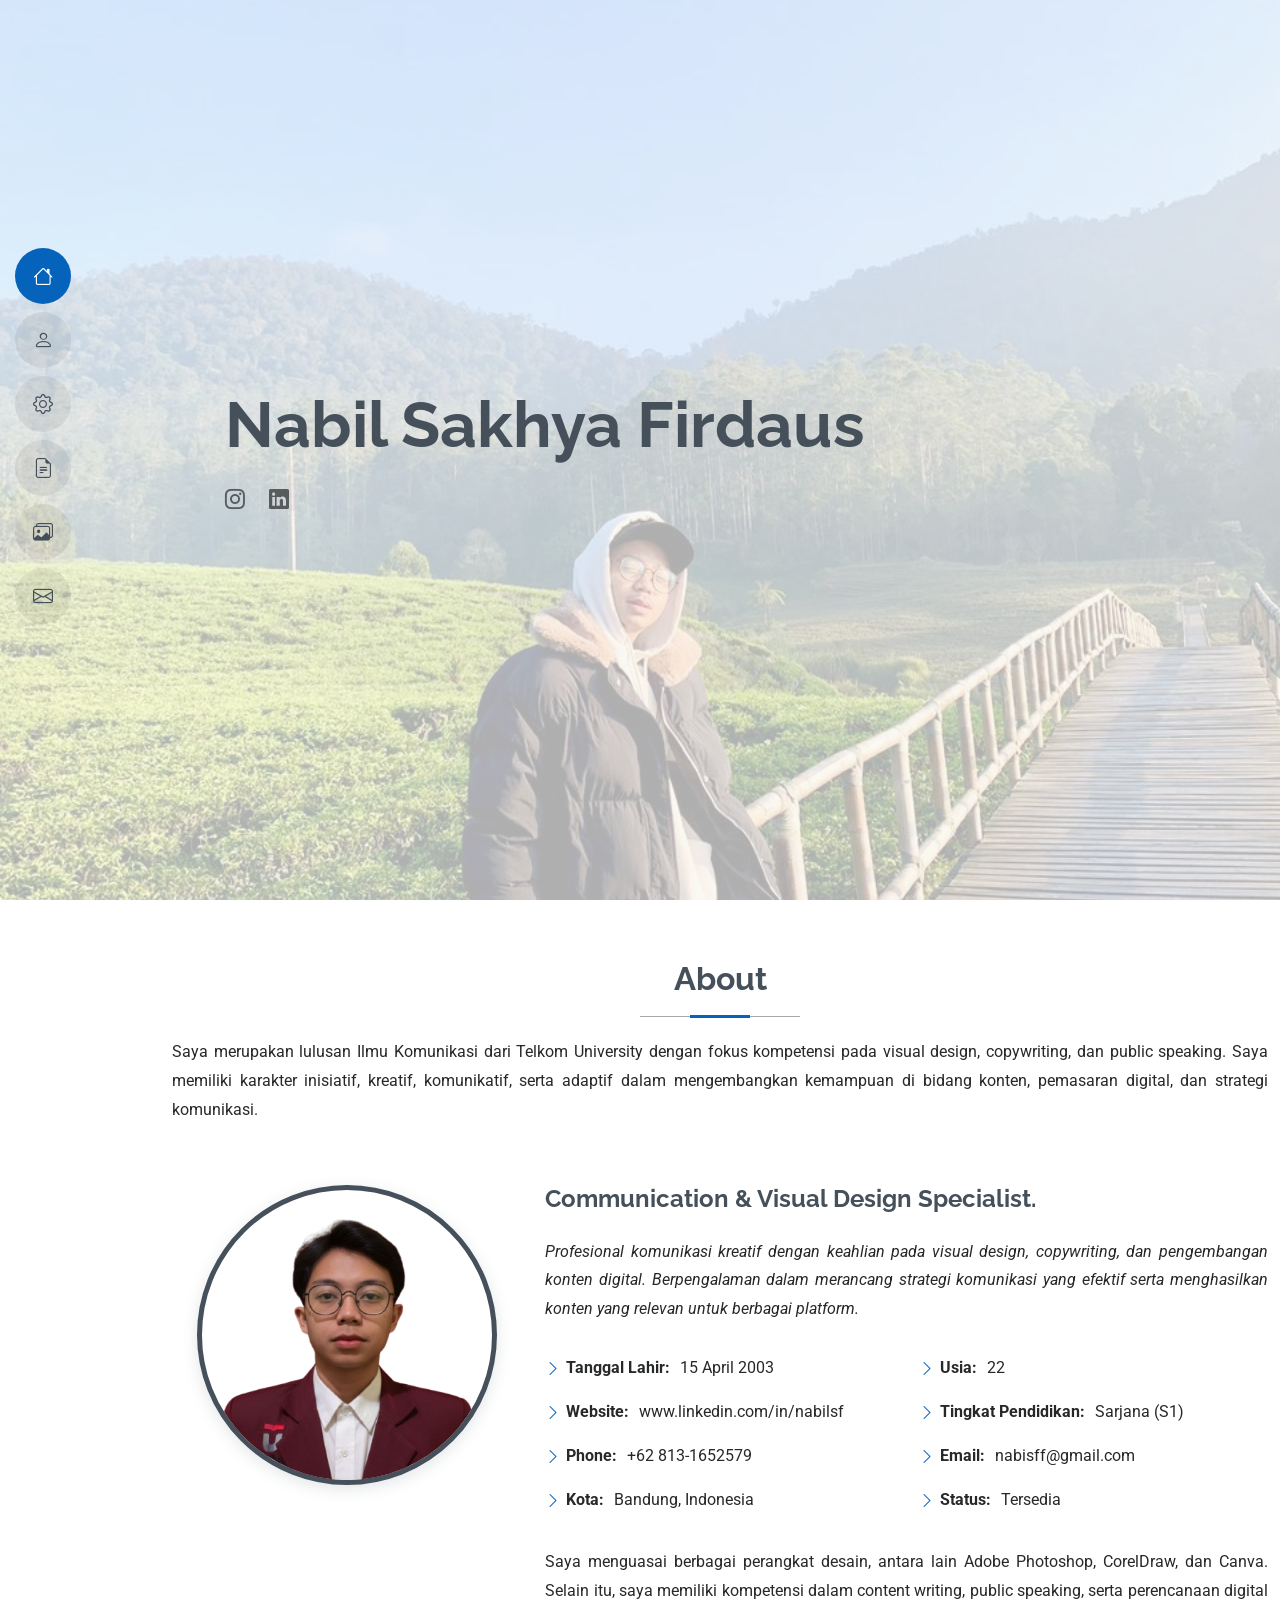
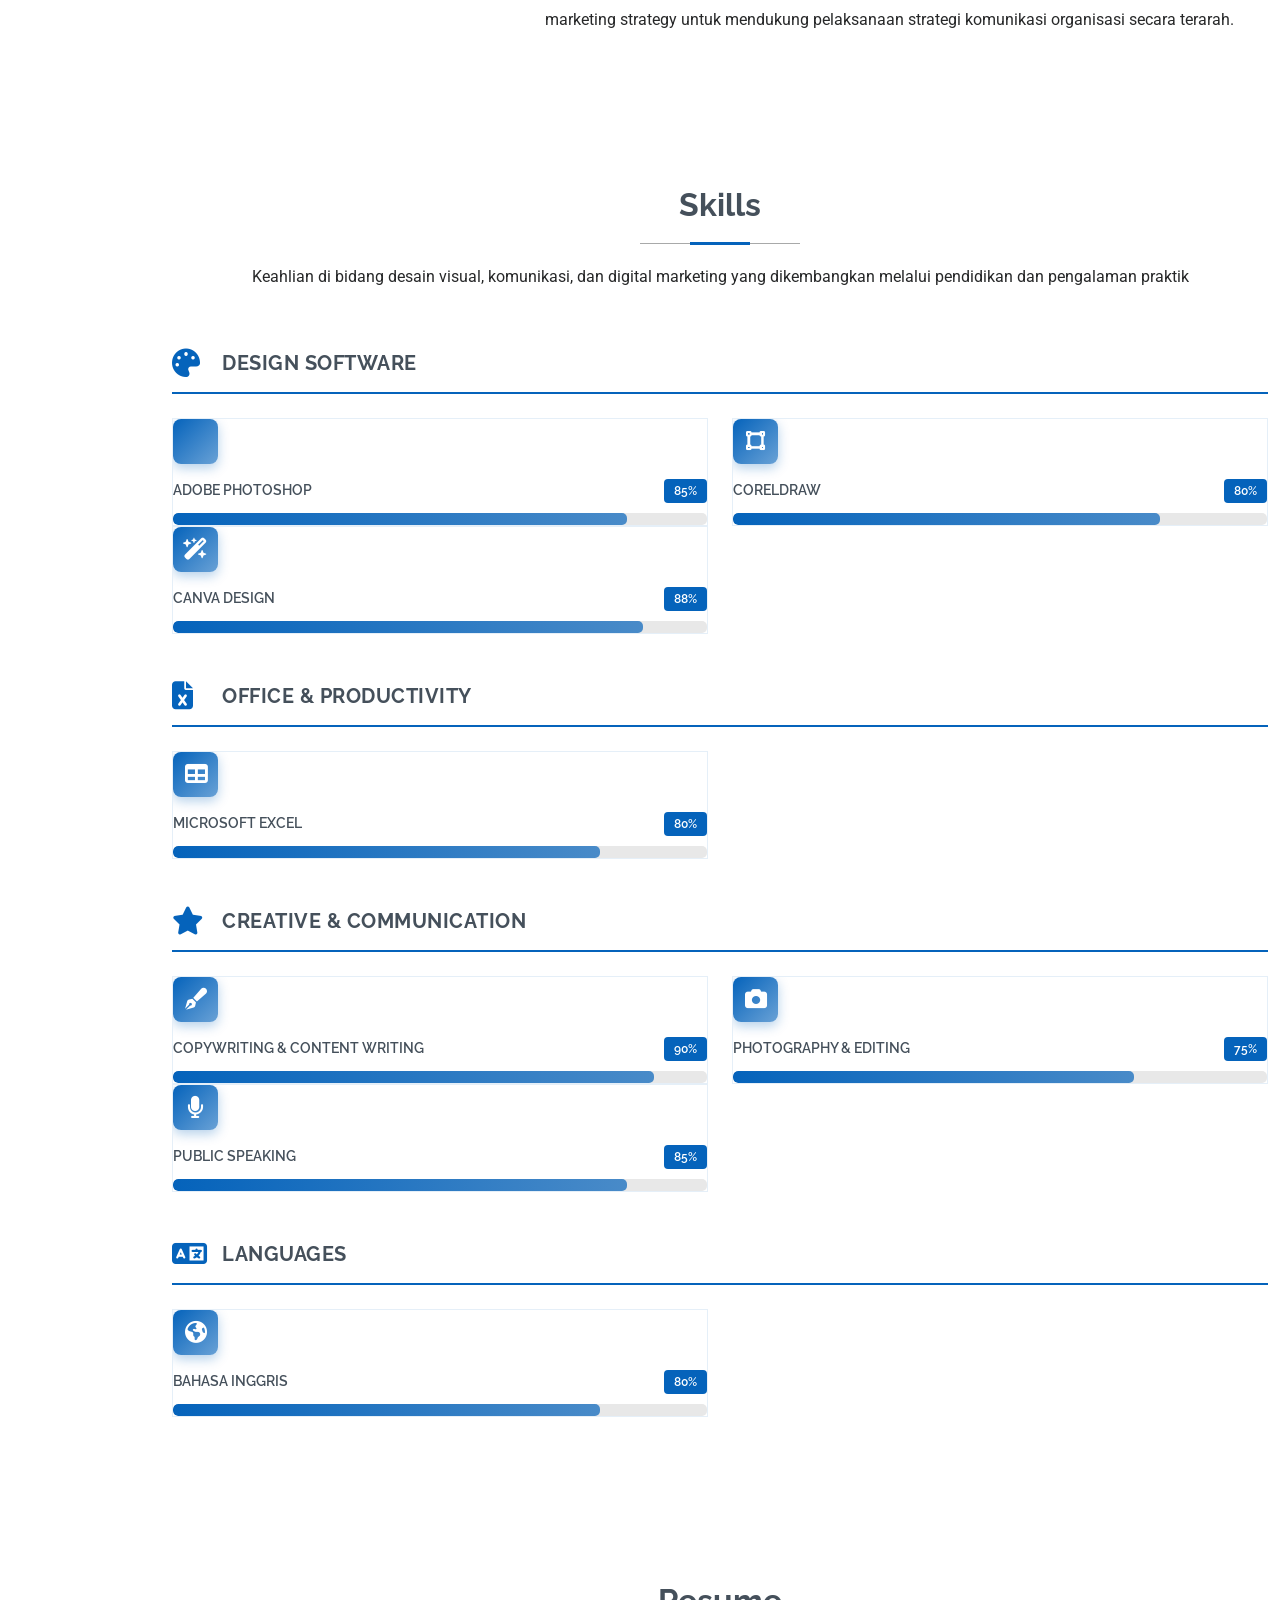
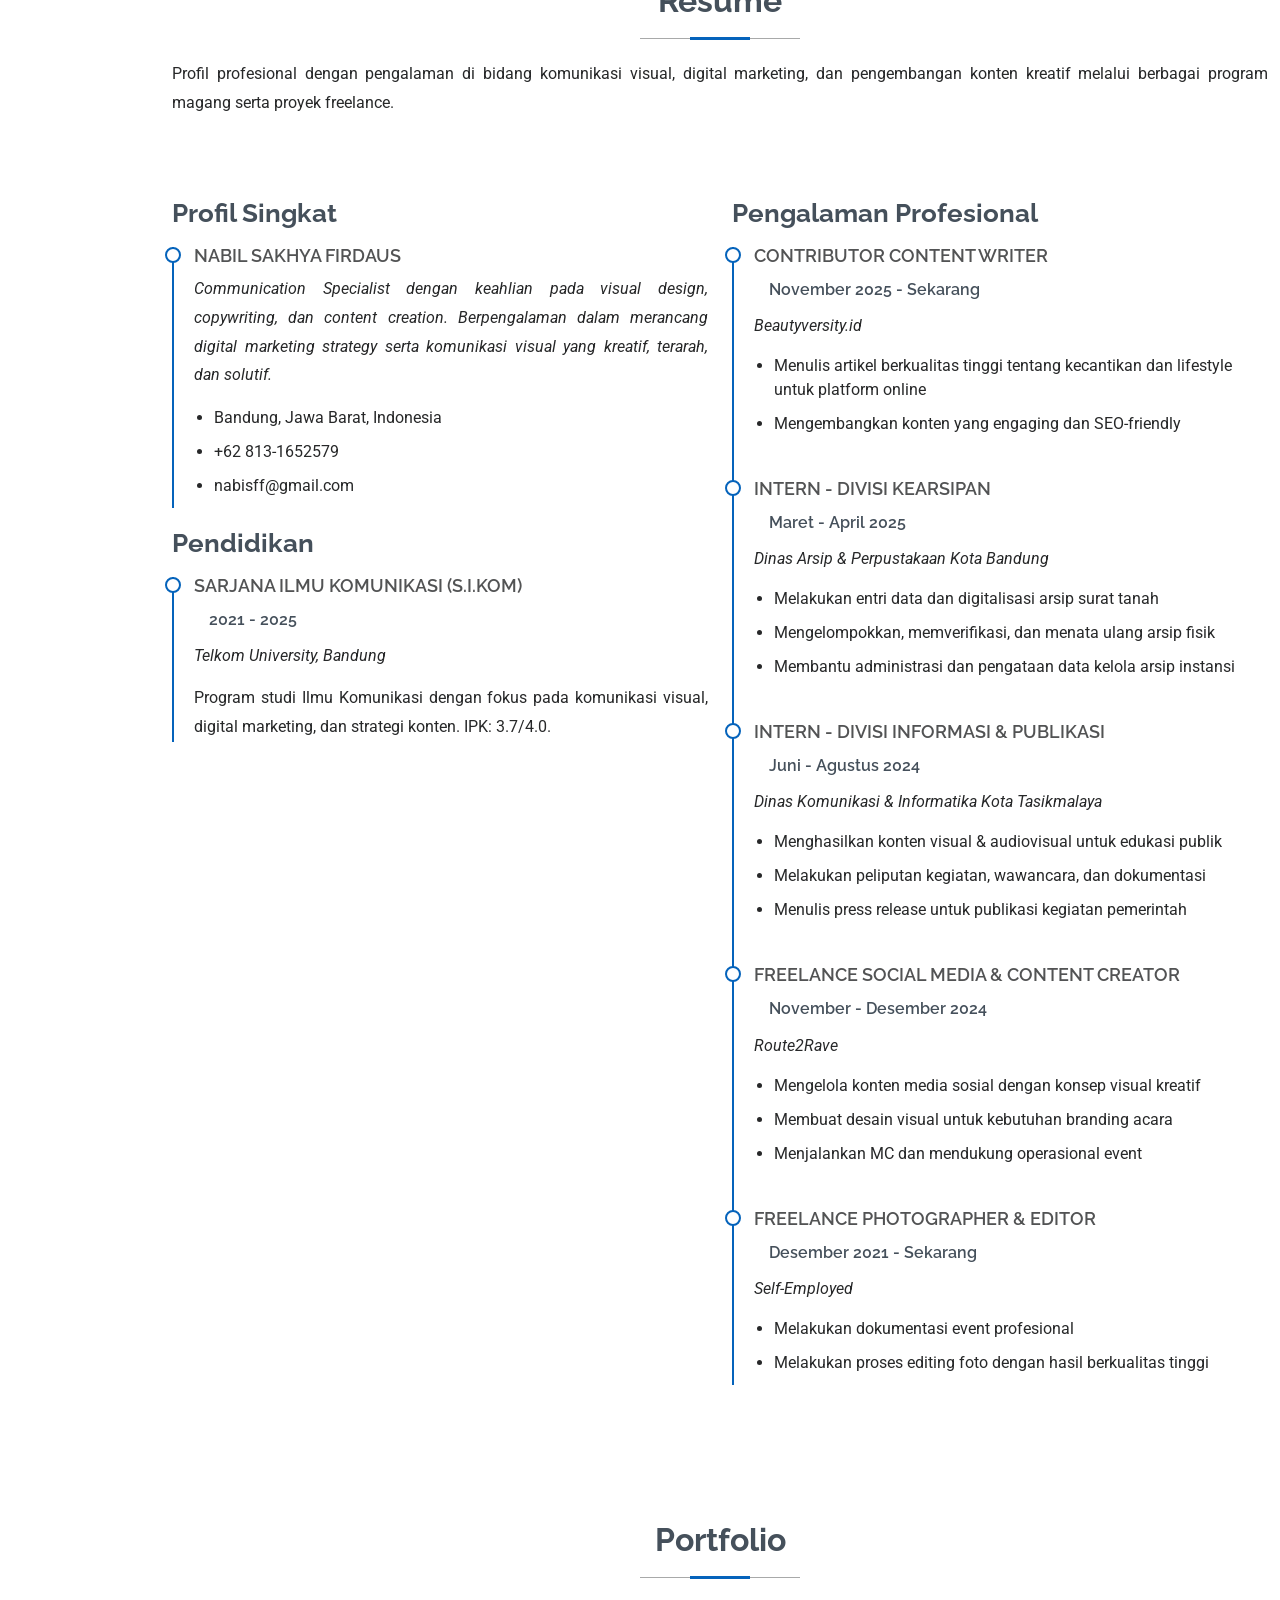
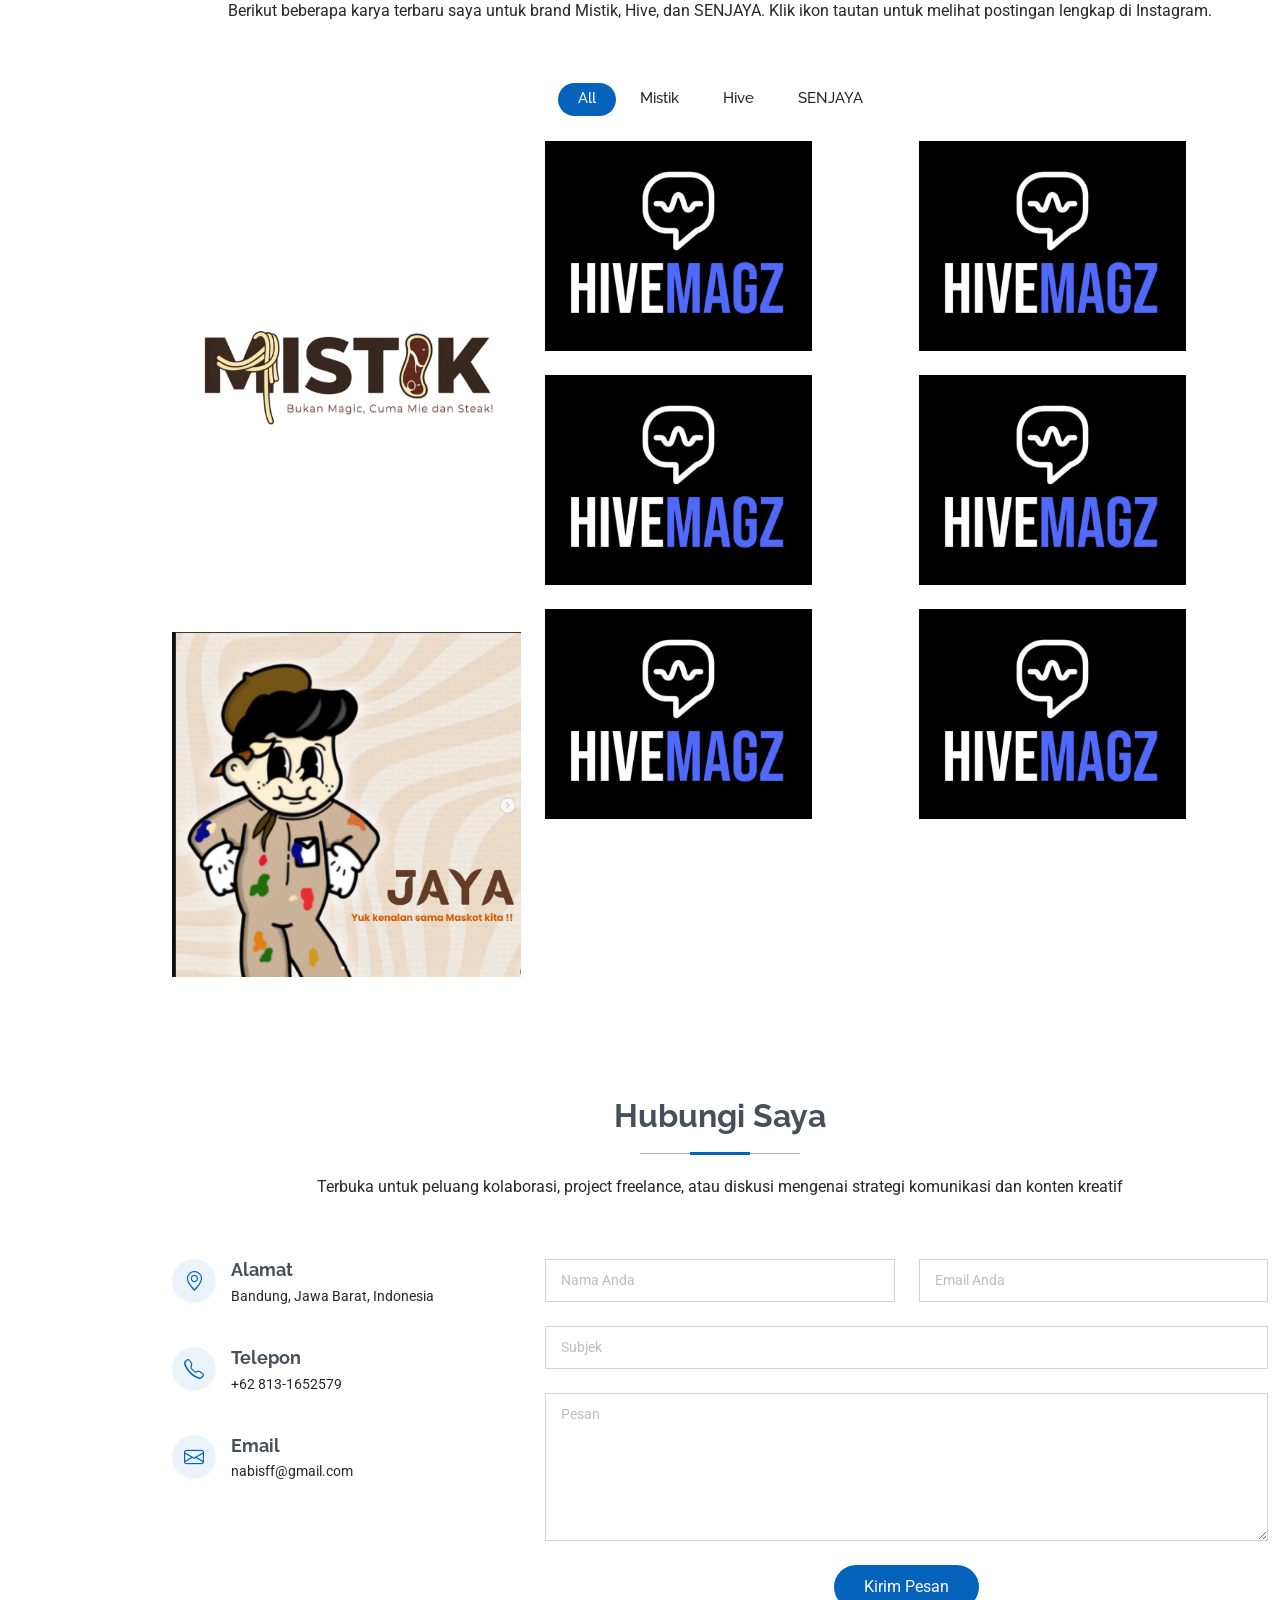
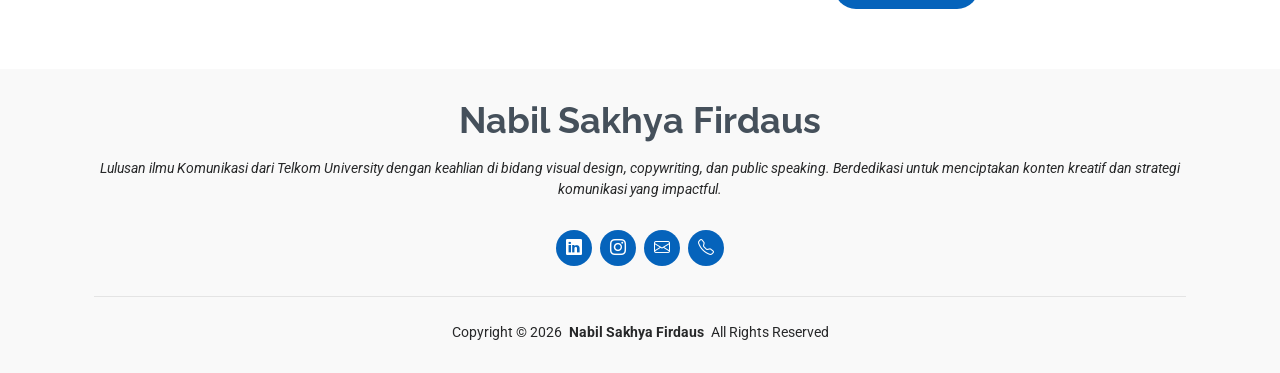
==== index.html @ a99b217e "upload pertama" ====
<!DOCTYPE html>
<html lang="en">

<head>
  <meta charset="utf-8">
  <meta content="width=device-width, initial-scale=1.0" name="viewport">
  <title>Portfolio</title>
  <meta content="" name="description">
  <meta content="" name="keywords">

  <!-- Favicons -->
  <link href="assets/img/favicon.png" rel="icon">
  <link href="assets/img/apple-touch-icon.png" rel="apple-touch-icon">

  <!-- Fonts -->
  <link href="https://fonts.googleapis.com" rel="preconnect">
  <link href="https://fonts.gstatic.com" rel="preconnect" crossorigin>
  <link href="https://fonts.googleapis.com/css2?family=Roboto:ital,wght@0,100;0,300;0,400;0,500;0,700;0,900;1,100;1,300;1,400;1,500;1,700;1,900&family=Poppins:ital,wght@0,100;0,200;0,300;0,400;0,500;0,600;0,700;0,800;0,900;1,100;1,200;1,300;1,400;1,500;1,600;1,700;1,800;1,900&family=Raleway:ital,wght@0,100;0,200;0,300;0,400;0,500;0,600;0,700;0,800;0,900;1,100;1,200;1,300;1,400;1,500;1,600;1,700;1,800;1,900&display=swap" rel="stylesheet">

  <!-- Vendor CSS Files -->
  <link href="assets/vendor/bootstrap/css/bootstrap.min.css" rel="stylesheet">
  <link href="assets/vendor/bootstrap-icons/bootstrap-icons.css" rel="stylesheet">
  <link href="https://cdnjs.cloudflare.com/ajax/libs/font-awesome/6.4.0/css/all.min.css" rel="stylesheet">
  <link href="assets/vendor/aos/aos.css" rel="stylesheet">
  <link href="assets/vendor/glightbox/css/glightbox.min.css" rel="stylesheet">
  <link href="assets/vendor/swiper/swiper-bundle.min.css" rel="stylesheet">

  <!-- Main CSS File -->
  <link href="assets/css/main.css" rel="stylesheet">

  <!-- =======================================================
  * Template Name: MyResume
  * Template URL: https://bootstrapmade.com/free-html-bootstrap-template-my-resume/
  * Updated: Jun 29 2024 with Bootstrap v5.3.3
  * Author: BootstrapMade.com
  * License: https://bootstrapmade.com/license/
  ======================================================== -->
</head>

<body class="index-page">

  <header id="header" class="header d-flex flex-column justify-content-center">

    <i class="header-toggle d-xl-none bi bi-list"></i>

    <nav id="navmenu" class="navmenu">
      <ul>
        <li><a href="#hero" class="active"><i class="bi bi-house navicon"></i><span>Home</span></a></li>
        <li><a href="#about"><i class="bi bi-person navicon"></i><span>About</span></a></li>
        <li><a href="#skills"><i class="bi bi-gear navicon"></i><span>Skills</span></a></li>
        <li><a href="#resume"><i class="bi bi-file-earmark-text navicon"></i><span>Resume</span></a></li>
        <li><a href="#portfolio"><i class="bi bi-images navicon"></i><span>Portfolio</span></a></li>
        <li><a href="#contact"><i class="bi bi-envelope navicon"></i><span>Contact</span></a></li>
      </ul>
    </nav>

  </header>

  <main class="main">

    <!-- Hero Section -->
    <section id="hero" class="hero section light-background">

       <img src="assets/img/nabil-hero.jpeg" alt="">

      <div class="container" data-aos="zoom-out">
        <div class="row justify-content-center">
          <div class="col-lg-9">
            <h2>Nabil Sakhya Firdaus</h2>
            <!-- <p>I'm <span class="typed" data-typed-items="Designer, Developer, Freelancer, Photographer">Designer</span><span class="typed-cursor typed-cursor--blink" aria-hidden="true"></span></p> -->
            <div class="social-links">
              <a href="https://www.instagram.com/nabilsfff/" target="_blank"><i class="bi bi-instagram"></i></a>
              <a href="https://www.linkedin.com/in/nabilsf-0b4213391/" target="_blank"><i class="bi bi-linkedin"></i></a>
            </div>
          </div>
        </div>
      </div>

    </section><!-- /Hero Section -->

    <!-- About Section -->
    <section id="about" class="about section">

      <!-- Section Title -->
      <div class="container section-title" data-aos="fade-up">
        <h2>About</h2>
        <p class="text-formal">Saya merupakan lulusan Ilmu Komunikasi dari Telkom University dengan fokus kompetensi pada visual design, copywriting, dan public speaking. Saya memiliki karakter inisiatif, kreatif, komunikatif, serta adaptif dalam mengembangkan kemampuan di bidang konten, pemasaran digital, dan strategi komunikasi.</p>
      </div><!-- End Section Title -->

      <div class="container" data-aos="fade-up" data-aos-delay="100">

        <div class="row gy-4 justify-content-center">
          <div class="col-lg-4">
            <img src="assets/img/foto-nabul-removebg-preview.png" class="img-fluid" alt="">
          </div>
          <div class="col-lg-8 content">
            <h2>Communication & Visual Design Specialist.</h2>
            <p class="fst-italic py-3 text-formal">
              Profesional komunikasi kreatif dengan keahlian pada visual design, copywriting, dan pengembangan konten digital. Berpengalaman dalam merancang strategi komunikasi yang efektif serta menghasilkan konten yang relevan untuk berbagai platform.
            </p>
            <div class="row">
              <div class="col-lg-6">
                <ul>
                  <li><i class="bi bi-chevron-right"></i> <strong>Tanggal Lahir:</strong> <span>15 April 2003</span></li>
                  <li><i class="bi bi-chevron-right"></i> <strong>Website:</strong> <span>www.linkedin.com/in/nabilsf</span></li>
                  <li><i class="bi bi-chevron-right"></i> <strong>Phone:</strong> <span>+62 813-1652579</span></li>
                  <li><i class="bi bi-chevron-right"></i> <strong>Kota:</strong> <span>Bandung, Indonesia</span></li>
                </ul>
              </div>
              <div class="col-lg-6">
                <ul>
                  <li><i class="bi bi-chevron-right"></i> <strong>Usia:</strong> <span>22</span></li>
                  <li><i class="bi bi-chevron-right"></i> <strong>Tingkat Pendidikan:</strong> <span>Sarjana (S1)</span></li>
                  <li><i class="bi bi-chevron-right"></i> <strong>Email:</strong> <span>nabisff@gmail.com</span></li>
                  <li><i class="bi bi-chevron-right"></i> <strong>Status:</strong> <span>Tersedia</span></li>
                </ul>
              </div>
            </div>
            <p class="py-3 text-formal">
              Saya menguasai berbagai perangkat desain, antara lain Adobe Photoshop, CorelDraw, dan Canva. Selain itu, saya memiliki kompetensi dalam content writing, public speaking, serta perencanaan digital marketing strategy untuk mendukung pelaksanaan strategi komunikasi organisasi secara terarah.
            </p>
          </div>
        </div>

      </div>

    </section><!-- /About Section -->

    <!-- Skills Section -->
    <section id="skills" class="skills section">

      <!-- Section Title -->
      <div class="container section-title" data-aos="fade-up">
        <h2>Skills</h2>
        <p>Keahlian di bidang desain visual, komunikasi, dan digital marketing yang dikembangkan melalui pendidikan dan pengalaman praktik</p>
      </div><!-- End Section Title -->

      <div class="container skills-animation" data-aos="fade-up" data-aos-delay="100">

        <!-- Design Software Category -->
        <div class="skill-category mb-5">
          <div class="category-header mb-4">
            <i class="fas fa-palette"></i>
            <h3>Design Software</h3>
          </div>
          <div class="row">
            <div class="col-lg-6">
              <div class="progress skill-item">
                <div class="skill-logo">
                  <i class="fab fa-adobe-alt"></i>
                </div>
                <span class="skill"><span>Adobe Photoshop</span> <i class="val">85%</i></span>
                <div class="progress-bar-wrap">
                  <div class="progress-bar" role="progressbar" style="width: 85%;" aria-valuenow="85" aria-valuemin="0" aria-valuemax="100"></div>
                </div>
              </div><!-- End Skills Item -->
            </div>
            <div class="col-lg-6">
              <div class="progress skill-item">
                <div class="skill-logo">
                  <i class="fas fa-vector-square"></i>
                </div>
                <span class="skill"><span>CorelDraw</span> <i class="val">80%</i></span>
                <div class="progress-bar-wrap">
                  <div class="progress-bar" role="progressbar" style="width: 80%;" aria-valuenow="80" aria-valuemin="0" aria-valuemax="100"></div>
                </div>
              </div><!-- End Skills Item -->
            </div>
          </div>
          <div class="row">
            <div class="col-lg-6">
              <div class="progress skill-item">
                <div class="skill-logo">
                  <i class="fas fa-wand-magic-sparkles"></i>
                </div>
                <span class="skill"><span>Canva Design</span> <i class="val">88%</i></span>
                <div class="progress-bar-wrap">
                  <div class="progress-bar" role="progressbar" style="width: 88%;" aria-valuenow="88" aria-valuemin="0" aria-valuemax="100"></div>
                </div>
              </div><!-- End Skills Item -->
            </div>
          </div>
        </div>

        <!-- Office & Productivity Category -->
        <div class="skill-category mb-5">
          <div class="category-header mb-4">
            <i class="fas fa-file-excel"></i>
            <h3>Office & Productivity</h3>
          </div>
          <div class="row">
            <div class="col-lg-6">
              <div class="progress skill-item">
                <div class="skill-logo">
                  <i class="fas fa-table"></i>
                </div>
                <span class="skill"><span>Microsoft Excel</span> <i class="val">80%</i></span>
                <div class="progress-bar-wrap">
                  <div class="progress-bar" role="progressbar" style="width: 80%;" aria-valuenow="80" aria-valuemin="0" aria-valuemax="100"></div>
                </div>
              </div><!-- End Skills Item -->
            </div>
          </div>
        </div>

        <!-- Creative & Communication Category -->
        <div class="skill-category mb-5">
          <div class="category-header mb-4">
            <i class="fas fa-star"></i>
            <h3>Creative & Communication</h3>
          </div>
          <div class="row">
            <div class="col-lg-6">
              <div class="progress skill-item">
                <div class="skill-logo">
                  <i class="fas fa-pen-fancy"></i>
                </div>
                <span class="skill"><span>Copywriting &amp; Content Writing</span> <i class="val">90%</i></span>
                <div class="progress-bar-wrap">
                  <div class="progress-bar" role="progressbar" style="width: 90%;" aria-valuenow="90" aria-valuemin="0" aria-valuemax="100"></div>
                </div>
              </div><!-- End Skills Item -->
            </div>
            <div class="col-lg-6">
              <div class="progress skill-item">
                <div class="skill-logo">
                  <i class="fas fa-camera"></i>
                </div>
                <span class="skill"><span>Photography &amp; Editing</span> <i class="val">75%</i></span>
                <div class="progress-bar-wrap">
                  <div class="progress-bar" role="progressbar" style="width: 75%;" aria-valuenow="75" aria-valuemin="0" aria-valuemax="100"></div>
                </div>
              </div><!-- End Skills Item -->
            </div>
          </div>
          <div class="row">
            <div class="col-lg-6">
              <div class="progress skill-item">
                <div class="skill-logo">
                  <i class="fas fa-microphone"></i>
                </div>
                <span class="skill"><span>Public Speaking</span> <i class="val">85%</i></span>
                <div class="progress-bar-wrap">
                  <div class="progress-bar" role="progressbar" style="width: 85%;" aria-valuenow="85" aria-valuemin="0" aria-valuemax="100"></div>
                </div>
              </div><!-- End Skills Item -->
            </div>
          </div>
        </div>

        <!-- Languages Category -->
        <div class="skill-category">
          <div class="category-header mb-4">
            <i class="fas fa-language"></i>
            <h3>Languages</h3>
          </div>
          <div class="row">
            <div class="col-lg-6">
              <div class="progress skill-item">
                <div class="skill-logo">
                  <i class="fas fa-earth-americas"></i>
                </div>
                <span class="skill"><span>Bahasa Inggris</span> <i class="val">80%</i></span>
                <div class="progress-bar-wrap">
                  <div class="progress-bar" role="progressbar" style="width: 80%;" aria-valuenow="80" aria-valuemin="0" aria-valuemax="100"></div>
                </div>
              </div><!-- End Skills Item -->
            </div>
          </div>
        </div>

      </div>

    </section><!-- /Skills Section -->

    <!-- Resume Section -->
    <section id="resume" class="resume section">

      <!-- Section Title -->
      <div class="container section-title" data-aos="fade-up">
        <h2>Resume</h2>
        <p class="text-formal">Profil profesional dengan pengalaman di bidang komunikasi visual, digital marketing, dan pengembangan konten kreatif melalui berbagai program magang serta proyek freelance.</p>
      </div><!-- End Section Title -->

      <div class="container">

        <div class="row">

          <div class="col-lg-6" data-aos="fade-up" data-aos-delay="100">
            <h3 class="resume-title">Profil Singkat</h3>

            <div class="resume-item pb-0">
              <h4>Nabil Sakhya Firdaus</h4>
              <p class="text-formal"><em>Communication Specialist dengan keahlian pada visual design, copywriting, dan content creation. Berpengalaman dalam merancang digital marketing strategy serta komunikasi visual yang kreatif, terarah, dan solutif.</em></p>
              <ul>
                <li>Bandung, Jawa Barat, Indonesia</li>
                <li>+62 813-1652579</li>
                <li>nabisff@gmail.com</li>
              </ul>
            </div><!-- Edn Resume Item -->

            <h3 class="resume-title">Pendidikan</h3>
            <div class="resume-item">
              <h4>Sarjana Ilmu Komunikasi (S.I.Kom)</h4>
              <h5>2021 - 2025</h5>
              <p><em>Telkom University, Bandung</em></p>
              <p class="text-formal">Program studi Ilmu Komunikasi dengan fokus pada komunikasi visual, digital marketing, dan strategi konten. IPK: 3.7/4.0.</p>
            </div><!-- Edn Resume Item -->

          </div>

          <div class="col-lg-6" data-aos="fade-up" data-aos-delay="200">
            <h3 class="resume-title">Pengalaman Profesional</h3>
            
            <div class="resume-item">
              <h4>Contributor Content Writer</h4>
              <h5>November 2025 - Sekarang</h5>
              <p><em>Beautyversity.id</em></p>
              <ul>
                <li>Menulis artikel berkualitas tinggi tentang kecantikan dan lifestyle untuk platform online</li>
                <li>Mengembangkan konten yang engaging dan SEO-friendly</li>
              </ul>
            </div><!-- Edn Resume Item -->

            <div class="resume-item">
              <h4>Intern - Divisi Kearsipan</h4>
              <h5>Maret - April 2025</h5>
              <p><em>Dinas Arsip &amp; Perpustakaan Kota Bandung</em></p>
              <ul>
                <li>Melakukan entri data dan digitalisasi arsip surat tanah</li>
                <li>Mengelompokkan, memverifikasi, dan menata ulang arsip fisik</li>
                <li>Membantu administrasi dan pengataan data kelola arsip instansi</li>
              </ul>
            </div><!-- Edn Resume Item -->

            <div class="resume-item">
              <h4>Intern - Divisi Informasi &amp; Publikasi</h4>
              <h5>Juni - Agustus 2024</h5>
              <p><em>Dinas Komunikasi &amp; Informatika Kota Tasikmalaya</em></p>
              <ul>
                <li>Menghasilkan konten visual &amp; audiovisual untuk edukasi publik</li>
                <li>Melakukan peliputan kegiatan, wawancara, dan dokumentasi</li>
                <li>Menulis press release untuk publikasi kegiatan pemerintah</li>
              </ul>
            </div><!-- Edn Resume Item -->

            <div class="resume-item">
              <h4>Freelance Social Media &amp; Content Creator</h4>
              <h5>November - Desember 2024</h5>
              <p><em>Route2Rave</em></p>
              <ul>
                <li>Mengelola konten media sosial dengan konsep visual kreatif</li>
                <li>Membuat desain visual untuk kebutuhan branding acara</li>
                <li>Menjalankan MC dan mendukung operasional event</li>
              </ul>
            </div><!-- Edn Resume Item -->

            <div class="resume-item">
              <h4>Freelance Photographer &amp; Editor</h4>
              <h5>Desember 2021 - Sekarang</h5>
              <p><em>Self-Employed</em></p>
              <ul>
                <li>Melakukan dokumentasi event profesional</li>
                <li>Melakukan proses editing foto dengan hasil berkualitas tinggi</li>
              </ul>
            </div><!-- Edn Resume Item -->

          </div>

        </div>

      </div>

    </section><!-- /Resume Section -->

    <!-- Portfolio Section -->
    <section id="portfolio" class="portfolio section">

      <!-- Section Title -->
      <div class="container section-title" data-aos="fade-up">
        <h2>Portfolio</h2>
        <p>Berikut beberapa karya terbaru saya untuk brand Mistik, Hive, dan SENJAYA. Klik ikon tautan untuk melihat postingan lengkap di Instagram.</p>
      </div><!-- End Section Title -->

      <div class="container">

        <div class="isotope-layout" data-default-filter="*" data-layout="masonry" data-sort="original-order">

          <ul class="portfolio-filters isotope-filters" data-aos="fade-up" data-aos-delay="100">
            <li data-filter="*" class="filter-active">All</li>
            <li data-filter=".filter-mistik">Mistik</li>
            <li data-filter=".filter-hive">Hive</li>
            <li data-filter=".filter-senjaya">SENJAYA</li>
          </ul><!-- End Portfolio Filters -->

          <div class="row gy-4 isotope-container" data-aos="fade-up" data-aos-delay="200">

            <div class="col-lg-4 col-md-6 portfolio-item isotope-item filter-mistik">
              <img src="assets/img/portfolio/MISTIK LOGO.jpg" class="img-fluid" alt="">
              <div class="portfolio-info">
                <h4>Mistik</h4>
                <p>Instagram profile content showcase</p>
                <a href="assets/img/portfolio/MISTIK LOGO.jpg" title="Mistik" data-gallery="portfolio-gallery-mistik" class="glightbox preview-link"><i class="bi bi-zoom-in"></i></a>
                <a href="https://www.instagram.com/mistikkk77?igsh=MTIwdTJzbHJ0enFqcw==" title="View on Instagram" class="details-link" target="_blank" rel="noopener noreferrer"><i class="bi bi-link-45deg"></i></a>
              </div>
            </div><!-- End Portfolio Item -->

            <div class="col-lg-4 col-md-6 portfolio-item isotope-item filter-hive">
              <img src="assets/img/portfolio/logo hive.png" class="img-fluid" alt="">
              <div class="portfolio-info">
                <h4>Hive - Project 1</h4>
                <p>Social media design content</p>
                <a href="assets/img/portfolio/logo hive.png" title="Hive - Project 1" data-gallery="portfolio-gallery-hive" class="glightbox preview-link"><i class="bi bi-zoom-in"></i></a>
                <a href="https://www.instagram.com/p/DTK62rJE0Wa/?igsh=MWhsYThhZXhyZGp1cw==" title="View on Instagram" class="details-link" target="_blank" rel="noopener noreferrer"><i class="bi bi-link-45deg"></i></a>
              </div>
            </div><!-- End Portfolio Item -->

            <div class="col-lg-4 col-md-6 portfolio-item isotope-item filter-hive">
              <img src="assets/img/portfolio/logo hive.png" class="img-fluid" alt="">
              <div class="portfolio-info">

                <h4>Hive - Project 2</h4>
                <p>Social media design content</p>
                <a href="assets/img/portfolio/logo hive.png" title="Hive - Project 2" data-gallery="portfolio-gallery-hive" class="glightbox preview-link"><i class="bi bi-zoom-in"></i></a>
                <a href="https://www.instagram.com/p/DTIVzBykzZm/?igsh=dG13ajBnaGh2ZDE1" title="View on Instagram" class="details-link" target="_blank" rel="noopener noreferrer"><i class="bi bi-link-45deg"></i></a>
              </div>
            </div><!-- End Portfolio Item -->

            <div class="col-lg-4 col-md-6 portfolio-item isotope-item filter-hive">
              <img src="assets/img/portfolio/logo hive.png" class="img-fluid" alt="">
              <div class="portfolio-info">
                <h4>Hive - Project 3</h4>
                <p>Social media design content</p>
                <a href="assets/img/portfolio/logo hive.png" title="Hive - Project 3" data-gallery="portfolio-gallery-hive" class="glightbox preview-link"><i class="bi bi-zoom-in"></i></a>
                <a href="https://www.instagram.com/p/DTImOFVkwti/?igsh=MTJycnczdDU5OWFsaw==" title="View on Instagram" class="details-link" target="_blank" rel="noopener noreferrer"><i class="bi bi-link-45deg"></i></a>
              </div>
            </div><!-- End Portfolio Item -->

            <div class="col-lg-4 col-md-6 portfolio-item isotope-item filter-hive">
              <img src="assets/img/portfolio/logo hive.png" class="img-fluid" alt="">
              <div class="portfolio-info">
                <h4>Hive - Project 4</h4>
                <p>Social media design content</p>
                <a href="assets/img/portfolio/logo hive.png" title="Hive - Project 4" data-gallery="portfolio-gallery-hive" class="glightbox preview-link"><i class="bi bi-zoom-in"></i></a>
                <a href="https://www.instagram.com/p/DTCqS-gk-ZA/?igsh=MTd2dHN5dHBveWltaA==" title="View on Instagram" class="details-link" target="_blank" rel="noopener noreferrer"><i class="bi bi-link-45deg"></i></a>
              </div>
            </div><!-- End Portfolio Item -->

            <div class="col-lg-4 col-md-6 portfolio-item isotope-item filter-hive">
              <img src="assets/img/portfolio/logo hive.png" class="img-fluid" alt="">
              <div class="portfolio-info">
                <h4>Hive - Project 5</h4>
                <p>Social media design content</p>
                <a href="assets/img/portfolio/logo hive.png" title="Hive - Project 5" data-gallery="portfolio-gallery-hive" class="glightbox preview-link"><i class="bi bi-zoom-in"></i></a>
                <a href="https://www.instagram.com/p/DS4K4BlkxQs/?igsh=MXVpbGZjcGd5bnQxdQ==" title="View on Instagram" class="details-link" target="_blank" rel="noopener noreferrer"><i class="bi bi-link-45deg"></i></a>
              </div>
            </div><!-- End Portfolio Item -->

            <div class="col-lg-4 col-md-6 portfolio-item isotope-item filter-hive">
              <img src="assets/img/portfolio/logo hive.png" class="img-fluid" alt="">
              <div class="portfolio-info">
                <h4>Hive - Project 6</h4>
                <p>Social media design content</p>
                <a href="assets/img/portfolio/logo hive.png" title="Hive - Project 6" data-gallery="portfolio-gallery-hive" class="glightbox preview-link"><i class="bi bi-zoom-in"></i></a>
                <a href="https://www.instagram.com/p/DSwj6HnE27t/?igsh=MTc0ejF0ZmttMzloeQ==" title="View on Instagram" class="details-link" target="_blank" rel="noopener noreferrer"><i class="bi bi-link-45deg"></i></a>
              </div>
            </div><!-- End Portfolio Item -->

            <div class="col-lg-4 col-md-6 portfolio-item isotope-item filter-senjaya">
              <img src="assets/img/portfolio/JAYA.png" class="img-fluid" alt="SENJAYA - Mascot Creation">
              <div class="portfolio-info">
                <h4>SENJAYA - Mascot Creation</h4>
                <p>Pembuatan maskot untuk kebutuhan branding</p>
                <a href="assets/img/portfolio/JAYA.png" title="SENJAYA - Mascot Creation" data-gallery="portfolio-gallery-senjaya" class="glightbox preview-link"><i class="bi bi-zoom-in"></i></a>
                <a href="https://www.instagram.com/p/C7a0LbvpX0a/?igsh=MWJoYzZsZHhhbjBqNQ==" title="View on Instagram" class="details-link" target="_blank" rel="noopener noreferrer"><i class="bi bi-link-45deg"></i></a>
              </div>
            </div><!-- End Portfolio Item -->

          </div><!-- End Portfolio Container -->

        </div>

      </div>

    </section><!-- /Portfolio Section -->

    <!-- Contact Section -->
    <section id="contact" class="contact section">

      <!-- Section Title -->
      <div class="container section-title" data-aos="fade-up">
        <h2>Hubungi Saya</h2>
        <p>Terbuka untuk peluang kolaborasi, project freelance, atau diskusi mengenai strategi komunikasi dan konten kreatif</p>
      </div><!-- End Section Title -->

      <div class="container" data-aos="fade" data-aos-delay="100">

        <div class="row gy-4">

          <div class="col-lg-4">
            <div class="info-item d-flex" data-aos="fade-up" data-aos-delay="200">
              <i class="bi bi-geo-alt flex-shrink-0"></i>
              <div>
                <h3>Alamat</h3>
                <p>Bandung, Jawa Barat, Indonesia</p>
              </div>
            </div><!-- End Info Item -->

            <div class="info-item d-flex" data-aos="fade-up" data-aos-delay="300">
              <i class="bi bi-telephone flex-shrink-0"></i>
              <div>
                <h3>Telepon</h3>
                <p>+62 813-1652579</p>
              </div>
            </div><!-- End Info Item -->

            <div class="info-item d-flex" data-aos="fade-up" data-aos-delay="400">
              <i class="bi bi-envelope flex-shrink-0"></i>
              <div>
                <h3>Email</h3>
                <p>nabisff@gmail.com</p>
              </div>
            </div><!-- End Info Item -->

          </div>

          <div class="col-lg-8">
            <form action="forms/contact.php" method="post" class="php-email-form" data-aos="fade-up" data-aos-delay="200">
              <div class="row gy-4">

                <div class="col-md-6">
                  <input type="text" name="name" class="form-control" placeholder="Nama Anda" required="">
                </div>

                <div class="col-md-6 ">
                  <input type="email" class="form-control" name="email" placeholder="Email Anda" required="">
                </div>

                <div class="col-md-12">
                  <input type="text" class="form-control" name="subject" placeholder="Subjek" required="">
                </div>

                <div class="col-md-12">
                  <textarea class="form-control" name="message" rows="6" placeholder="Pesan" required=""></textarea>
                </div>

                <div class="col-md-12 text-center">
                  <div class="loading">Loading</div>
                  <div class="error-message"></div>
                  <div class="sent-message">Pesan Anda telah dikirim. Terima kasih!</div>

                  <button type="submit">Kirim Pesan</button>
                </div>

              </div>
            </form>
          </div><!-- End Contact Form -->

        </div>

      </div>

    </section><!-- /Contact Section -->

  </main>

  <footer id="footer" class="footer position-relative light-background">
    <div class="container">
      <h3 class="sitename">Nabil Sakhya Firdaus</h3>
      <p>Lulusan ilmu Komunikasi dari Telkom University dengan keahlian di bidang visual design, copywriting, dan public speaking. Berdedikasi untuk menciptakan konten kreatif dan strategi komunikasi yang impactful.</p>
      <div class="social-links d-flex justify-content-center">
        <a href="https://www.linkedin.com/in/nabilsf-0b4213391" target="_blank" title="LinkedIn"><i class="bi bi-linkedin"></i></a>
        <a href="https://www.instagram.com/Nabilsfff" target="_blank" title="Instagram"><i class="bi bi-instagram"></i></a>
        <a href="mailto:nabisff@gmail.com" title="Email"><i class="bi bi-envelope"></i></a>
        <a href="tel:+6281316525279" title="Phone"><i class="bi bi-telephone"></i></a>
      </div>
      <div class="container">
        <div class="copyright">
          <span>Copyright © 2026</span> <strong class="px-1 sitename">Nabil Sakhya Firdaus</strong> <span>All Rights Reserved</span>
        </div>
        
      </div>
    </div>
  </footer>

  <!-- Scroll Top -->
  <a href="#" id="scroll-top" class="scroll-top d-flex align-items-center justify-content-center"><i class="bi bi-arrow-up-short"></i></a>

  <!-- Preloader -->
  <div id="preloader"></div>

  <!-- Vendor JS Files -->
  <script src="assets/vendor/bootstrap/js/bootstrap.bundle.min.js"></script>
  <script src="assets/vendor/php-email-form/validate.js"></script>
  <script src="assets/vendor/aos/aos.js"></script>
  <script src="assets/vendor/typed.js/typed.umd.js"></script>
  <script src="assets/vendor/purecounter/purecounter_vanilla.js"></script>
  <script src="assets/vendor/waypoints/noframework.waypoints.js"></script>
  <script src="assets/vendor/glightbox/js/glightbox.min.js"></script>
  <script src="assets/vendor/imagesloaded/imagesloaded.pkgd.min.js"></script>
  <script src="assets/vendor/isotope-layout/isotope.pkgd.min.js"></script>
  <script src="assets/vendor/swiper/swiper-bundle.min.js"></script>

  <!-- Main JS File -->
  <script src="assets/js/main.js"></script>

</body>

</html>
---- assets/css/main.css ----
/**
* Template Name: MyResume
* Template URL: https://bootstrapmade.com/free-html-bootstrap-template-my-resume/
* Updated: Jun 29 2024 with Bootstrap v5.3.3
* Author: BootstrapMade.com
* License: https://bootstrapmade.com/license/
*/

/*--------------------------------------------------------------
# Font & Color Variables
# Help: https://bootstrapmade.com/color-system/
--------------------------------------------------------------*/
/* Fonts */
:root {
  --default-font: "Roboto",  system-ui, -apple-system, "Segoe UI", Roboto, "Helvetica Neue", Arial, "Noto Sans", "Liberation Sans", sans-serif, "Apple Color Emoji", "Segoe UI Emoji", "Segoe UI Symbol", "Noto Color Emoji";
  --heading-font: "Raleway",  sans-serif;
  --nav-font: "Poppins",  sans-serif;
}

/* Global Colors - The following color variables are used throughout the website. Updating them here will change the color scheme of the entire website */
:root { 
  --background-color: #ffffff; /* Background color for the entire website, including individual sections */
  --default-color: #272829; /* Default color used for the majority of the text content across the entire website */
  --heading-color: #45505b; /* Color for headings, subheadings and title throughout the website */
  --accent-color: #0563bb; /* Accent color that represents your brand on the website. It's used for buttons, links, and other elements that need to stand out */
  --accent-color-rgb: 5, 99, 187; /* RGB form of accent color for rgba(...) usage */
  --surface-color: #ffffff; /* The surface color is used as a background of boxed elements within sections, such as cards, icon boxes, or other elements that require a visual separation from the global background. */
  --contrast-color: #ffffff; /* Contrast color for text, ensuring readability against backgrounds of accent, heading, or default colors. */
}

/* Nav Menu Colors - The following color variables are used specifically for the navigation menu. They are separate from the global colors to allow for more customization options */
:root {
  --nav-color: #45505b;  /* The default color of the main navmenu links */
  --nav-hover-color: #0563bb; /* Applied to main navmenu links when they are hovered over or active */
  --nav-mobile-background-color: #ffffff; /* Used as the background color for mobile navigation menu */
  --nav-dropdown-background-color: #ffffff; /* Used as the background color for dropdown items that appear when hovering over primary navigation items */
  --nav-dropdown-color: #212529; /* Used for navigation links of the dropdown items in the navigation menu. */
  --nav-dropdown-hover-color: #0563bb; /* Similar to --nav-hover-color, this color is applied to dropdown navigation links when they are hovered over. */
}

/* Color Presets - These classes override global colors when applied to any section or element, providing reuse of the sam color scheme. */

.light-background {
  --background-color: #f9f9f9;
  --surface-color: #ffffff;
}

.dark-background {
  --background-color: #060606;
  --default-color: #ffffff;
  --heading-color: #ffffff;
  --surface-color: #252525;
  --contrast-color: #ffffff;
}

/* Smooth scroll */
:root {
  scroll-behavior: smooth;
}

/*--------------------------------------------------------------
# General Styling & Shared Classes
--------------------------------------------------------------*/
body {
  color: var(--default-color);
  background-color: var(--background-color);
  font-family: var(--default-font);
}

a {
  color: var(--accent-color);
  text-decoration: none;
  transition: 0.3s;
}

a:hover {
  color: color-mix(in srgb, var(--accent-color), transparent 25%);
  text-decoration: none;
}

h1,
h2,
h3,
h4,
h5,
h6 {
  color: var(--heading-color);
  font-family: var(--heading-font);
}

/* PHP Email Form Messages
------------------------------*/
.php-email-form .error-message {
  display: none;
  background: #df1529;
  color: #ffffff;
  text-align: left;
  padding: 15px;
  margin-bottom: 24px;
  font-weight: 600;
}

.php-email-form .sent-message {
  display: none;
  color: #ffffff;
  background: #059652;
  text-align: center;
  padding: 15px;
  margin-bottom: 24px;
  font-weight: 600;
}

.php-email-form .loading {
  display: none;
  background: var(--surface-color);
  text-align: center;
  padding: 15px;
  margin-bottom: 24px;
}

.php-email-form .loading:before {
  content: "";
  display: inline-block;
  border-radius: 50%;
  width: 24px;
  height: 24px;
  margin: 0 10px -6px 0;
  border: 3px solid var(--accent-color);
  border-top-color: var(--surface-color);
  animation: php-email-form-loading 1s linear infinite;
}

@keyframes php-email-form-loading {
  0% {
    transform: rotate(0deg);
  }

  100% {
    transform: rotate(360deg);
  }
}

/*--------------------------------------------------------------
# Global Header
--------------------------------------------------------------*/
.header {
  color: var(--default-color);
  position: fixed;
  top: 0;
  left: 0;
  bottom: 0;
  padding: 0 15px;
  transition: all ease-in-out 0.3s;
  overflow-y: auto;
  z-index: 997;
  min-width: 200px;
}

@media (max-width: 1199px) {
  .header {
    background-color: var(--background-color);
    border-right: 1px solid color-mix(in srgb, var(--default-color), transparent 90%);
    width: 300px;
    left: -100%;
  }
}

@media (min-width: 1200px) and (max-width: 1600px) {
  .header~main {
    margin-left: 160px;
  }

  .header~main .hero {
    margin-left: -160px;
    width: 100vw;
  }
}

.header.header-show {
  left: 0;
}

.header .header-toggle {
  color: var(--contrast-color);
  background-color: var(--accent-color);
  font-size: 22px;
  display: flex;
  align-items: center;
  justify-content: center;
  width: 40px;
  height: 40px;
  border-radius: 50%;
  cursor: pointer;
  position: fixed;
  top: 15px;
  right: 15px;
  z-index: 9999;
  transition: background-color 0.3s;
}

.header .header-toggle:hover {
  color: var(--contrast-color);
  background-color: color-mix(in srgb, var(--accent-color) 90%, white 15%);
}

/*--------------------------------------------------------------
# Navigation Menu
--------------------------------------------------------------*/
.navmenu {
  padding: 0;
  z-index: 9997;
}

.navmenu ul {
  list-style: none;
  padding: 0 0 20px 0;
  margin: 0;
  width: 140px;
}

.navmenu a,
.navmenu a:focus {
  color: var(--nav-color);
  font-family: var(--nav-font);
  display: flex;
  align-items: center;
  padding: 10px 18px;
  margin-bottom: 8px;
  font-size: 15px;
  border-radius: 50px;
  background: color-mix(in srgb, var(--default-color), transparent 92%);
  height: 56px;
  width: 100%;
  overflow: hidden;
  transition: 0.3s;
}

.navmenu a i,
.navmenu a:focus i {
  font-size: 20px;
}

.navmenu a span,
.navmenu a:focus span {
  padding: 0 5px 0 7px;
}

@media (min-width: 992px) {

  .navmenu a,
  .navmenu a:focus {
    max-width: 56px;
  }

  .navmenu a span,
  .navmenu a:focus span {
    display: none;
  }
}

.navmenu a:hover,
.navmenu .active,
.navmenu .active:focus,
.navmenu li:hover>a {
  color: var(--contrast-color);
  background: var(--nav-hover-color);
}

.navmenu a:hover,
.navmenu li:hover>a {
  max-width: 100%;
  color: var(--contrast-color);
}

.navmenu a:hover span,
.navmenu li:hover>a span {
  display: block;
}

/*--------------------------------------------------------------
# Global Footer
--------------------------------------------------------------*/
.footer {
  color: var(--default-color);
  background-color: var(--background-color);
  font-size: 14px;
  text-align: center;
  padding: 30px 0;
  position: relative;
}

.footer h3 {
  font-size: 36px;
  font-weight: 700;
  position: relative;
  padding: 0;
  margin: 0 0 15px 0;
}

.footer p {
  font-size: 15;
  font-style: italic;
  padding: 0;
  margin: 0 0 30px 0;
}

.footer .social-links {
  margin: 0 0 30px 0;
}

.footer .social-links a {
  font-size: 16px;
  display: flex;
  align-items: center;
  justify-content: center;
  background: var(--accent-color);
  color: var(--contrast-color);
  line-height: 1;
  margin: 0 4px;
  border-radius: 50%;
  text-align: center;
  width: 36px;
  height: 36px;
  transition: 0.3s;
}

.footer .social-links a:hover {
  background: color-mix(in srgb, var(--accent-color), transparent 20%);
  text-decoration: none;
}

.footer .copyright {
  padding-top: 25px;
  border-top: 1px solid color-mix(in srgb, var(--default-color), transparent 90%);
}

.footer .credits {
  font-size: 13px;
  padding-top: 5px;
}

/*--------------------------------------------------------------
# Preloader
--------------------------------------------------------------*/
#preloader {
  position: fixed;
  inset: 0;
  z-index: 999999;
  overflow: hidden;
  background: var(--background-color);
  transition: all 0.6s ease-out;
}

#preloader:before {
  content: "";
  position: fixed;
  top: calc(50% - 30px);
  left: calc(50% - 30px);
  border: 6px solid #ffffff;
  border-color: var(--accent-color) transparent var(--accent-color) transparent;
  border-radius: 50%;
  width: 60px;
  height: 60px;
  animation: animate-preloader 1.5s linear infinite;
}

@keyframes animate-preloader {
  0% {
    transform: rotate(0deg);
  }

  100% {
    transform: rotate(360deg);
  }
}

/*--------------------------------------------------------------
# Scroll Top Button
--------------------------------------------------------------*/
.scroll-top {
  position: fixed;
  visibility: hidden;
  opacity: 0;
  right: 15px;
  bottom: -15px;
  z-index: 99999;
  background-color: var(--accent-color);
  width: 44px;
  height: 44px;
  border-radius: 50px;
  transition: all 0.4s;
}

.scroll-top i {
  font-size: 24px;
  color: var(--contrast-color);
  line-height: 0;
}

.scroll-top:hover {
  background-color: color-mix(in srgb, var(--accent-color), transparent 20%);
  color: var(--contrast-color);
}

.scroll-top.active {
  visibility: visible;
  opacity: 1;
  bottom: 15px;
}

/*--------------------------------------------------------------
# Disable aos animation delay on mobile devices
--------------------------------------------------------------*/
@media screen and (max-width: 768px) {
  [data-aos-delay] {
    transition-delay: 0 !important;
  }
}

/*--------------------------------------------------------------
# Global Page Titles & Breadcrumbs
--------------------------------------------------------------*/
.page-title {
  --background-color: color-mix(in srgb, var(--default-color), transparent 96%);
  color: var(--default-color);
  background-color: var(--background-color);
  padding: 20px 0;
  position: relative;
}

.page-title h1 {
  font-size: 28px;
  font-weight: 700;
  margin: 0;
}

.page-title .breadcrumbs ol {
  display: flex;
  flex-wrap: wrap;
  list-style: none;
  padding: 0 0 10px 0;
  margin: 0;
  font-size: 14px;
  font-weight: 400;
}

.page-title .breadcrumbs ol li+li {
  padding-left: 10px;
}

.page-title .breadcrumbs ol li+li::before {
  content: "/";
  display: inline-block;
  padding-right: 10px;
  color: color-mix(in srgb, var(--default-color), transparent 70%);
}

/*--------------------------------------------------------------
# Global Sections
--------------------------------------------------------------*/
section,
.section {
  color: var(--default-color);
  background-color: var(--background-color);
  padding: 60px 0;
  overflow: clip;
}

/*--------------------------------------------------------------
# Global Section Titles
--------------------------------------------------------------*/
.section-title {
  text-align: center;
  padding-bottom: 60px;
  position: relative;
}

.section-title h2 {
  font-size: 32px;
  font-weight: 700;
  margin-bottom: 20px;
  padding-bottom: 20px;
  position: relative;
}

.section-title h2:before {
  content: "";
  position: absolute;
  display: block;
  width: 160px;
  height: 1px;
  background: color-mix(in srgb, var(--default-color), transparent 60%);
  left: 0;
  right: 0;
  bottom: 1px;
  margin: auto;
}

.section-title h2::after {
  content: "";
  position: absolute;
  display: block;
  width: 60px;
  height: 3px;
  background: var(--accent-color);
  left: 0;
  right: 0;
  bottom: 0;
  margin: auto;
}

.section-title p {
  margin-bottom: 0;
}

/*--------------------------------------------------------------
# Hero Section
--------------------------------------------------------------*/
.hero {
  width: 100%;
  min-height: 100vh;
  position: relative;
  padding: 80px 0;
  display: flex;
  align-items: center;
  justify-content: center;
}

.hero img {
  position: absolute;
  inset: 0;
  display: block;
  width: 100%;
  height: 100%;
  object-fit: cover;
  z-index: 1;
}

.hero:before {
  content: "";
  background: color-mix(in srgb, var(--background-color), transparent 30%);
  position: absolute;
  inset: 0;
  z-index: 2;
}

.hero .container {
  position: relative;
  z-index: 3;
}

.hero h2 {
  margin: 0;
  font-size: 64px;
  font-weight: 700;
}

.hero p {
  margin: 5px 0 0 0;
  font-size: 26px;
}

.hero p span {
  letter-spacing: 1px;
  border-bottom: 2px solid var(--accent-color);
}

.hero .social-links {
  margin-top: 25px;
}

.hero .social-links a {
  font-size: 20px;
  display: inline-block;
  color: color-mix(in srgb, var(--default-color), transparent 30%);
  line-height: 1;
  margin-right: 20px;
  transition: 0.3s;
}

.hero .social-links a:hover {
  color: var(--accent-color);
}

@media (max-width: 768px) {
  .hero h2 {
    font-size: 32px;
  }

  .hero p {
    font-size: 20px;
  }
}

/*--------------------------------------------------------------
# About Section
--------------------------------------------------------------*/
.about .content h2 {
  font-weight: 700;
  font-size: 24px;
}

.about .content ul {
  list-style: none;
  padding: 0;
}

.about .content ul li {
  margin-bottom: 20px;
  display: flex;
  align-items: center;
}

.about .content ul strong {
  margin-right: 10px;
}

.about .content ul i {
  font-size: 16px;
  margin-right: 5px;
  color: var(--accent-color);
  line-height: 0;
}

.about .text-formal {
  text-align: justify;
  text-justify: inter-word;
  line-height: 1.8;
}

@media (max-width: 768px) {
  .about .text-formal {
    text-align: left;
  }
}

.about img {
  width: 300px;
  height: 300px;
  border-radius: 50%;
  border: 5px solid #45505b;
  object-fit: cover;
  object-position: center 20%;
  display: block;
  margin: 0 auto;
  transition: transform 0.3s ease, box-shadow 0.3s ease;
  box-shadow: 0 4px 15px rgba(69, 80, 91, 0.15);
}

.about img:hover {
  transform: scale(1.05);
  box-shadow: 0 8px 25px rgba(69, 80, 91, 0.25);
}

/*--------------------------------------------------------------
# Stats Section
--------------------------------------------------------------*/
.stats i {
  background-color: var(--accent-color);
  color: var(--contrast-color);
  width: 54px;
  height: 54px;
  font-size: 24px;
  border-radius: 50px;
  display: inline-flex;
  align-items: center;
  justify-content: center;
  position: relative;
  z-index: 1;
}

.stats .stats-item {
  margin-top: 10px;
  width: 100%;
  position: relative;
  text-align: center;
  z-index: 0;
}

.stats .stats-item span {
  font-size: 36px;
  display: block;
  font-weight: 700;
  color: color-mix(in srgb, var(--default-color), transparent 20%);
}

.stats .stats-item p {
  padding: 0;
  margin: 0;
  color: color-mix(in srgb, var(--default-color), transparent 50%);
  font-size: 16px;
}

/*--------------------------------------------------------------
# Skills Section
--------------------------------------------------------------*/

/* Skill Category Styling */
.skill-category {
  margin-bottom: 45px;
  animation: fadeInUp 0.6s ease-out;
}

.category-header {
  display: flex;
  align-items: center;
  gap: 15px;
  margin-bottom: 30px;
  padding-bottom: 15px;
  border-bottom: 2px solid var(--accent-color);
}

.category-header i {
  font-size: 28px;
  color: var(--accent-color);
  min-width: 35px;
}

.category-header h3 {
  color: var(--heading-color);
  font-size: 20px;
  font-weight: 700;
  margin: 0;
  text-transform: uppercase;
  letter-spacing: 0.5px;
}

/* Skill Item Styling */
.skill-item {
  display: flex;
  flex-direction: column;
  padding: 20px;
  background: rgba(255, 255, 255, 0.5);
  border-radius: 8px;
  transition: all 0.3s ease;
  margin-bottom: 25px;
  border: 1px solid rgba(var(--accent-color-rgb), 0.1);
}

.skill-item:hover {
  background: rgba(255, 255, 255, 0.8);
  border-color: var(--accent-color);
  box-shadow: 0 5px 20px rgba(var(--accent-color-rgb), 0.15);
  transform: translateY(-3px);
}

.skill-logo {
  display: inline-flex;
  align-items: center;
  justify-content: center;
  width: 45px;
  height: 45px;
  background: linear-gradient(135deg, var(--accent-color), rgba(var(--accent-color-rgb), 0.6));
  border-radius: 8px;
  margin-bottom: 15px;
  color: white;
  font-size: 22px;
  box-shadow: 0 4px 12px rgba(var(--accent-color-rgb), 0.3);
}

.skills .progress {
  height: auto;
  display: block;
  background: none;
  border-radius: 0;
  padding: 0;
  margin-bottom: 0;
}

.skills .progress .skill {
  color: var(--heading-color);
  padding: 0;
  margin: 0 0 10px 0;
  text-transform: uppercase;
  display: flex;
  justify-content: space-between;
  align-items: center;
  font-weight: 600;
  font-family: var(--heading-font);
  font-size: 14px;
}

.skills .progress .skill span {
  flex-grow: 1;
}

.skills .progress .skill .val {
  float: none;
  font-style: normal;
  background: var(--accent-color);
  color: white;
  padding: 3px 10px;
  border-radius: 4px;
  font-size: 12px;
  margin-left: 10px;
}

.skills .progress-bar-wrap {
  background: #e8e8e8;
  height: 12px;
  border-radius: 5px;
  overflow: hidden;
  margin-top: 8px;
  display: block;
  width: 100%;
  position: relative;
}

.skills .progress-bar {
  height: 12px;
  transition: width 0.9s ease-out;
  background-color: var(--accent-color);
  background: linear-gradient(90deg, var(--accent-color), rgba(var(--accent-color-rgb), 0.7));
  border-radius: 5px;
  display: block;
  position: relative;
  z-index: 1;
}

/* Animations */
@keyframes fadeInUp {
  from {
    opacity: 0;
    transform: translateY(20px);
  }
  to {
    opacity: 1;
    transform: translateY(0);
  }
}

/*--------------------------------------------------------------
# Resume Section
--------------------------------------------------------------*/
.resume .resume-title {
  color: var(--heading-color);
  font-size: 26px;
  font-weight: 700;
  margin-top: 20px;
  margin-bottom: 20px;
}

.resume .text-formal {
  text-align: justify;
  text-justify: inter-word;
  line-height: 1.8;
}

.resume .resume-item {
  padding: 0 0 20px 20px;
  margin-top: -2px;
  border-left: 2px solid var(--accent-color);
  position: relative;
}

.resume .resume-item h4 {
  line-height: 18px;
  font-size: 18px;
  font-weight: 600;
  text-transform: uppercase;
  color: color-mix(in srgb, var(--default-color), transparent 20%);
  margin-bottom: 10px;
}

.resume .resume-item h5 {
  font-size: 16px;
  padding: 5px 15px;
  display: inline-block;
  font-weight: 600;
  margin-bottom: 10px;
}

.resume .resume-item ul {
  padding-left: 20px;
}

.resume .resume-item ul li {
  padding-bottom: 10px;
}

.resume .resume-item:last-child {
  padding-bottom: 0;
}

.resume .resume-item::before {
  content: "";
  position: absolute;
  width: 16px;
  height: 16px;
  border-radius: 50px;
  left: -9px;
  top: 0;
  background: var(--background-color);
  border: 2px solid var(--accent-color);
}

@media (max-width: 768px) {
  .resume .text-formal {
    text-align: left;
  }
}

/*--------------------------------------------------------------
# Portfolio Section
--------------------------------------------------------------*/
.portfolio .portfolio-filters {
  padding: 0;
  margin: 0 auto 20px auto;
  list-style: none;
  text-align: center;
}

.portfolio .portfolio-filters li {
  cursor: pointer;
  display: inline-block;
  padding: 8px 20px 10px 20px;
  margin: 0;
  font-size: 15px;
  font-weight: 500;
  line-height: 1;
  margin-bottom: 5px;
  border-radius: 50px;
  transition: all 0.3s ease-in-out;
  font-family: var(--heading-font);
}

.portfolio .portfolio-filters li:hover,
.portfolio .portfolio-filters li.filter-active {
  color: var(--contrast-color);
  background-color: var(--accent-color);
}

.portfolio .portfolio-filters li:first-child {
  margin-left: 0;
}

.portfolio .portfolio-filters li:last-child {
  margin-right: 0;
}

@media (max-width: 575px) {
  .portfolio .portfolio-filters li {
    font-size: 14px;
    margin: 0 0 10px 0;
  }
}

.portfolio .portfolio-item {
  position: relative;
  overflow: hidden;
}

.portfolio .portfolio-item .portfolio-info {
  opacity: 0;
  position: absolute;
  left: 12px;
  right: 12px;
  bottom: -100%;
  z-index: 3;
  transition: all ease-in-out 0.5s;
  background: color-mix(in srgb, var(--background-color), transparent 10%);
  padding: 15px;
}

.portfolio .portfolio-item .portfolio-info h4 {
  font-size: 18px;
  font-weight: 600;
  padding-right: 50px;
}

.portfolio .portfolio-item .portfolio-info p {
  color: color-mix(in srgb, var(--default-color), transparent 30%);
  font-size: 14px;
  margin-bottom: 0;
  padding-right: 50px;
}

.portfolio .portfolio-item .portfolio-info .preview-link,
.portfolio .portfolio-item .portfolio-info .details-link {
  position: absolute;
  right: 50px;
  font-size: 24px;
  top: calc(50% - 14px);
  color: color-mix(in srgb, var(--default-color), transparent 30%);
  transition: 0.3s;
  line-height: 0;
}

.portfolio .portfolio-item .portfolio-info .preview-link:hover,
.portfolio .portfolio-item .portfolio-info .details-link:hover {
  color: var(--accent-color);
}

.portfolio .portfolio-item .portfolio-info .details-link {
  right: 14px;
  font-size: 28px;
}

.portfolio .portfolio-item:hover .portfolio-info {
  opacity: 1;
  bottom: 0;
}

/*--------------------------------------------------------------
# Services Section
--------------------------------------------------------------*/
.services .service-item {
  background-color: var(--surface-color);
  box-shadow: 0px 5px 90px 0px rgba(0, 0, 0, 0.1);
  height: 100%;
  padding: 60px 30px;
  text-align: center;
  transition: 0.3s;
  border-radius: 5px;
}

.services .service-item .icon {
  margin: 0 auto;
  width: 100px;
  height: 100px;
  display: flex;
  align-items: center;
  justify-content: center;
  transition: ease-in-out 0.3s;
  position: relative;
}

.services .service-item .icon i {
  font-size: 36px;
  transition: 0.5s;
  position: relative;
}

.services .service-item .icon svg {
  position: absolute;
  top: 0;
  left: 0;
}

.services .service-item .icon svg path {
  transition: 0.5s;
  fill: color-mix(in srgb, var(--default-color), transparent 95%);
}

.services .service-item h3 {
  font-weight: 700;
  margin: 10px 0 15px 0;
  font-size: 22px;
}

.services .service-item p {
  line-height: 24px;
  font-size: 14px;
  margin-bottom: 0;
}

.services .service-item:hover {
  box-shadow: 0px 5px 35px 0px rgba(0, 0, 0, 0.1);
}

.services .service-item.item-cyan i {
  color: #0dcaf0;
}

.services .service-item.item-cyan:hover .icon i {
  color: #fff;
}

.services .service-item.item-cyan:hover .icon path {
  fill: #0dcaf0;
}

.services .service-item.item-orange i {
  color: #fd7e14;
}

.services .service-item.item-orange:hover .icon i {
  color: #fff;
}

.services .service-item.item-orange:hover .icon path {
  fill: #fd7e14;
}

.services .service-item.item-teal i {
  color: #20c997;
}

.services .service-item.item-teal:hover .icon i {
  color: #fff;
}

.services .service-item.item-teal:hover .icon path {
  fill: #20c997;
}

.services .service-item.item-red i {
  color: #df1529;
}

.services .service-item.item-red:hover .icon i {
  color: #fff;
}

.services .service-item.item-red:hover .icon path {
  fill: #df1529;
}

.services .service-item.item-indigo i {
  color: #6610f2;
}

.services .service-item.item-indigo:hover .icon i {
  color: #fff;
}

.services .service-item.item-indigo:hover .icon path {
  fill: #6610f2;
}

.services .service-item.item-pink i {
  color: #f3268c;
}

.services .service-item.item-pink:hover .icon i {
  color: #fff;
}

.services .service-item.item-pink:hover .icon path {
  fill: #f3268c;
}

/*--------------------------------------------------------------
# Testimonials Section
--------------------------------------------------------------*/
.testimonials .testimonials-carousel,
.testimonials .testimonials-slider {
  overflow: hidden;
}

.testimonials .testimonial-item .testimonial-content {
  border-left: 3px solid var(--accent-color);
  padding-left: 30px;
}

.testimonials .testimonial-item .testimonial-img {
  border-radius: 50%;
  border: 4px solid var(--background-color);
  margin: 0 auto;
}

.testimonials .testimonial-item h3 {
  font-size: 20px;
  font-weight: bold;
  margin: 10px 0 5px 0;
}

.testimonials .testimonial-item h4 {
  font-size: 14px;
  color: color-mix(in srgb, var(--default-color), transparent 40%);
  margin: 0 0 10px 0;
}

.testimonials .testimonial-item .stars i {
  color: #ffc107;
  margin: 0 1px;
}

.testimonials .testimonial-item .quote-icon-left,
.testimonials .testimonial-item .quote-icon-right {
  color: color-mix(in srgb, var(--accent-color), transparent 50%);
  font-size: 26px;
  line-height: 0;
}

.testimonials .testimonial-item .quote-icon-left {
  display: inline-block;
  left: -5px;
  position: relative;
}

.testimonials .testimonial-item .quote-icon-right {
  display: inline-block;
  right: -5px;
  position: relative;
  top: 10px;
  transform: scale(-1, -1);
}

.testimonials .testimonial-item p {
  font-style: italic;
}

.testimonials .swiper-wrapper {
  height: auto;
}

.testimonials .swiper-pagination {
  margin-top: 30px;
  position: relative;
}

.testimonials .swiper-pagination .swiper-pagination-bullet {
  width: 12px;
  height: 12px;
  background-color: color-mix(in srgb, var(--default-color), transparent 85%);
  opacity: 1;
}

.testimonials .swiper-pagination .swiper-pagination-bullet-active {
  background-color: var(--accent-color);
}

/*--------------------------------------------------------------
# Contact Section
--------------------------------------------------------------*/
.contact .info-item+.info-item {
  margin-top: 40px;
}

.contact .info-item i {
  color: var(--accent-color);
  background: color-mix(in srgb, var(--accent-color), transparent 92%);
  font-size: 20px;
  width: 44px;
  height: 44px;
  display: flex;
  justify-content: center;
  align-items: center;
  border-radius: 50px;
  transition: all 0.3s ease-in-out;
  margin-right: 15px;
}

.contact .info-item h3 {
  padding: 0;
  font-size: 18px;
  font-weight: 700;
  margin-bottom: 5px;
}

.contact .info-item p {
  padding: 0;
  margin-bottom: 0;
  font-size: 14px;
}

.contact .info-item:hover i {
  background: var(--accent-color);
  color: var(--contrast-color);
}

.contact .php-email-form {
  height: 100%;
}

.contact .php-email-form input[type=text],
.contact .php-email-form input[type=email],
.contact .php-email-form textarea {
  font-size: 14px;
  padding: 10px 15px;
  box-shadow: none;
  border-radius: 0;
  color: var(--default-color);
  background-color: color-mix(in srgb, var(--background-color), transparent 50%);
  border-color: color-mix(in srgb, var(--default-color), transparent 80%);
}

.contact .php-email-form input[type=text]:focus,
.contact .php-email-form input[type=email]:focus,
.contact .php-email-form textarea:focus {
  border-color: var(--accent-color);
}

.contact .php-email-form input[type=text]::placeholder,
.contact .php-email-form input[type=email]::placeholder,
.contact .php-email-form textarea::placeholder {
  color: color-mix(in srgb, var(--default-color), transparent 70%);
}

.contact .php-email-form button[type=submit] {
  color: var(--contrast-color);
  background: var(--accent-color);
  border: 0;
  padding: 10px 30px;
  transition: 0.4s;
  border-radius: 50px;
}

.contact .php-email-form button[type=submit]:hover {
  background: color-mix(in srgb, var(--accent-color), transparent 25%);
}

/*--------------------------------------------------------------
# Portfolio Details Section
--------------------------------------------------------------*/
.portfolio-details .portfolio-details-slider img {
  width: 100%;
}

.portfolio-details .swiper-wrapper {
  height: auto;
}

.portfolio-details .swiper-button-prev,
.portfolio-details .swiper-button-next {
  width: 48px;
  height: 48px;
}

.portfolio-details .swiper-button-prev:after,
.portfolio-details .swiper-button-next:after {
  color: rgba(255, 255, 255, 0.8);
  background-color: rgba(0, 0, 0, 0.15);
  font-size: 24px;
  border-radius: 50%;
  width: 48px;
  height: 48px;
  display: flex;
  align-items: center;
  justify-content: center;
  transition: 0.3s;
}

.portfolio-details .swiper-button-prev:hover:after,
.portfolio-details .swiper-button-next:hover:after {
  background-color: rgba(0, 0, 0, 0.3);
}

@media (max-width: 575px) {

  .portfolio-details .swiper-button-prev,
  .portfolio-details .swiper-button-next {
    display: none;
  }
}

.portfolio-details .swiper-pagination {
  margin-top: 20px;
  position: relative;
}

.portfolio-details .swiper-pagination .swiper-pagination-bullet {
  width: 10px;
  height: 10px;
  background-color: color-mix(in srgb, var(--default-color), transparent 85%);
  opacity: 1;
}

.portfolio-details .swiper-pagination .swiper-pagination-bullet-active {
  background-color: var(--accent-color);
}

.portfolio-details .portfolio-info h3 {
  font-size: 22px;
  font-weight: 700;
  margin-bottom: 20px;
  padding-bottom: 20px;
  position: relative;
}

.portfolio-details .portfolio-info h3:after {
  content: "";
  position: absolute;
  display: block;
  width: 50px;
  height: 3px;
  background: var(--accent-color);
  left: 0;
  bottom: 0;
}

.portfolio-details .portfolio-info ul {
  list-style: none;
  padding: 0;
  font-size: 15px;
}

.portfolio-details .portfolio-info ul li {
  display: flex;
  flex-direction: column;
  padding-bottom: 15px;
}

.portfolio-details .portfolio-info ul strong {
  text-transform: uppercase;
  font-weight: 400;
  color: color-mix(in srgb, var(--default-color), transparent 50%);
  font-size: 14px;
}

.portfolio-details .portfolio-info .btn-visit {
  padding: 8px 40px;
  background: var(--accent-color);
  color: var(--contrast-color);
  border-radius: 50px;
  transition: 0.3s;
}

.portfolio-details .portfolio-info .btn-visit:hover {
  background: color-mix(in srgb, var(--accent-color), transparent 20%);
}

.portfolio-details .portfolio-description h2 {
  font-size: 26px;
  font-weight: 700;
  margin-bottom: 20px;
}

.portfolio-details .portfolio-description p {
  padding: 0;
}

.portfolio-details .portfolio-description .testimonial-item {
  padding: 30px 30px 0 30px;
  position: relative;
  background: color-mix(in srgb, var(--default-color), transparent 97%);
  margin-bottom: 50px;
}

.portfolio-details .portfolio-description .testimonial-item .testimonial-img {
  width: 90px;
  border-radius: 50px;
  border: 6px solid var(--background-color);
  float: left;
  margin: 0 10px 0 0;
}

.portfolio-details .portfolio-description .testimonial-item h3 {
  font-size: 18px;
  font-weight: bold;
  margin: 15px 0 5px 0;
  padding-top: 20px;
}

.portfolio-details .portfolio-description .testimonial-item h4 {
  font-size: 14px;
  color: #6c757d;
  margin: 0;
}

.portfolio-details .portfolio-description .testimonial-item .quote-icon-left,
.portfolio-details .portfolio-description .testimonial-item .quote-icon-right {
  color: color-mix(in srgb, var(--accent-color), transparent 50%);
  font-size: 26px;
  line-height: 0;
}

.portfolio-details .portfolio-description .testimonial-item .quote-icon-left {
  display: inline-block;
  left: -5px;
  position: relative;
}

.portfolio-details .portfolio-description .testimonial-item .quote-icon-right {
  display: inline-block;
  right: -5px;
  position: relative;
  top: 10px;
  transform: scale(-1, -1);
}

.portfolio-details .portfolio-description .testimonial-item p {
  font-style: italic;
  margin: 0 0 15px 0 0 0;
  padding: 0;
}

/*--------------------------------------------------------------
# Service Details Section
--------------------------------------------------------------*/
.service-details .service-box {
  padding: 20px;
  box-shadow: 0px 2px 20px rgba(0, 0, 0, 0.1);
}

.service-details .service-box+.service-box {
  margin-top: 30px;
}

.service-details .service-box h4 {
  font-size: 20px;
  font-weight: 700;
  border-bottom: 2px solid color-mix(in srgb, var(--default-color), transparent 92%);
  padding-bottom: 15px;
  margin-bottom: 15px;
}

.service-details .services-list a {
  color: color-mix(in srgb, var(--default-color), transparent 20%);
  background-color: color-mix(in srgb, var(--default-color), transparent 96%);
  display: flex;
  align-items: center;
  padding: 12px 15px;
  margin-top: 15px;
  transition: 0.3s;
}

.service-details .services-list a:first-child {
  margin-top: 0;
}

.service-details .services-list a i {
  font-size: 16px;
  margin-right: 8px;
  color: var(--accent-color);
}

.service-details .services-list a.active {
  color: var(--contrast-color);
  background-color: var(--accent-color);
}

.service-details .services-list a.active i {
  color: var(--contrast-color);
}

.service-details .services-list a:hover {
  background-color: color-mix(in srgb, var(--accent-color), transparent 95%);
  color: var(--accent-color);
}

.service-details .download-catalog a {
  color: var(--default-color);
  display: flex;
  align-items: center;
  padding: 10px 0;
  transition: 0.3s;
  border-top: 1px solid color-mix(in srgb, var(--default-color), transparent 90%);
}

.service-details .download-catalog a:first-child {
  border-top: 0;
  padding-top: 0;
}

.service-details .download-catalog a:last-child {
  padding-bottom: 0;
}

.service-details .download-catalog a i {
  font-size: 24px;
  margin-right: 8px;
  color: var(--accent-color);
}

.service-details .download-catalog a:hover {
  color: var(--accent-color);
}

.service-details .help-box {
  background-color: var(--accent-color);
  color: var(--contrast-color);
  margin-top: 30px;
  padding: 30px 15px;
}

.service-details .help-box .help-icon {
  font-size: 48px;
}

.service-details .help-box h4,
.service-details .help-box a {
  color: var(--contrast-color);
}

.service-details .services-img {
  margin-bottom: 20px;
}

.service-details h3 {
  font-size: 26px;
  font-weight: 700;
}

.service-details p {
  font-size: 15px;
}

.service-details ul {
  list-style: none;
  padding: 0;
  font-size: 15px;
}

.service-details ul li {
  padding: 5px 0;
  display: flex;
  align-items: center;
}

.service-details ul i {
  font-size: 20px;
  margin-right: 8px;
  color: var(--accent-color);
}

/*--------------------------------------------------------------
# Starter Section Section
--------------------------------------------------------------*/
.starter-section {
  /* Add your styles here */
}
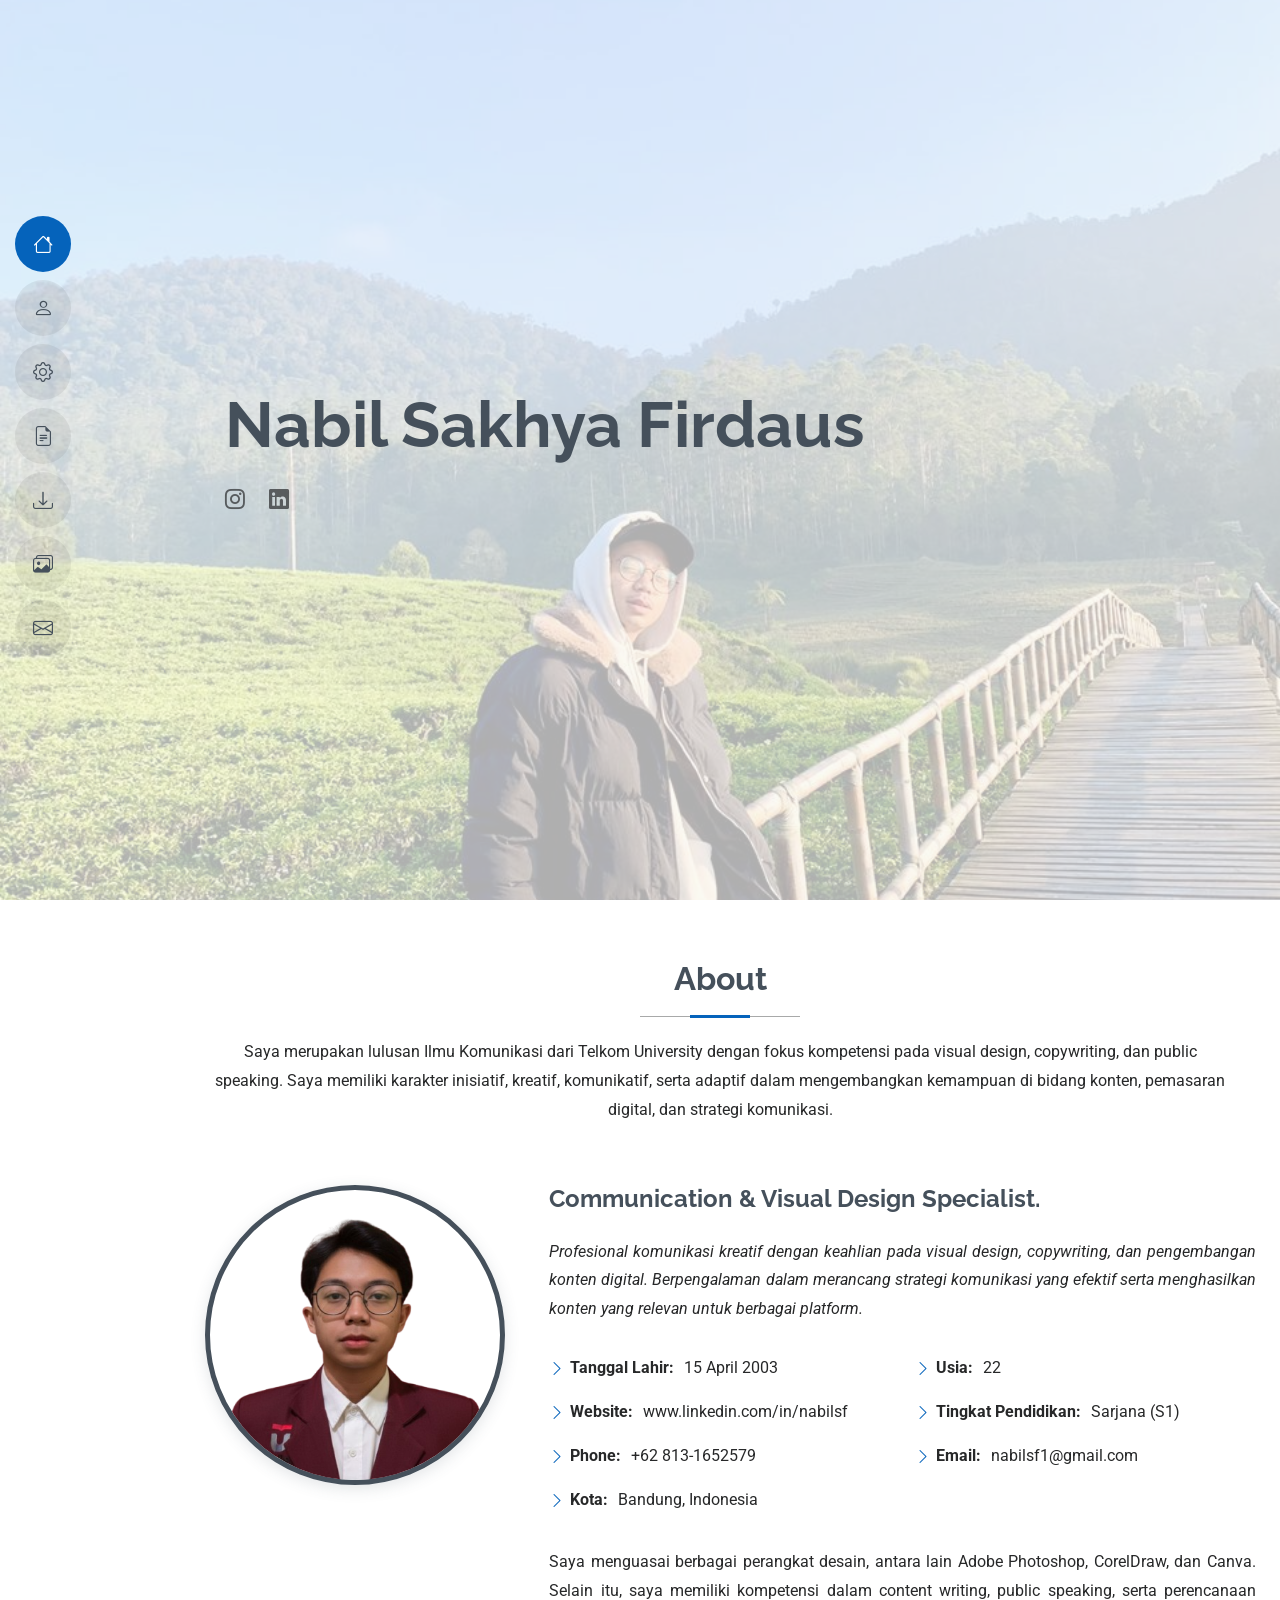
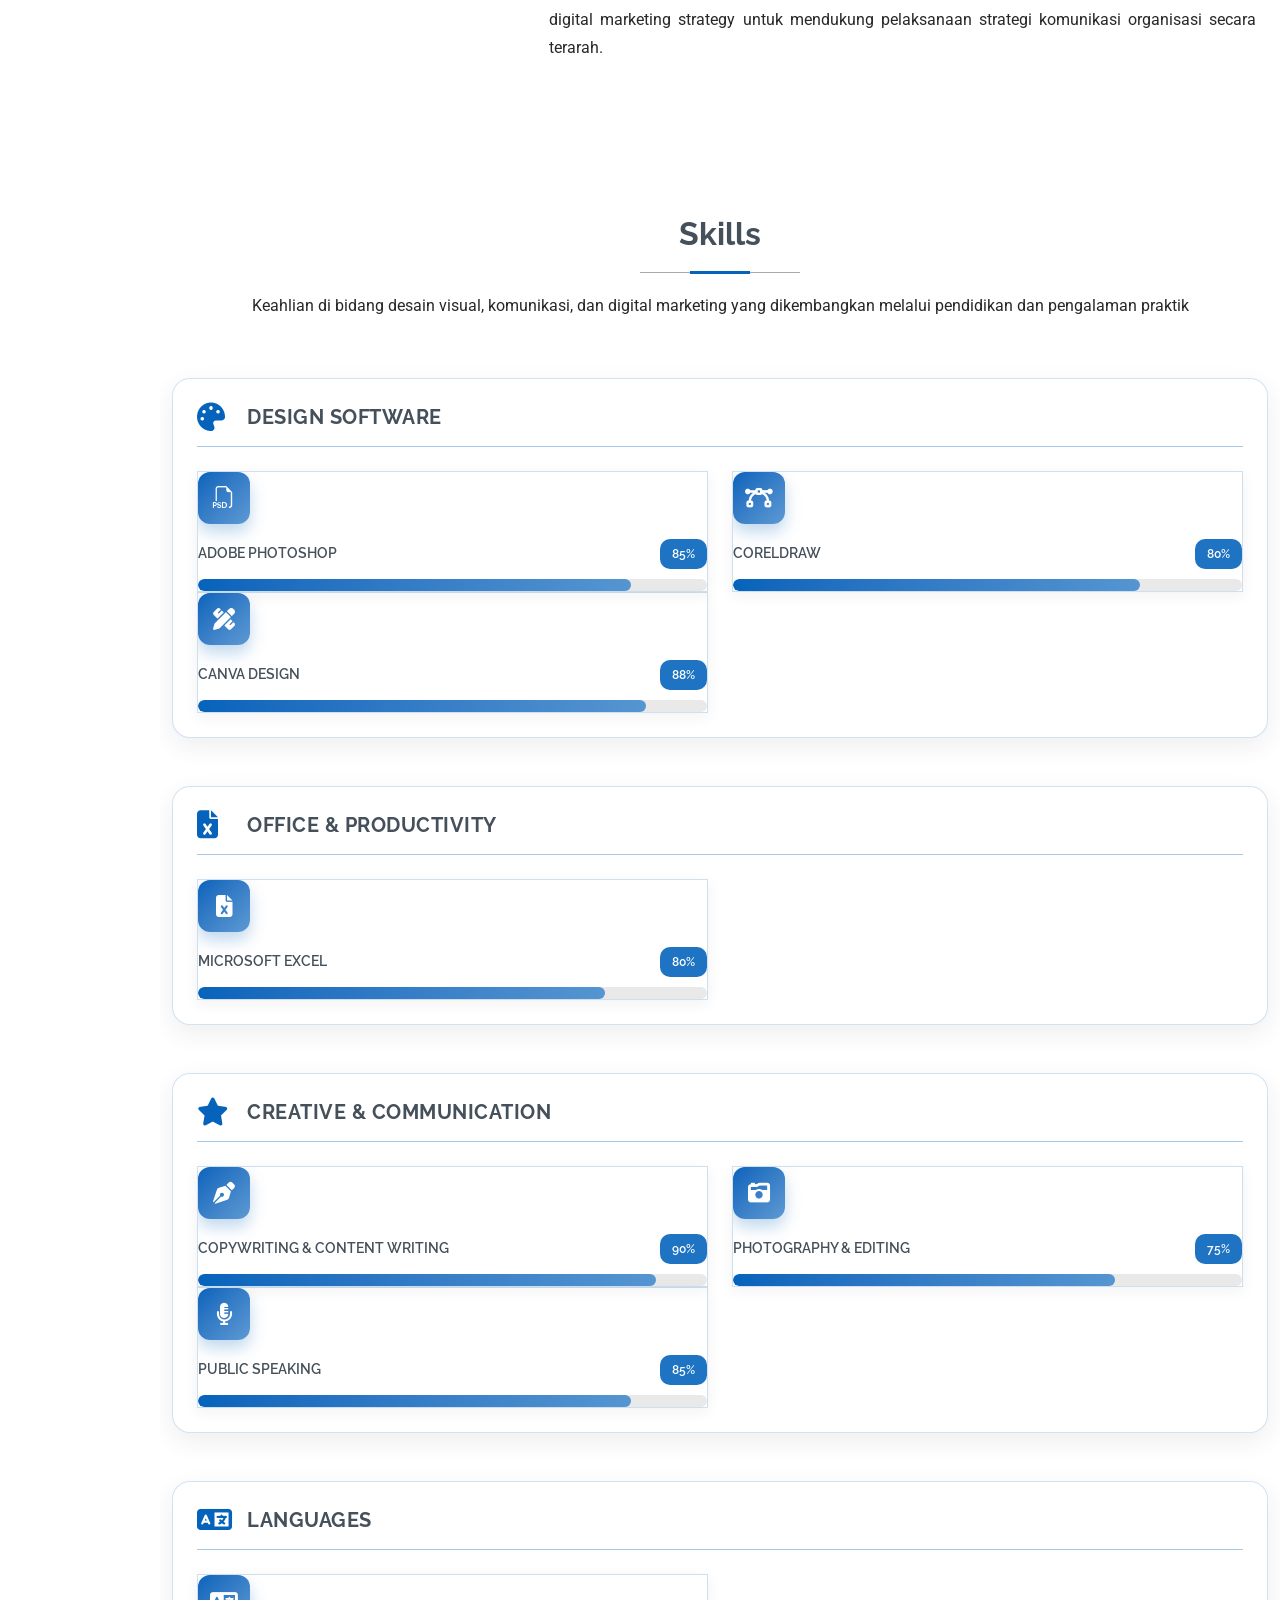
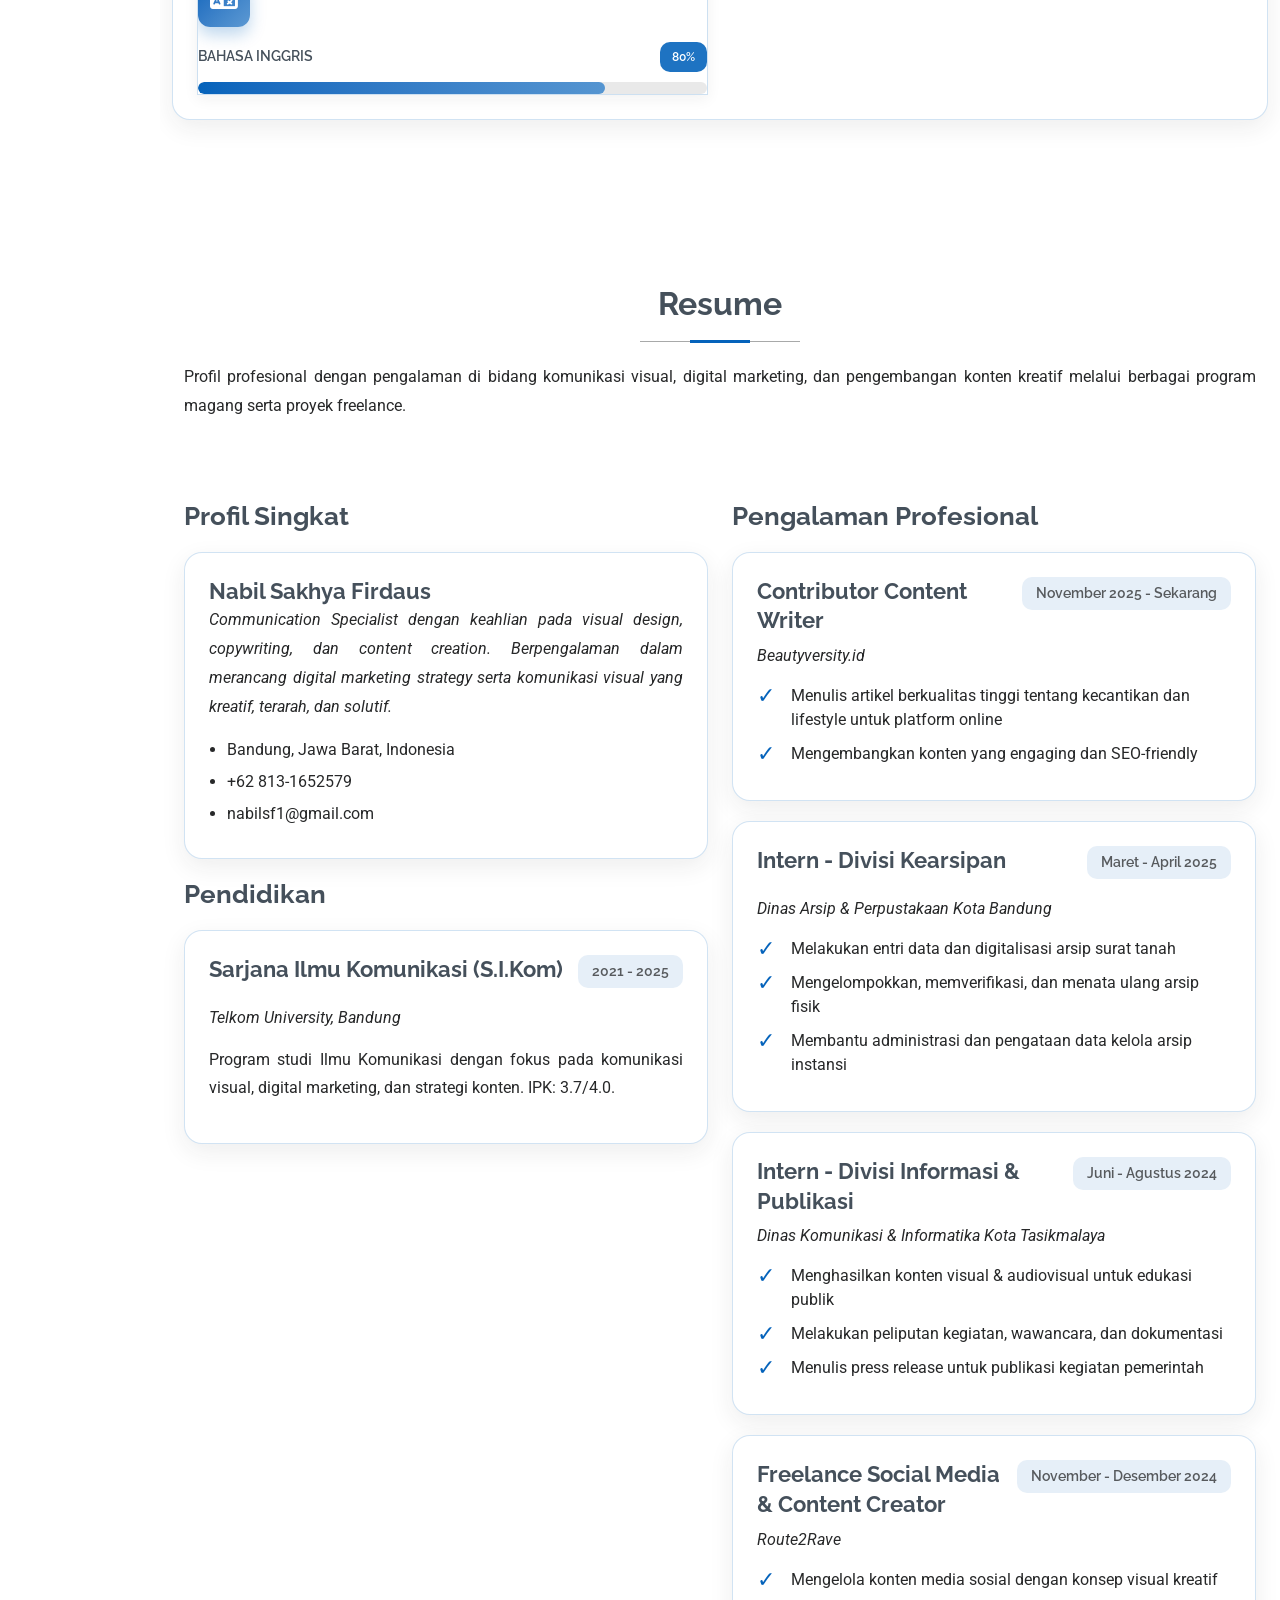
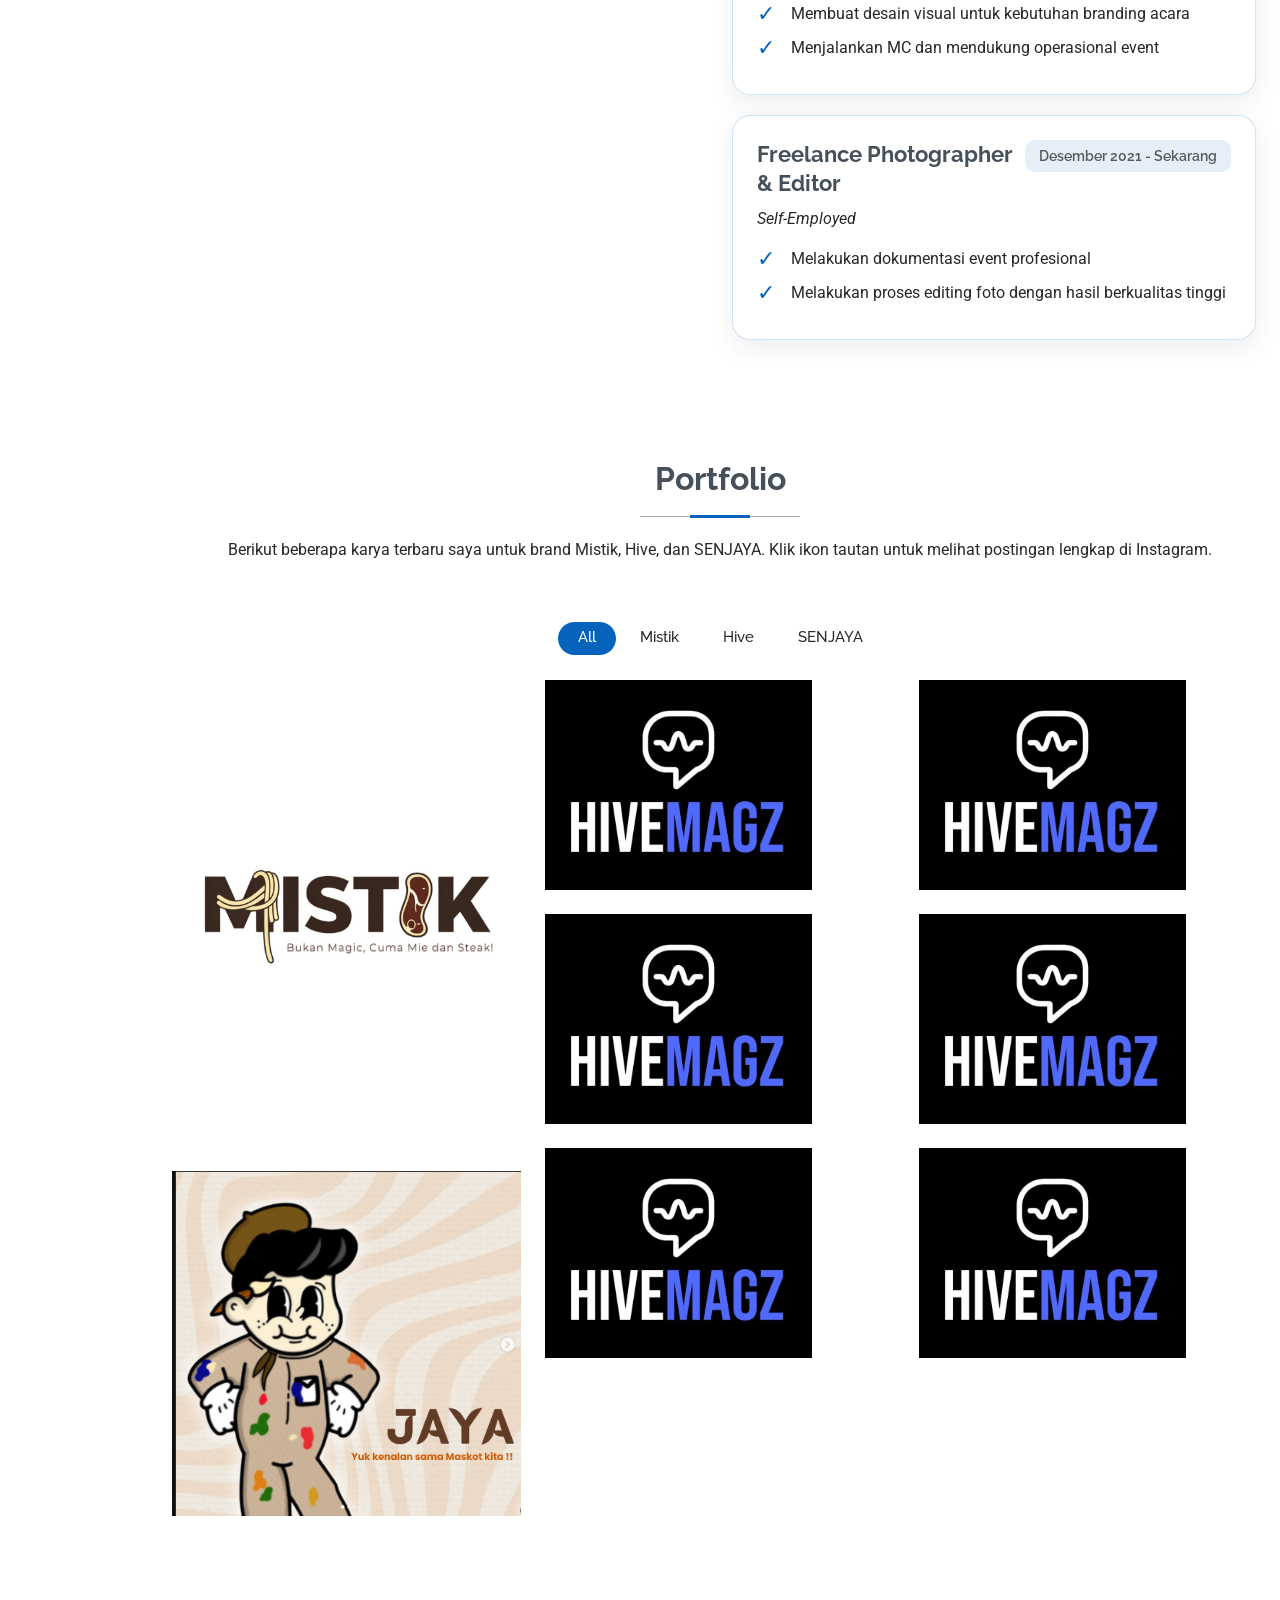
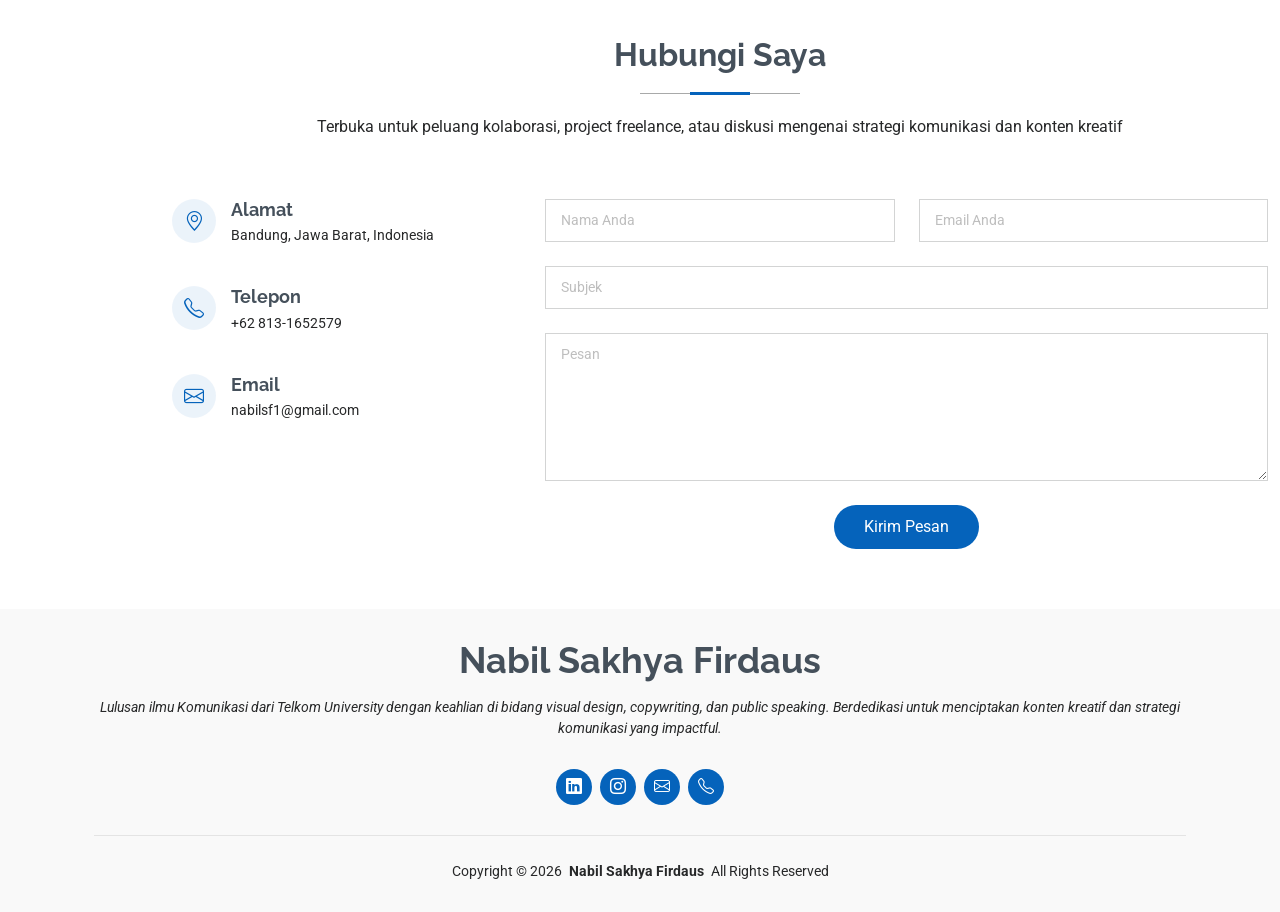
==== commit dac0fd0e: "revisi terbarukan" ====
--- a/index.html
+++ b/index.html
@@ -49,6 +49,7 @@
         <li><a href="#about"><i class="bi bi-person navicon"></i><span>About</span></a></li>
         <li><a href="#skills"><i class="bi bi-gear navicon"></i><span>Skills</span></a></li>
         <li><a href="#resume"><i class="bi bi-file-earmark-text navicon"></i><span>Resume</span></a></li>
+        <li><a href="assets/img/cv-nabil.jpg" download="CV-Nabil-Sakhya-Firdaus.jpg"><i class="bi bi-download navicon"></i><span>Unduh CV</span></a></li>
         <li><a href="#portfolio"><i class="bi bi-images navicon"></i><span>Portfolio</span></a></li>
         <li><a href="#contact"><i class="bi bi-envelope navicon"></i><span>Contact</span></a></li>
       </ul>
@@ -111,9 +112,8 @@
                 <ul>
                   <li><i class="bi bi-chevron-right"></i> <strong>Usia:</strong> <span>22</span></li>
                   <li><i class="bi bi-chevron-right"></i> <strong>Tingkat Pendidikan:</strong> <span>Sarjana (S1)</span></li>
-                  <li><i class="bi bi-chevron-right"></i> <strong>Email:</strong> <span>nabisff@gmail.com</span></li>
-                  <li><i class="bi bi-chevron-right"></i> <strong>Status:</strong> <span>Tersedia</span></li>
-                </ul>
+                  <li><i class="bi bi-chevron-right"></i> <strong>Email:</strong> <span>nabilsf1@gmail.com</span></li>
+                                  </ul>
               </div>
             </div>
             <p class="py-3 text-formal">
@@ -147,7 +147,7 @@
             <div class="col-lg-6">
               <div class="progress skill-item">
                 <div class="skill-logo">
-                  <i class="fab fa-adobe-alt"></i>
+                  <i class="bi bi-filetype-psd"></i>
                 </div>
                 <span class="skill"><span>Adobe Photoshop</span> <i class="val">85%</i></span>
                 <div class="progress-bar-wrap">
@@ -158,7 +158,7 @@
             <div class="col-lg-6">
               <div class="progress skill-item">
                 <div class="skill-logo">
-                  <i class="fas fa-vector-square"></i>
+                  <i class="fa-solid fa-bezier-curve"></i>
                 </div>
                 <span class="skill"><span>CorelDraw</span> <i class="val">80%</i></span>
                 <div class="progress-bar-wrap">
@@ -171,7 +171,7 @@
             <div class="col-lg-6">
               <div class="progress skill-item">
                 <div class="skill-logo">
-                  <i class="fas fa-wand-magic-sparkles"></i>
+                  <i class="fa-solid fa-pen-ruler"></i>
                 </div>
                 <span class="skill"><span>Canva Design</span> <i class="val">88%</i></span>
                 <div class="progress-bar-wrap">
@@ -192,7 +192,7 @@
             <div class="col-lg-6">
               <div class="progress skill-item">
                 <div class="skill-logo">
-                  <i class="fas fa-table"></i>
+                  <i class="fa-solid fa-file-excel"></i>
                 </div>
                 <span class="skill"><span>Microsoft Excel</span> <i class="val">80%</i></span>
                 <div class="progress-bar-wrap">
@@ -213,7 +213,7 @@
             <div class="col-lg-6">
               <div class="progress skill-item">
                 <div class="skill-logo">
-                  <i class="fas fa-pen-fancy"></i>
+                  <i class="fa-solid fa-pen-nib"></i>
                 </div>
                 <span class="skill"><span>Copywriting &amp; Content Writing</span> <i class="val">90%</i></span>
                 <div class="progress-bar-wrap">
@@ -224,7 +224,7 @@
             <div class="col-lg-6">
               <div class="progress skill-item">
                 <div class="skill-logo">
-                  <i class="fas fa-camera"></i>
+                  <i class="fa-solid fa-camera-retro"></i>
                 </div>
                 <span class="skill"><span>Photography &amp; Editing</span> <i class="val">75%</i></span>
                 <div class="progress-bar-wrap">
@@ -237,7 +237,7 @@
             <div class="col-lg-6">
               <div class="progress skill-item">
                 <div class="skill-logo">
-                  <i class="fas fa-microphone"></i>
+                  <i class="fa-solid fa-microphone-lines"></i>
                 </div>
                 <span class="skill"><span>Public Speaking</span> <i class="val">85%</i></span>
                 <div class="progress-bar-wrap">
@@ -258,7 +258,7 @@
             <div class="col-lg-6">
               <div class="progress skill-item">
                 <div class="skill-logo">
-                  <i class="fas fa-earth-americas"></i>
+                  <i class="fa-solid fa-language"></i>
                 </div>
                 <span class="skill"><span>Bahasa Inggris</span> <i class="val">80%</i></span>
                 <div class="progress-bar-wrap">
@@ -289,32 +289,36 @@
           <div class="col-lg-6" data-aos="fade-up" data-aos-delay="100">
             <h3 class="resume-title">Profil Singkat</h3>
 
-            <div class="resume-item pb-0">
+            <div class="resume-item">
               <h4>Nabil Sakhya Firdaus</h4>
               <p class="text-formal"><em>Communication Specialist dengan keahlian pada visual design, copywriting, dan content creation. Berpengalaman dalam merancang digital marketing strategy serta komunikasi visual yang kreatif, terarah, dan solutif.</em></p>
               <ul>
                 <li>Bandung, Jawa Barat, Indonesia</li>
                 <li>+62 813-1652579</li>
-                <li>nabisff@gmail.com</li>
+                <li>nabilsf1@gmail.com</li>
               </ul>
             </div><!-- Edn Resume Item -->
 
             <h3 class="resume-title">Pendidikan</h3>
             <div class="resume-item">
-              <h4>Sarjana Ilmu Komunikasi (S.I.Kom)</h4>
-              <h5>2021 - 2025</h5>
+              <div class="resume-card-head">
+                <h4>Sarjana Ilmu Komunikasi (S.I.Kom)</h4>
+                <h5>2021 - 2025</h5>
+              </div>
               <p><em>Telkom University, Bandung</em></p>
               <p class="text-formal">Program studi Ilmu Komunikasi dengan fokus pada komunikasi visual, digital marketing, dan strategi konten. IPK: 3.7/4.0.</p>
             </div><!-- Edn Resume Item -->
 
           </div>
 
-          <div class="col-lg-6" data-aos="fade-up" data-aos-delay="200">
+          <div class="col-lg-6 experience-list" data-aos="fade-up" data-aos-delay="200">
             <h3 class="resume-title">Pengalaman Profesional</h3>
             
             <div class="resume-item">
-              <h4>Contributor Content Writer</h4>
-              <h5>November 2025 - Sekarang</h5>
+              <div class="resume-card-head">
+                <h4>Contributor Content Writer</h4>
+                <h5>November 2025 - Sekarang</h5>
+              </div>
               <p><em>Beautyversity.id</em></p>
               <ul>
                 <li>Menulis artikel berkualitas tinggi tentang kecantikan dan lifestyle untuk platform online</li>
@@ -323,8 +327,10 @@
             </div><!-- Edn Resume Item -->
 
             <div class="resume-item">
-              <h4>Intern - Divisi Kearsipan</h4>
-              <h5>Maret - April 2025</h5>
+              <div class="resume-card-head">
+                <h4>Intern - Divisi Kearsipan</h4>
+                <h5>Maret - April 2025</h5>
+              </div>
               <p><em>Dinas Arsip &amp; Perpustakaan Kota Bandung</em></p>
               <ul>
                 <li>Melakukan entri data dan digitalisasi arsip surat tanah</li>
@@ -334,8 +340,10 @@
             </div><!-- Edn Resume Item -->
 
             <div class="resume-item">
-              <h4>Intern - Divisi Informasi &amp; Publikasi</h4>
-              <h5>Juni - Agustus 2024</h5>
+              <div class="resume-card-head">
+                <h4>Intern - Divisi Informasi &amp; Publikasi</h4>
+                <h5>Juni - Agustus 2024</h5>
+              </div>
               <p><em>Dinas Komunikasi &amp; Informatika Kota Tasikmalaya</em></p>
               <ul>
                 <li>Menghasilkan konten visual &amp; audiovisual untuk edukasi publik</li>
@@ -345,8 +353,10 @@
             </div><!-- Edn Resume Item -->
 
             <div class="resume-item">
-              <h4>Freelance Social Media &amp; Content Creator</h4>
-              <h5>November - Desember 2024</h5>
+              <div class="resume-card-head">
+                <h4>Freelance Social Media &amp; Content Creator</h4>
+                <h5>November - Desember 2024</h5>
+              </div>
               <p><em>Route2Rave</em></p>
               <ul>
                 <li>Mengelola konten media sosial dengan konsep visual kreatif</li>
@@ -356,8 +366,10 @@
             </div><!-- Edn Resume Item -->
 
             <div class="resume-item">
-              <h4>Freelance Photographer &amp; Editor</h4>
-              <h5>Desember 2021 - Sekarang</h5>
+              <div class="resume-card-head">
+                <h4>Freelance Photographer &amp; Editor</h4>
+                <h5>Desember 2021 - Sekarang</h5>
+              </div>
               <p><em>Self-Employed</em></p>
               <ul>
                 <li>Melakukan dokumentasi event profesional</li>
@@ -518,7 +530,7 @@
               <i class="bi bi-envelope flex-shrink-0"></i>
               <div>
                 <h3>Email</h3>
-                <p>nabisff@gmail.com</p>
+                <p>nabilsf1@gmail.com</p>
               </div>
             </div><!-- End Info Item -->
 
@@ -571,7 +583,7 @@
       <div class="social-links d-flex justify-content-center">
         <a href="https://www.linkedin.com/in/nabilsf-0b4213391" target="_blank" title="LinkedIn"><i class="bi bi-linkedin"></i></a>
         <a href="https://www.instagram.com/Nabilsfff" target="_blank" title="Instagram"><i class="bi bi-instagram"></i></a>
-        <a href="mailto:nabisff@gmail.com" title="Email"><i class="bi bi-envelope"></i></a>
+        <a href="mailto:nabilsf1@gmail.com" title="Email"><i class="bi bi-envelope"></i></a>
         <a href="tel:+6281316525279" title="Phone"><i class="bi bi-telephone"></i></a>
       </div>
       <div class="container">
--- a/assets/css/main.css
+++ b/assets/css/main.css
@@ -600,6 +600,22 @@
   font-size: 24px;
 }
 
+.about .section-title,
+.about .container[data-aos-delay="100"] {
+  max-width: 1140px;
+  margin-left: auto;
+  margin-right: auto;
+  padding-left: 24px;
+  padding-right: 24px;
+}
+
+.about .section-title p {
+  max-width: 1020px;
+  margin-left: auto;
+  margin-right: auto;
+  text-align: center;
+}
+
 .about .content ul {
   list-style: none;
   padding: 0;
@@ -699,15 +715,20 @@
 .skill-category {
   margin-bottom: 45px;
   animation: fadeInUp 0.6s ease-out;
+  background: #ffffff;
+  border: 1px solid color-mix(in srgb, var(--accent-color), transparent 82%);
+  border-radius: 18px;
+  padding: 24px;
+  box-shadow: 0 8px 24px color-mix(in srgb, var(--default-color), transparent 92%);
 }
 
 .category-header {
   display: flex;
   align-items: center;
   gap: 15px;
-  margin-bottom: 30px;
+  margin-bottom: 22px;
   padding-bottom: 15px;
-  border-bottom: 2px solid var(--accent-color);
+  border-bottom: 1px solid color-mix(in srgb, var(--accent-color), transparent 65%);
 }
 
 .category-header i {
@@ -729,33 +750,38 @@
 .skill-item {
   display: flex;
   flex-direction: column;
-  padding: 20px;
-  background: rgba(255, 255, 255, 0.5);
-  border-radius: 8px;
+  padding: 18px;
+  background: color-mix(in srgb, var(--accent-color), white 97%);
+  border-radius: 14px;
   transition: all 0.3s ease;
-  margin-bottom: 25px;
-  border: 1px solid rgba(var(--accent-color-rgb), 0.1);
+  margin-bottom: 0;
+  border: 1px solid color-mix(in srgb, var(--accent-color), transparent 80%);
+  box-shadow: 0 4px 14px color-mix(in srgb, var(--default-color), transparent 94%);
+  height: 100%;
 }
 
 .skill-item:hover {
-  background: rgba(255, 255, 255, 0.8);
-  border-color: var(--accent-color);
-  box-shadow: 0 5px 20px rgba(var(--accent-color-rgb), 0.15);
-  transform: translateY(-3px);
+  border-color: color-mix(in srgb, var(--accent-color), transparent 50%);
+  box-shadow: 0 10px 22px color-mix(in srgb, var(--default-color), transparent 88%);
+  transform: translateY(-4px);
 }
 
 .skill-logo {
   display: inline-flex;
   align-items: center;
   justify-content: center;
-  width: 45px;
-  height: 45px;
-  background: linear-gradient(135deg, var(--accent-color), rgba(var(--accent-color-rgb), 0.6));
-  border-radius: 8px;
+  width: 52px;
+  height: 52px;
+  background: linear-gradient(135deg, var(--accent-color), color-mix(in srgb, var(--accent-color), white 35%));
+  border-radius: 12px;
   margin-bottom: 15px;
   color: white;
   font-size: 22px;
-  box-shadow: 0 4px 12px rgba(var(--accent-color-rgb), 0.3);
+  box-shadow: 0 8px 16px color-mix(in srgb, var(--accent-color), transparent 75%);
+}
+
+.skills .row {
+  row-gap: 20px;
 }
 
 .skills .progress {
@@ -787,18 +813,18 @@
 .skills .progress .skill .val {
   float: none;
   font-style: normal;
-  background: var(--accent-color);
-  color: white;
-  padding: 3px 10px;
-  border-radius: 4px;
+  background: color-mix(in srgb, var(--accent-color), white 10%);
+  color: #ffffff;
+  padding: 6px 12px;
+  border-radius: 10px;
   font-size: 12px;
   margin-left: 10px;
 }
 
 .skills .progress-bar-wrap {
-  background: #e8e8e8;
+  background: color-mix(in srgb, var(--default-color), transparent 90%);
   height: 12px;
-  border-radius: 5px;
+  border-radius: 999px;
   overflow: hidden;
   margin-top: 8px;
   display: block;
@@ -810,11 +836,17 @@
   height: 12px;
   transition: width 0.9s ease-out;
   background-color: var(--accent-color);
-  background: linear-gradient(90deg, var(--accent-color), rgba(var(--accent-color-rgb), 0.7));
-  border-radius: 5px;
+  background: linear-gradient(90deg, var(--accent-color), color-mix(in srgb, var(--accent-color), white 32%));
+  border-radius: 999px;
   display: block;
   position: relative;
   z-index: 1;
+}
+
+@media (max-width: 768px) {
+  .skill-category {
+    padding: 18px;
+  }
 }
 
 /* Animations */
@@ -846,55 +878,116 @@
   line-height: 1.8;
 }
 
+.resume .container {
+  max-width: 1200px;
+  padding-left: 24px;
+  padding-right: 24px;
+}
+
+.resume .section-title p {
+  max-width: 1120px;
+  margin-left: auto;
+  margin-right: auto;
+}
+
 .resume .resume-item {
-  padding: 0 0 20px 20px;
-  margin-top: -2px;
-  border-left: 2px solid var(--accent-color);
-  position: relative;
+  background: #ffffff;
+  border: 1px solid color-mix(in srgb, var(--accent-color), transparent 82%);
+  border-radius: 18px;
+  padding: 24px;
+  margin-bottom: 20px;
+  position: relative;
+  box-shadow: 0 8px 24px color-mix(in srgb, var(--default-color), transparent 92%);
+  transition: transform 0.25s ease, box-shadow 0.25s ease;
+}
+
+.resume .resume-item:hover {
+  transform: translateY(-4px);
+  box-shadow: 0 14px 28px color-mix(in srgb, var(--default-color), transparent 86%);
+}
+
+.resume .resume-card-head {
+  display: flex;
+  align-items: flex-start;
+  justify-content: space-between;
+  gap: 12px;
+  margin-bottom: 8px;
 }
 
 .resume .resume-item h4 {
-  line-height: 18px;
-  font-size: 18px;
-  font-weight: 600;
-  text-transform: uppercase;
-  color: color-mix(in srgb, var(--default-color), transparent 20%);
-  margin-bottom: 10px;
+  line-height: 1.35;
+  font-size: 22px;
+  font-weight: 700;
+  color: var(--heading-color);
+  margin-bottom: 0;
 }
 
 .resume .resume-item h5 {
-  font-size: 16px;
-  padding: 5px 15px;
+  font-size: 14px;
+  padding: 8px 14px;
   display: inline-block;
   font-weight: 600;
   margin-bottom: 10px;
+  border-radius: 10px;
+  color: color-mix(in srgb, var(--default-color), transparent 25%);
+  background: color-mix(in srgb, var(--accent-color), white 90%);
+  white-space: nowrap;
 }
 
 .resume .resume-item ul {
-  padding-left: 20px;
+  padding-left: 18px;
+  margin-bottom: 0;
 }
 
 .resume .resume-item ul li {
+  padding-bottom: 8px;
+}
+
+.resume .resume-item:last-child {
+  margin-bottom: 0;
+}
+
+.resume .experience-list .resume-item ul {
+  list-style: none;
+  padding-left: 0;
+}
+
+.resume .experience-list .resume-item ul li {
+  position: relative;
+  padding-left: 34px;
   padding-bottom: 10px;
 }
 
-.resume .resume-item:last-child {
-  padding-bottom: 0;
-}
-
-.resume .resume-item::before {
-  content: "";
+.resume .experience-list .resume-item ul li::before {
+  content: "\2713";
   position: absolute;
-  width: 16px;
-  height: 16px;
-  border-radius: 50px;
-  left: -9px;
-  top: 0;
-  background: var(--background-color);
-  border: 2px solid var(--accent-color);
+  left: 0;
+  top: 1px;
+  font-size: 22px;
+  line-height: 1;
+  color: var(--accent-color);
 }
 
 @media (max-width: 768px) {
+  .resume .container {
+    padding-left: 16px;
+    padding-right: 16px;
+  }
+
+  .resume .resume-card-head {
+    flex-direction: column;
+    align-items: flex-start;
+    gap: 6px;
+  }
+
+  .resume .resume-item {
+    padding: 18px;
+  }
+
+  .resume .resume-item h4 {
+    font-size: 20px;
+  }
+
   .resume .text-formal {
     text-align: left;
   }
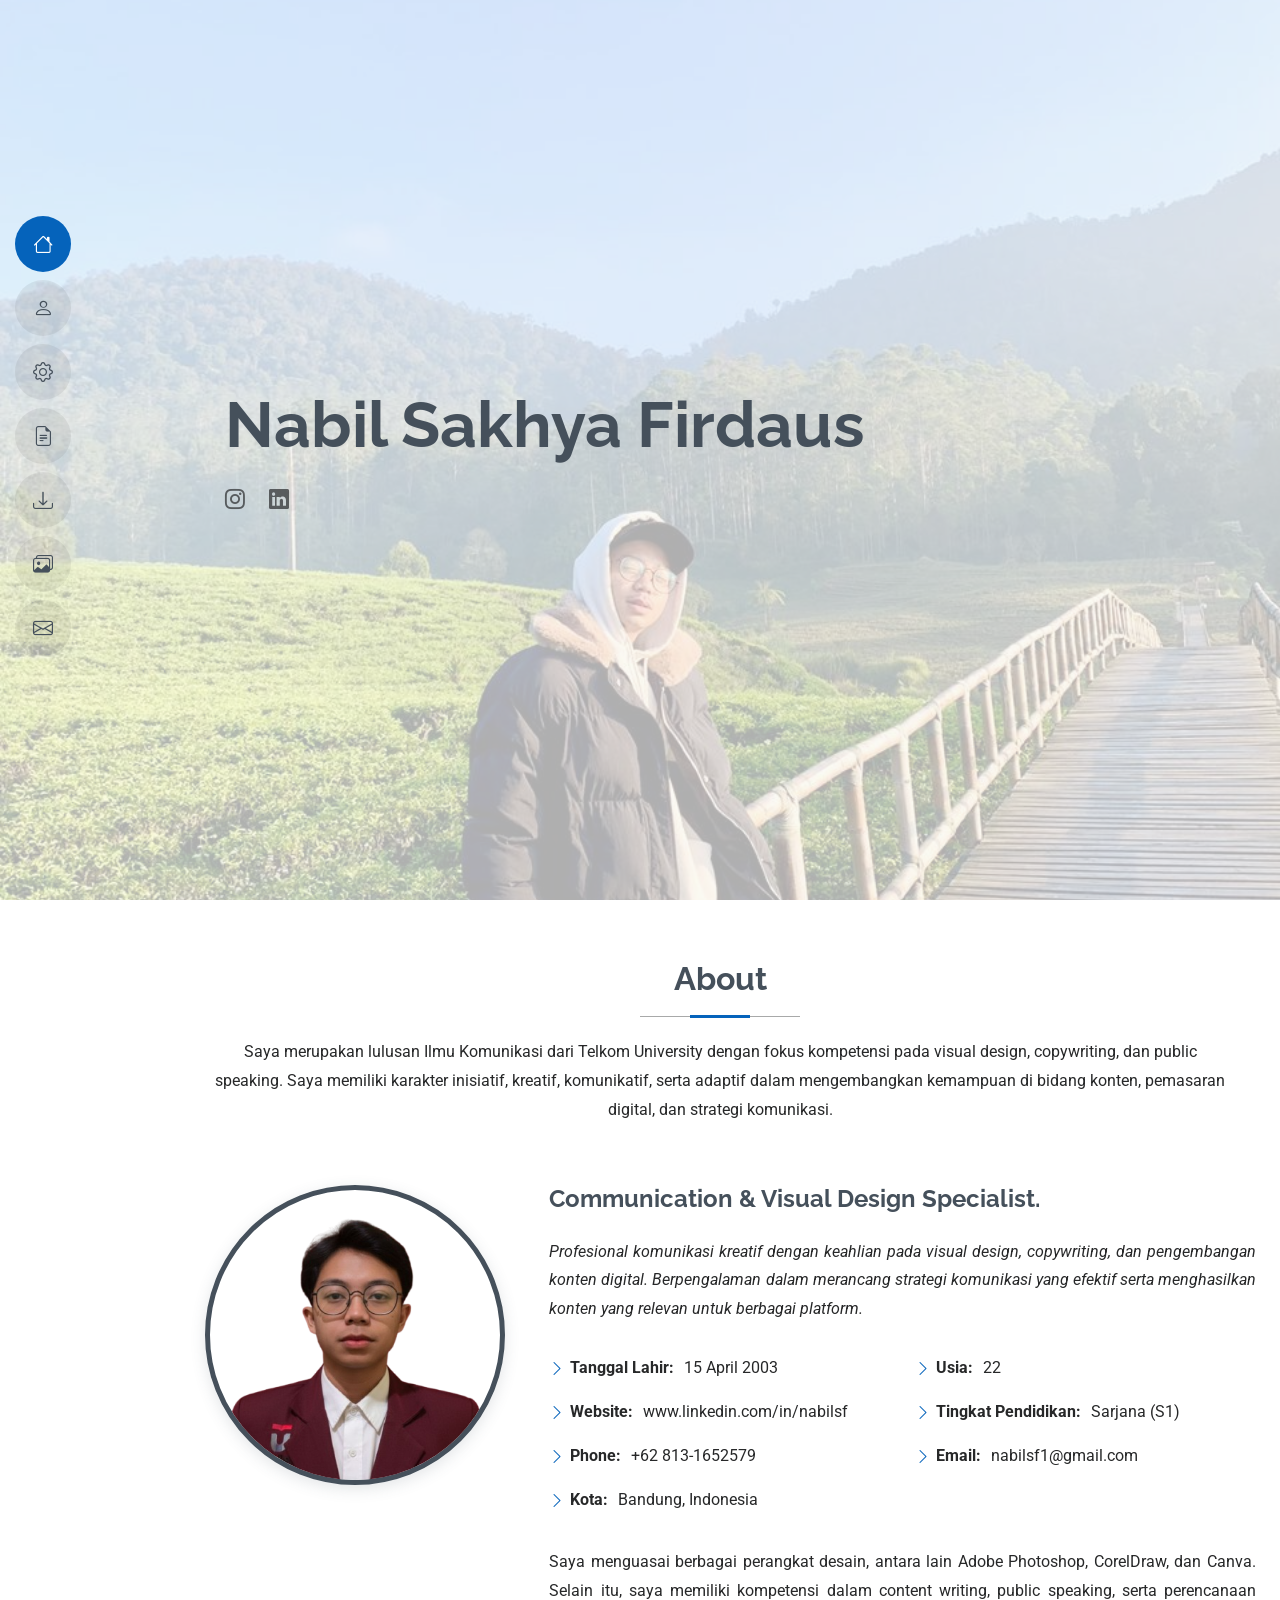
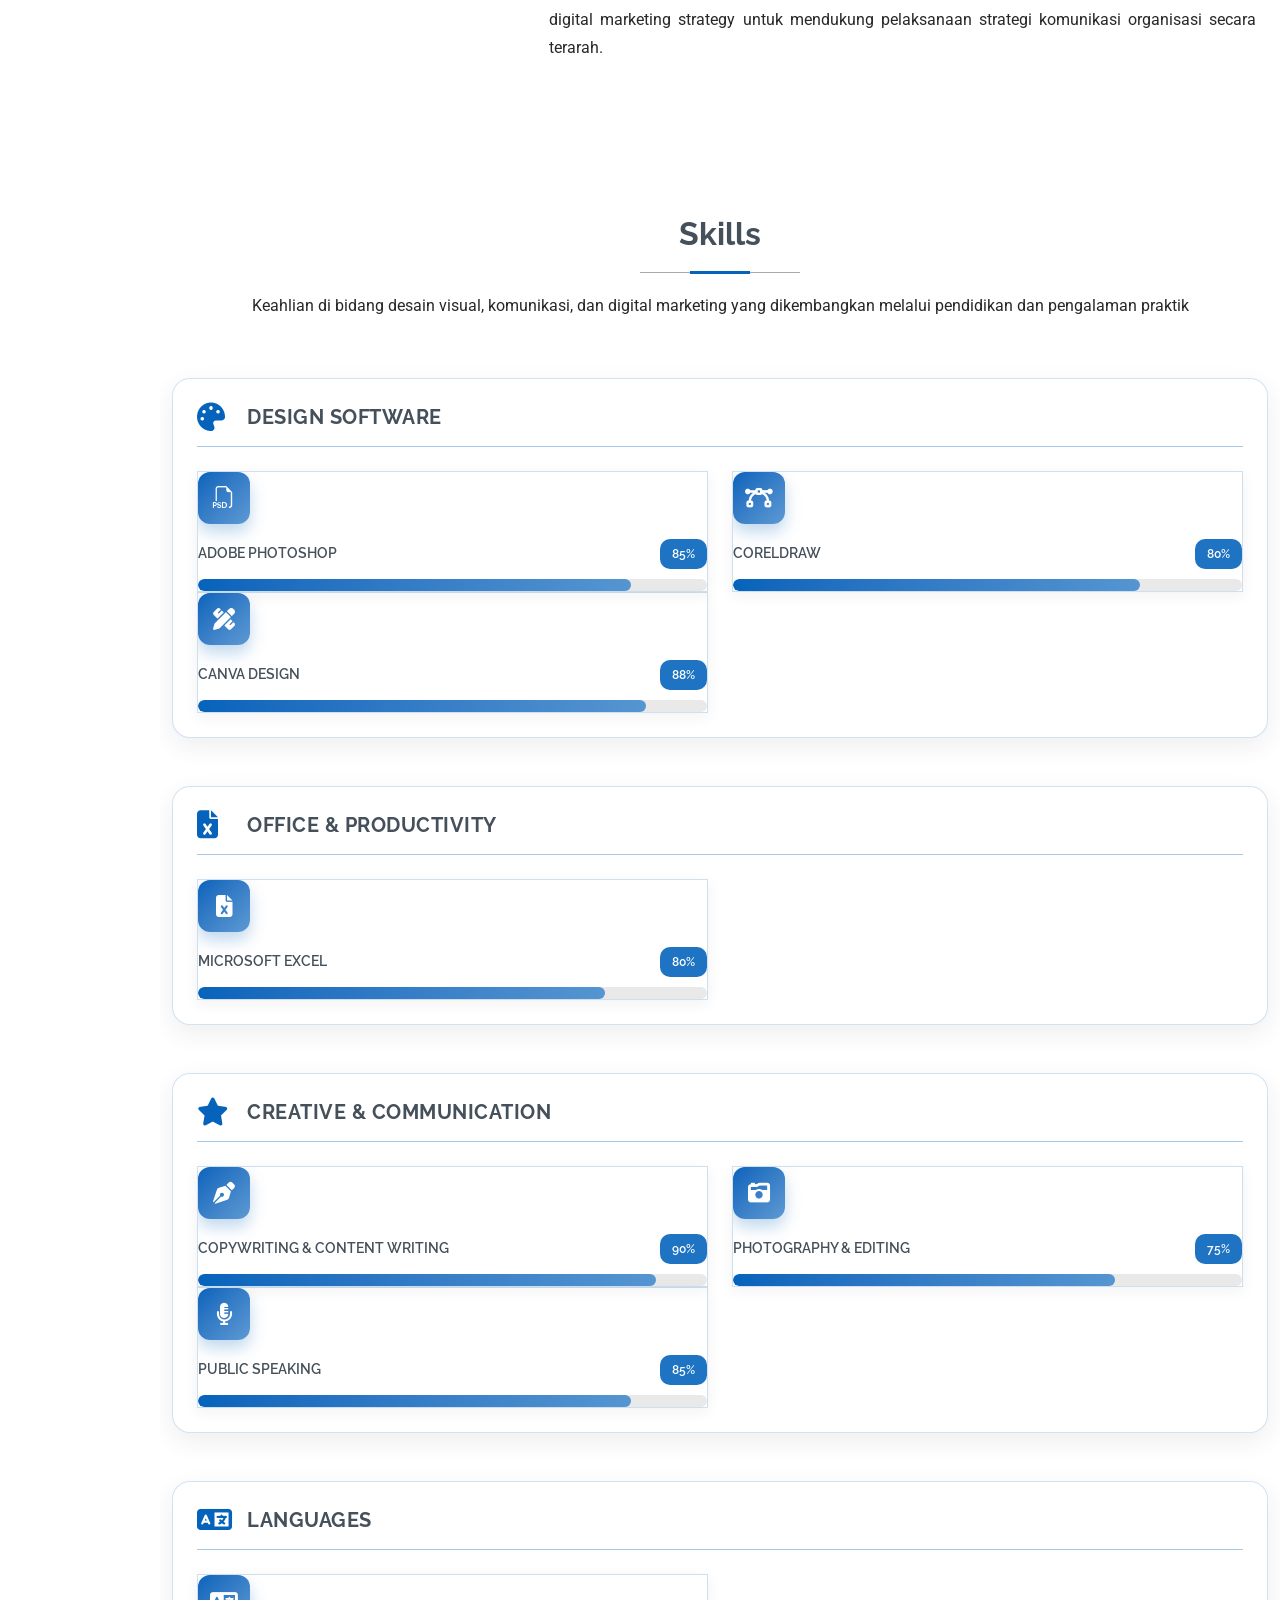
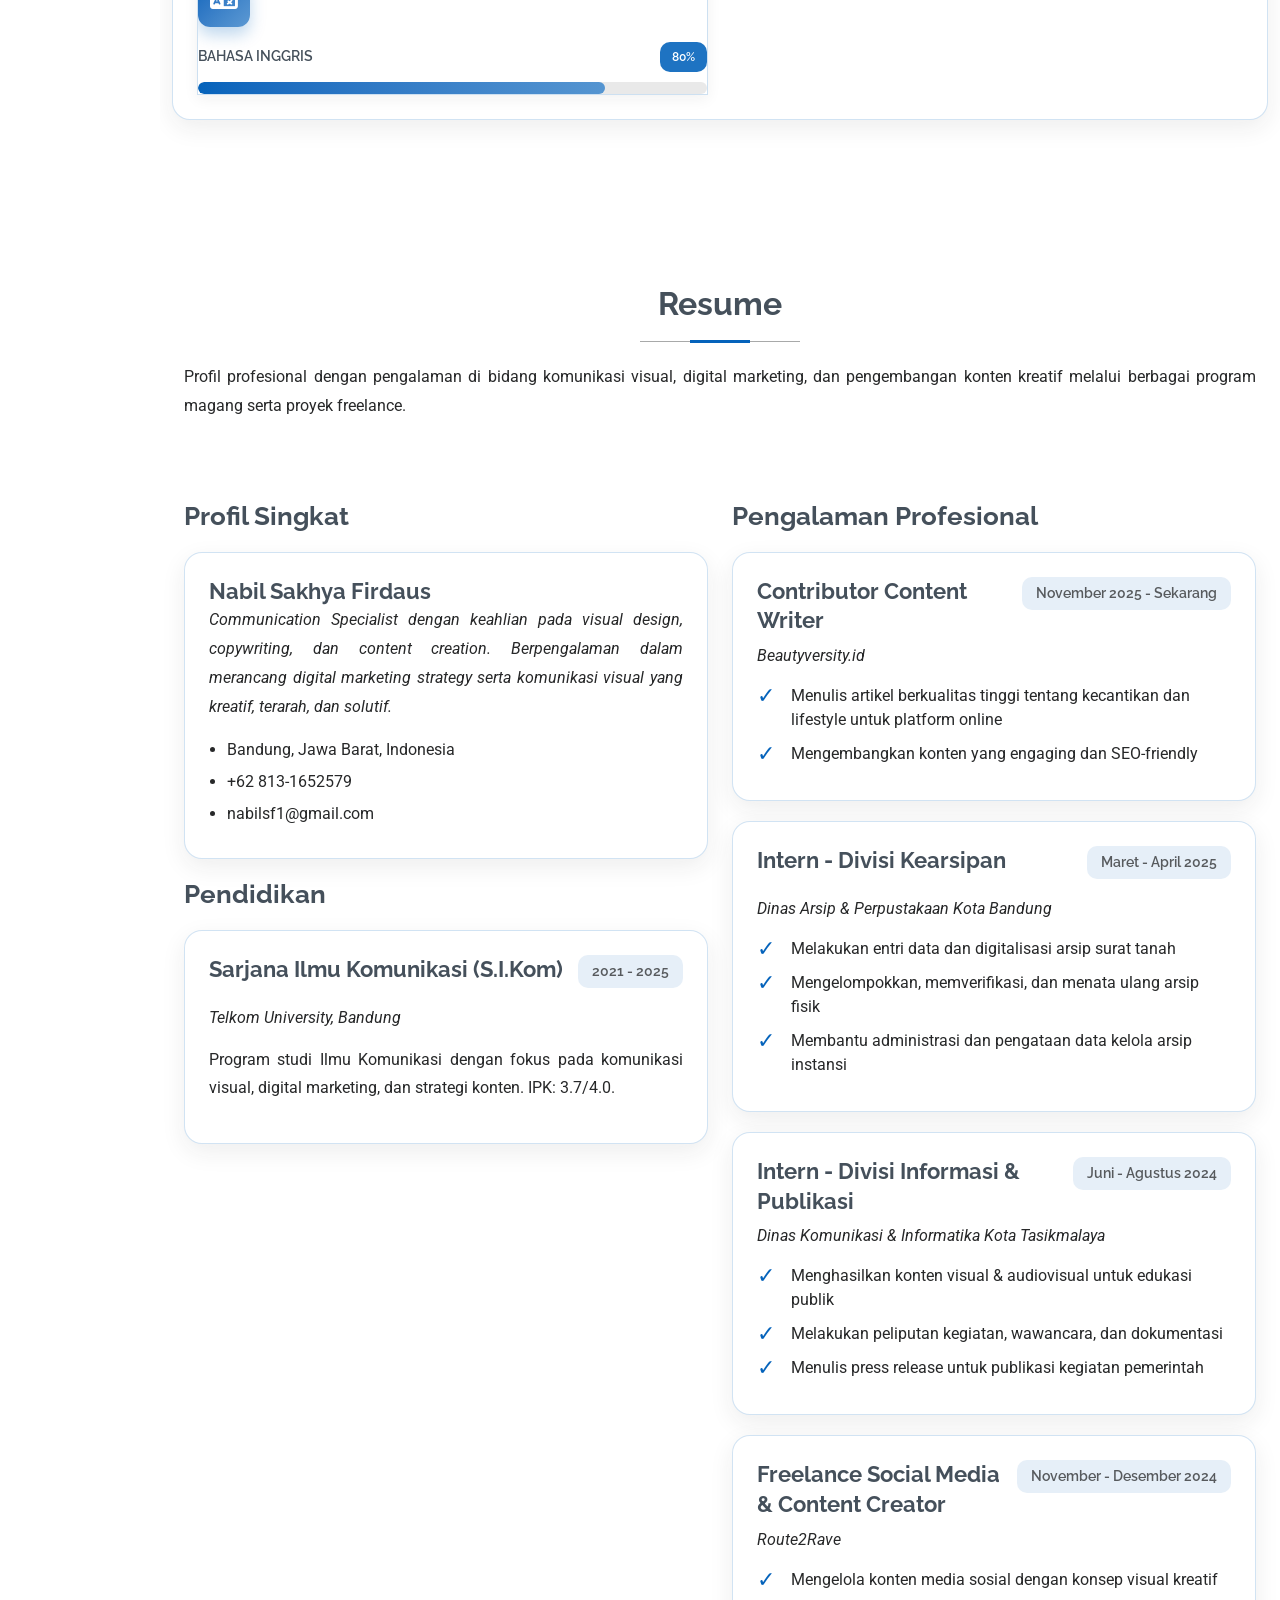
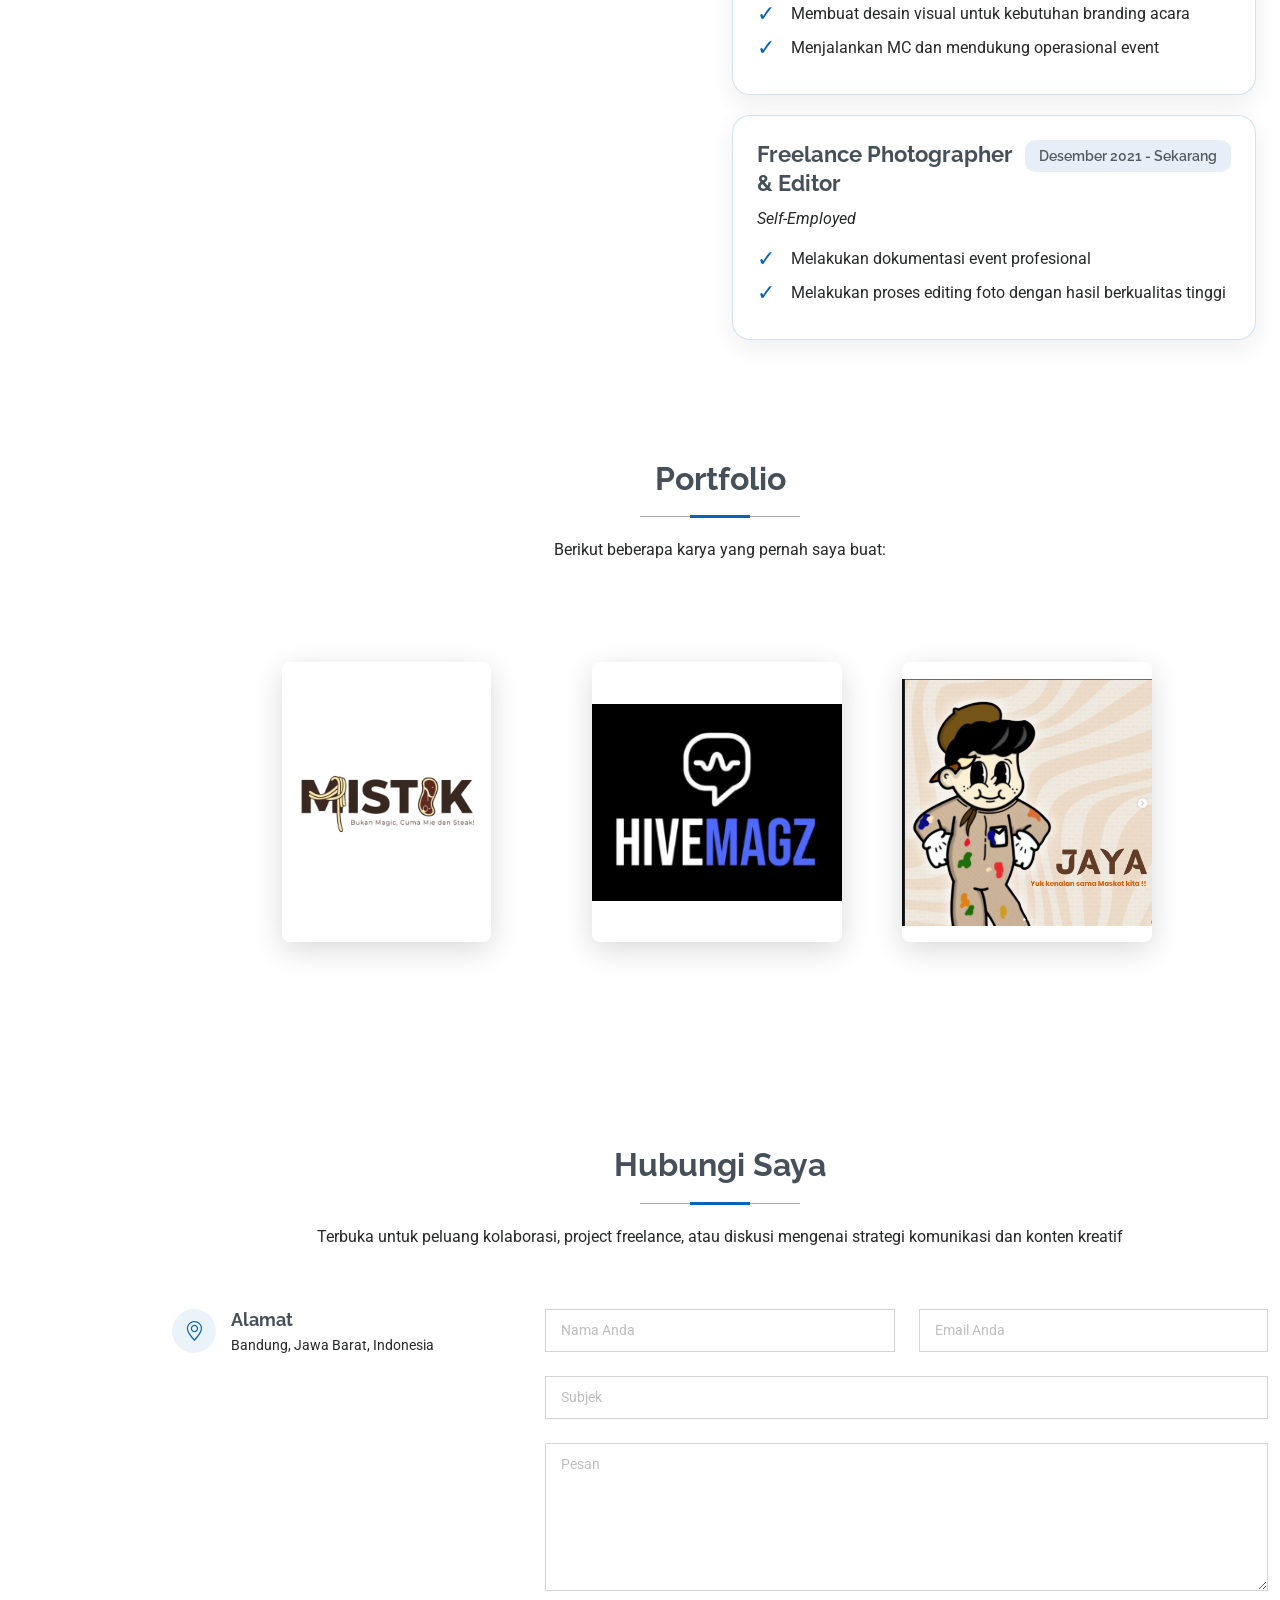
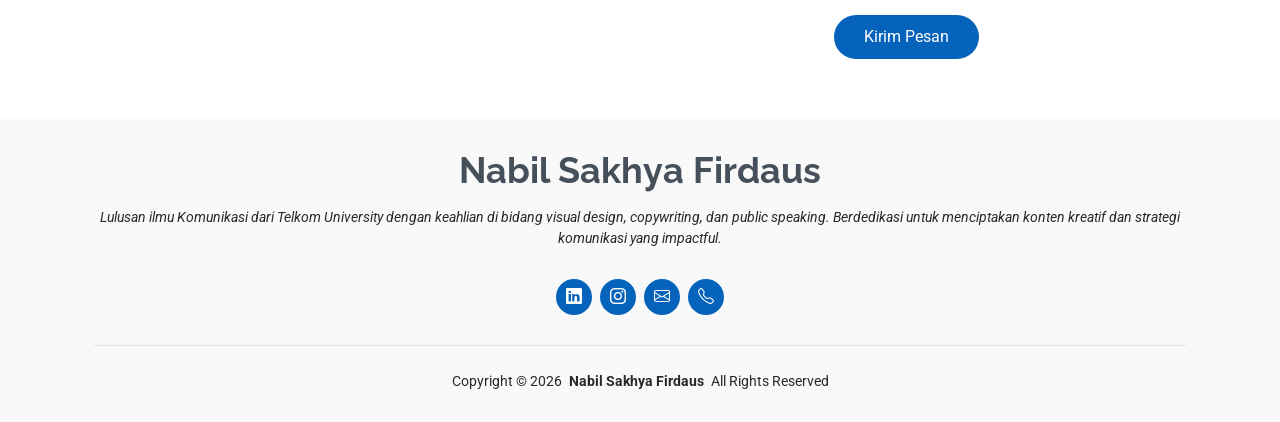
==== commit f4542104: "revisi portofolio" ====
--- a/index.html
+++ b/index.html
@@ -391,104 +391,183 @@
       <!-- Section Title -->
       <div class="container section-title" data-aos="fade-up">
         <h2>Portfolio</h2>
-        <p>Berikut beberapa karya terbaru saya untuk brand Mistik, Hive, dan SENJAYA. Klik ikon tautan untuk melihat postingan lengkap di Instagram.</p>
+        <p>Berikut beberapa karya yang pernah saya buat:</p>
       </div><!-- End Section Title -->
 
-      <div class="container">
-
-        <div class="isotope-layout" data-default-filter="*" data-layout="masonry" data-sort="original-order">
-
-          <ul class="portfolio-filters isotope-filters" data-aos="fade-up" data-aos-delay="100">
-            <li data-filter="*" class="filter-active">All</li>
-            <li data-filter=".filter-mistik">Mistik</li>
-            <li data-filter=".filter-hive">Hive</li>
-            <li data-filter=".filter-senjaya">SENJAYA</li>
-          </ul><!-- End Portfolio Filters -->
-
-          <div class="row gy-4 isotope-container" data-aos="fade-up" data-aos-delay="200">
-
-            <div class="col-lg-4 col-md-6 portfolio-item isotope-item filter-mistik">
-              <img src="assets/img/portfolio/MISTIK LOGO.jpg" class="img-fluid" alt="">
-              <div class="portfolio-info">
-                <h4>Mistik</h4>
-                <p>Instagram profile content showcase</p>
-                <a href="assets/img/portfolio/MISTIK LOGO.jpg" title="Mistik" data-gallery="portfolio-gallery-mistik" class="glightbox preview-link"><i class="bi bi-zoom-in"></i></a>
-                <a href="https://www.instagram.com/mistikkk77?igsh=MTIwdTJzbHJ0enFqcw==" title="View on Instagram" class="details-link" target="_blank" rel="noopener noreferrer"><i class="bi bi-link-45deg"></i></a>
-              </div>
-            </div><!-- End Portfolio Item -->
-
-            <div class="col-lg-4 col-md-6 portfolio-item isotope-item filter-hive">
-              <img src="assets/img/portfolio/logo hive.png" class="img-fluid" alt="">
-              <div class="portfolio-info">
-                <h4>Hive - Project 1</h4>
-                <p>Social media design content</p>
-                <a href="assets/img/portfolio/logo hive.png" title="Hive - Project 1" data-gallery="portfolio-gallery-hive" class="glightbox preview-link"><i class="bi bi-zoom-in"></i></a>
-                <a href="https://www.instagram.com/p/DTK62rJE0Wa/?igsh=MWhsYThhZXhyZGp1cw==" title="View on Instagram" class="details-link" target="_blank" rel="noopener noreferrer"><i class="bi bi-link-45deg"></i></a>
-              </div>
-            </div><!-- End Portfolio Item -->
-
-            <div class="col-lg-4 col-md-6 portfolio-item isotope-item filter-hive">
-              <img src="assets/img/portfolio/logo hive.png" class="img-fluid" alt="">
-              <div class="portfolio-info">
-
-                <h4>Hive - Project 2</h4>
-                <p>Social media design content</p>
-                <a href="assets/img/portfolio/logo hive.png" title="Hive - Project 2" data-gallery="portfolio-gallery-hive" class="glightbox preview-link"><i class="bi bi-zoom-in"></i></a>
-                <a href="https://www.instagram.com/p/DTIVzBykzZm/?igsh=dG13ajBnaGh2ZDE1" title="View on Instagram" class="details-link" target="_blank" rel="noopener noreferrer"><i class="bi bi-link-45deg"></i></a>
-              </div>
-            </div><!-- End Portfolio Item -->
-
-            <div class="col-lg-4 col-md-6 portfolio-item isotope-item filter-hive">
-              <img src="assets/img/portfolio/logo hive.png" class="img-fluid" alt="">
-              <div class="portfolio-info">
-                <h4>Hive - Project 3</h4>
-                <p>Social media design content</p>
-                <a href="assets/img/portfolio/logo hive.png" title="Hive - Project 3" data-gallery="portfolio-gallery-hive" class="glightbox preview-link"><i class="bi bi-zoom-in"></i></a>
-                <a href="https://www.instagram.com/p/DTImOFVkwti/?igsh=MTJycnczdDU5OWFsaw==" title="View on Instagram" class="details-link" target="_blank" rel="noopener noreferrer"><i class="bi bi-link-45deg"></i></a>
-              </div>
-            </div><!-- End Portfolio Item -->
-
-            <div class="col-lg-4 col-md-6 portfolio-item isotope-item filter-hive">
-              <img src="assets/img/portfolio/logo hive.png" class="img-fluid" alt="">
-              <div class="portfolio-info">
-                <h4>Hive - Project 4</h4>
-                <p>Social media design content</p>
-                <a href="assets/img/portfolio/logo hive.png" title="Hive - Project 4" data-gallery="portfolio-gallery-hive" class="glightbox preview-link"><i class="bi bi-zoom-in"></i></a>
-                <a href="https://www.instagram.com/p/DTCqS-gk-ZA/?igsh=MTd2dHN5dHBveWltaA==" title="View on Instagram" class="details-link" target="_blank" rel="noopener noreferrer"><i class="bi bi-link-45deg"></i></a>
-              </div>
-            </div><!-- End Portfolio Item -->
-
-            <div class="col-lg-4 col-md-6 portfolio-item isotope-item filter-hive">
-              <img src="assets/img/portfolio/logo hive.png" class="img-fluid" alt="">
-              <div class="portfolio-info">
-                <h4>Hive - Project 5</h4>
-                <p>Social media design content</p>
-                <a href="assets/img/portfolio/logo hive.png" title="Hive - Project 5" data-gallery="portfolio-gallery-hive" class="glightbox preview-link"><i class="bi bi-zoom-in"></i></a>
-                <a href="https://www.instagram.com/p/DS4K4BlkxQs/?igsh=MXVpbGZjcGd5bnQxdQ==" title="View on Instagram" class="details-link" target="_blank" rel="noopener noreferrer"><i class="bi bi-link-45deg"></i></a>
-              </div>
-            </div><!-- End Portfolio Item -->
-
-            <div class="col-lg-4 col-md-6 portfolio-item isotope-item filter-hive">
-              <img src="assets/img/portfolio/logo hive.png" class="img-fluid" alt="">
-              <div class="portfolio-info">
-                <h4>Hive - Project 6</h4>
-                <p>Social media design content</p>
-                <a href="assets/img/portfolio/logo hive.png" title="Hive - Project 6" data-gallery="portfolio-gallery-hive" class="glightbox preview-link"><i class="bi bi-zoom-in"></i></a>
-                <a href="https://www.instagram.com/p/DSwj6HnE27t/?igsh=MTc0ejF0ZmttMzloeQ==" title="View on Instagram" class="details-link" target="_blank" rel="noopener noreferrer"><i class="bi bi-link-45deg"></i></a>
-              </div>
-            </div><!-- End Portfolio Item -->
-
-            <div class="col-lg-4 col-md-6 portfolio-item isotope-item filter-senjaya">
-              <img src="assets/img/portfolio/JAYA.png" class="img-fluid" alt="SENJAYA - Mascot Creation">
-              <div class="portfolio-info">
-                <h4>SENJAYA - Mascot Creation</h4>
-                <p>Pembuatan maskot untuk kebutuhan branding</p>
-                <a href="assets/img/portfolio/JAYA.png" title="SENJAYA - Mascot Creation" data-gallery="portfolio-gallery-senjaya" class="glightbox preview-link"><i class="bi bi-zoom-in"></i></a>
-                <a href="https://www.instagram.com/p/C7a0LbvpX0a/?igsh=MWJoYzZsZHhhbjBqNQ==" title="View on Instagram" class="details-link" target="_blank" rel="noopener noreferrer"><i class="bi bi-link-45deg"></i></a>
-              </div>
-            </div><!-- End Portfolio Item -->
-
-          </div><!-- End Portfolio Container -->
+      <div class="container" data-aos="fade-up" data-aos-delay="100">
+        
+        <!-- Hero Portfolio Cards -->
+        <div class="portfolio-hero-section" id="portfolioHeroSection">
+          <div class="row portfolio-hero-cards">
+            
+            <!-- MISTIK Card -->
+            <div class="col-lg-3 col-md-6 mb-4">
+              <img src="assets/img/portfolio/MISTIK LOGO.jpg" alt="MISTIK Logo" class="img-fluid" onclick="showPortfolioProject('mistik')" style="cursor: pointer;">
+            </div>
+
+            <!-- HIVE Card -->
+            <div class="col-lg-3 col-md-6 mb-4">
+              <img src="assets/img/portfolio/logo hive.png" alt="Hive Logo" class="img-fluid" onclick="showPortfolioProject('hive')" style="cursor: pointer;">
+            </div>
+
+            <!-- SENJAYA Card -->
+            <div class="col-lg-3 col-md-6 mb-4">
+              <img src="assets/img/portfolio/JAYA.png" alt="Senjaya Logo" class="img-fluid" onclick="showPortfolioProject('senjaya')" style="cursor: pointer;">
+            </div>
+
+          </div>
+        </div>
+
+        <!-- Portfolio Project Details -->
+        <div class="portfolio-detail-section" id="portfolioDetailSection" style="display: none;">
+          
+          <!-- Back Button -->
+          <div class="portfolio-back-button mb-4">
+            <button onclick="backToHero()" class="btn btn-outline-secondary">
+              <i class="bi bi-arrow-left"></i> Kembali
+            </button>
+          </div>
+
+          <!-- MISTIK Project -->
+          <div id="mistik-project" class="portfolio-project-detail" style="display: none;">
+            <div class="project-title-section" data-aos="fade-up">
+              <h2>MISTIK</h2>
+            </div>
+            
+            <div class="project-hero-image" data-aos="fade-up">
+              <img src="assets/img/portfolio/MISTIK LOGO.jpg" alt="MISTIK" class="img-fluid">
+            </div>
+
+            <div class="project-items-grid">
+              <div class="row gy-4" data-aos="fade-up" data-aos-delay="100">
+                <div class="col-md-6 col-lg-4">
+                  <div class="portfolio-item">
+                    <img src="assets/img/portfolio/MISTIK LOGO.jpg" class="img-fluid" alt="Mistik">
+                    <div class="portfolio-info">
+                      <h4>Mistik</h4>
+                      <p>Instagram profile</p>
+                      <a href="assets/img/portfolio/MISTIK LOGO.jpg" title="Mistik" data-gallery="portfolio-gallery-mistik" class="glightbox preview-link"><i class="bi bi-zoom-in"></i></a>
+                      <a href="https://www.instagram.com/mistikkk77?igsh=MTIwdTJzbHJ0enFqcw==" title="View on Instagram" class="details-link" target="_blank" rel="noopener noreferrer"><i class="bi bi-link-45deg"></i></a>
+                    </div>
+                  </div>
+                </div>
+              </div>
+            </div>
+          </div>
+
+          <!-- HIVE Project -->
+          <div id="hive-project" class="portfolio-project-detail" style="display: none;">
+            <div class="project-title-section" data-aos="fade-up">
+              <h2>HIVE</h2>
+            </div>
+            
+            <div class="project-hero-image" data-aos="fade-up">
+              <img src="assets/img/portfolio/logo hive.png" alt="HIVE" class="img-fluid">
+            </div>
+
+            <div class="project-items-grid">
+              <div class="row gy-4" data-aos="fade-up" data-aos-delay="100">
+                <div class="col-md-6 col-lg-4">
+                  <div class="portfolio-item">
+                    <img src="assets/img/portfolio/logo hive.png" class="img-fluid" alt="Hive 1">
+                    <div class="portfolio-info">
+                      <h4>Hive - Project 1</h4>
+                      <p>Social media design</p>
+                      <a href="assets/img/portfolio/logo hive.png" title="Hive 1" data-gallery="portfolio-gallery-hive" class="glightbox preview-link"><i class="bi bi-zoom-in"></i></a>
+                      <a href="https://www.instagram.com/p/DTK62rJE0Wa/?igsh=MWhsYThhZXhyZGp1cw==" title="View on Instagram" class="details-link" target="_blank" rel="noopener noreferrer"><i class="bi bi-link-45deg"></i></a>
+                    </div>
+                  </div>
+                </div>
+
+                <div class="col-md-6 col-lg-4">
+                  <div class="portfolio-item">
+                    <img src="assets/img/portfolio/logo hive.png" class="img-fluid" alt="Hive 2">
+                    <div class="portfolio-info">
+                      <h4>Hive - Project 2</h4>
+                      <p>Social media design</p>
+                      <a href="assets/img/portfolio/logo hive.png" title="Hive 2" data-gallery="portfolio-gallery-hive" class="glightbox preview-link"><i class="bi bi-zoom-in"></i></a>
+                      <a href="https://www.instagram.com/p/DTIVzBykzZm/?igsh=dG13ajBnaGh2ZDE1" title="View on Instagram" class="details-link" target="_blank" rel="noopener noreferrer"><i class="bi bi-link-45deg"></i></a>
+                    </div>
+                  </div>
+                </div>
+
+                <div class="col-md-6 col-lg-4">
+                  <div class="portfolio-item">
+                    <img src="assets/img/portfolio/logo hive.png" class="img-fluid" alt="Hive 3">
+                    <div class="portfolio-info">
+                      <h4>Hive - Project 3</h4>
+                      <p>Social media design</p>
+                      <a href="assets/img/portfolio/logo hive.png" title="Hive 3" data-gallery="portfolio-gallery-hive" class="glightbox preview-link"><i class="bi bi-zoom-in"></i></a>
+                      <a href="https://www.instagram.com/p/DTImOFVkwti/?igsh=MTJycnczdDU5OWFsaw==" title="View on Instagram" class="details-link" target="_blank" rel="noopener noreferrer"><i class="bi bi-link-45deg"></i></a>
+                    </div>
+                  </div>
+                </div>
+
+                <div class="col-md-6 col-lg-4">
+                  <div class="portfolio-item">
+                    <img src="assets/img/portfolio/logo hive.png" class="img-fluid" alt="Hive 4">
+                    <div class="portfolio-info">
+                      <h4>Hive - Project 4</h4>
+                      <p>Social media design</p>
+                      <a href="assets/img/portfolio/logo hive.png" title="Hive 4" data-gallery="portfolio-gallery-hive" class="glightbox preview-link"><i class="bi bi-zoom-in"></i></a>
+                      <a href="https://www.instagram.com/p/DTCqS-gk-ZA/?igsh=MTd2dHN5dHBveWltaA==" title="View on Instagram" class="details-link" target="_blank" rel="noopener noreferrer"><i class="bi bi-link-45deg"></i></a>
+                    </div>
+                  </div>
+                </div>
+
+                <div class="col-md-6 col-lg-4">
+                  <div class="portfolio-item">
+                    <img src="assets/img/portfolio/logo hive.png" class="img-fluid" alt="Hive 5">
+                    <div class="portfolio-info">
+                      <h4>Hive - Project 5</h4>
+                      <p>Social media design</p>
+                      <a href="assets/img/portfolio/logo hive.png" title="Hive 5" data-gallery="portfolio-gallery-hive" class="glightbox preview-link"><i class="bi bi-zoom-in"></i></a>
+                      <a href="https://www.instagram.com/p/DS4K4BlkxQs/?igsh=MXVpbGZjcGd5bnQxdQ==" title="View on Instagram" class="details-link" target="_blank" rel="noopener noreferrer"><i class="bi bi-link-45deg"></i></a>
+                    </div>
+                  </div>
+                </div>
+
+                <div class="col-md-6 col-lg-4">
+                  <div class="portfolio-item">
+                    <img src="assets/img/portfolio/logo hive.png" class="img-fluid" alt="Hive 6">
+                    <div class="portfolio-info">
+                      <h4>Hive - Project 6</h4>
+                      <p>Social media design</p>
+                      <a href="assets/img/portfolio/logo hive.png" title="Hive 6" data-gallery="portfolio-gallery-hive" class="glightbox preview-link"><i class="bi bi-zoom-in"></i></a>
+                      <a href="https://www.instagram.com/p/DSwj6HnE27t/?igsh=MTc0ejF0ZmttMzloeQ==" title="View on Instagram" class="details-link" target="_blank" rel="noopener noreferrer"><i class="bi bi-link-45deg"></i></a>
+                    </div>
+                  </div>
+                </div>
+              </div>
+            </div>
+          </div>
+
+          <!-- SENJAYA Project -->
+          <div id="senjaya-project" class="portfolio-project-detail" style="display: none;">
+            <div class="project-title-section" data-aos="fade-up">
+              <h2>SENJAYA</h2>
+            </div>
+            
+            <div class="project-hero-image" data-aos="fade-up">
+              <img src="assets/img/portfolio/JAYA.png" alt="SENJAYA" class="img-fluid">
+            </div>
+
+            <div class="project-items-grid">
+              <div class="row gy-4" data-aos="fade-up" data-aos-delay="100">
+                <div class="col-md-6 col-lg-4">
+                  <div class="portfolio-item">
+                    <img src="assets/img/portfolio/JAYA.png" class="img-fluid" alt="SENJAYA">
+                    <div class="portfolio-info">
+                      <h4>SENJAYA - Mascot</h4>
+                      <p>Pembuatan maskot untuk branding</p>
+                      <a href="assets/img/portfolio/JAYA.png" title="SENJAYA" data-gallery="portfolio-gallery-senjaya" class="glightbox preview-link"><i class="bi bi-zoom-in"></i></a>
+                      <a href="https://www.instagram.com/p/C7a0LbvpX0a/?igsh=MWJoYzZsZHhhbjBqNQ==" title="View on Instagram" class="details-link" target="_blank" rel="noopener noreferrer"><i class="bi bi-link-45deg"></i></a>
+                    </div>
+                  </div>
+                </div>
+              </div>
+            </div>
+          </div>
 
         </div>
 
--- a/assets/css/main.css
+++ b/assets/css/main.css
@@ -1095,6 +1095,202 @@
 }
 
 /*--------------------------------------------------------------
+# Portfolio Section - Hero Cards & Detail Layout
+--------------------------------------------------------------*/
+
+.portfolio-hero-cards {
+  margin-top: 40px;
+  margin-bottom: 60px;
+  display: flex;
+  gap: 30px;
+  justify-content: center;
+  align-items: center;
+  flex-wrap: wrap;
+}
+
+.portfolio-hero-cards img {
+  height: 280px;
+  width: auto;
+  max-width: 250px;
+  object-fit: contain;
+  cursor: pointer;
+  transition: all 0.3s ease-in-out;
+  box-shadow: 0px 8px 30px rgba(0, 0, 0, 0.15);
+  border-radius: 8px;
+}
+
+.portfolio-hero-cards img:hover {
+  transform: translateY(-8px);
+  box-shadow: 0px 15px 50px rgba(0, 0, 0, 0.25);
+}
+
+@media (max-width: 768px) {
+  .portfolio-hero-cards {
+    gap: 20px;
+  }
+
+  .portfolio-hero-cards img {
+    height: 220px;
+    max-width: 200px;
+  }
+}
+
+@media (max-width: 576px) {
+  .portfolio-hero-cards {
+    flex-direction: column;
+    gap: 25px;
+  }
+
+  .portfolio-hero-cards img {
+    height: 200px;
+    max-width: 180px;
+  }
+}
+
+/* Portfolio Detail Section */
+.portfolio-back-button {
+  display: flex;
+  justify-content: flex-start;
+}
+
+.portfolio-back-button .btn {
+  border-radius: 50px;
+  padding: 10px 20px;
+  font-weight: 500;
+  transition: all 0.3s ease-in-out;
+}
+
+.project-title-section {
+  text-align: center;
+  margin: 50px 0 40px 0;
+}
+
+.project-title-section h2 {
+  font-size: 48px;
+  font-weight: 700;
+  margin-bottom: 20px;
+  color: var(--heading-color);
+  position: relative;
+  padding-bottom: 30px;
+}
+
+.project-title-section h2:after {
+  content: '';
+  position: absolute;
+  bottom: 0;
+  left: 50%;
+  transform: translateX(-50%);
+  width: 120px;
+  height: 5px;
+  background-color: var(--accent-color);
+  border-radius: 3px;
+}
+
+.project-hero-image {
+  margin-bottom: 60px;
+  border-radius: 12px;
+  overflow: hidden;
+  box-shadow: 0px 10px 40px rgba(0, 0, 0, 0.15);
+}
+
+.project-hero-image img {
+  width: 100%;
+  height: auto;
+  display: block;
+  object-fit: cover;
+}
+
+.project-items-grid {
+  margin-top: 40px;
+}
+
+.portfolio-item {
+  position: relative;
+  overflow: hidden;
+  border-radius: 10px;
+  aspect-ratio: 1;
+  box-shadow: 0px 5px 20px rgba(0, 0, 0, 0.1);
+  transition: all 0.3s ease-in-out;
+}
+
+.portfolio-item img {
+  width: 100%;
+  height: 100%;
+  object-fit: cover;
+  transition: all 0.5s ease-in-out;
+}
+
+.portfolio-item .portfolio-info {
+  opacity: 0;
+  position: absolute;
+  left: 0;
+  right: 0;
+  bottom: 0;
+  top: 0;
+  z-index: 3;
+  transition: all 0.5s ease-in-out;
+  background: linear-gradient(180deg, rgba(0,0,0,0) 0%, rgba(0,0,0,0.8) 100%);
+  padding: 20px;
+  display: flex;
+  flex-direction: column;
+  justify-content: flex-end;
+}
+
+.portfolio-item .portfolio-info h4 {
+  font-size: 16px;
+  font-weight: 600;
+  color: white;
+  margin-bottom: 5px;
+}
+
+.portfolio-item .portfolio-info p {
+  color: rgba(255, 255, 255, 0.8);
+  font-size: 13px;
+  margin-bottom: 12px;
+}
+
+.portfolio-item .portfolio-info .preview-link,
+.portfolio-item .portfolio-info .details-link {
+  width: 38px;
+  height: 38px;
+  background: white;
+  border-radius: 50%;
+  display: inline-flex;
+  align-items: center;
+  justify-content: center;
+  font-size: 16px;
+  color: var(--accent-color);
+  transition: all 0.3s ease-in-out;
+  margin-right: 10px;
+  text-decoration: none;
+}
+
+.portfolio-item .portfolio-info .preview-link:hover,
+.portfolio-item .portfolio-info .details-link:hover {
+  background-color: var(--accent-color);
+  color: white;
+  transform: scale(1.15);
+}
+
+.portfolio-item:hover img {
+  transform: scale(1.08);
+}
+
+.portfolio-item:hover .portfolio-info {
+  opacity: 1;
+}
+
+@media (max-width: 768px) {
+  .project-title-section h2 {
+    font-size: 36px;
+  }
+
+  .portfolio-item {
+    aspect-ratio: auto;
+  }
+}
+
+/*--------------------------------------------------------------
 # Services Section
 --------------------------------------------------------------*/
 .services .service-item {
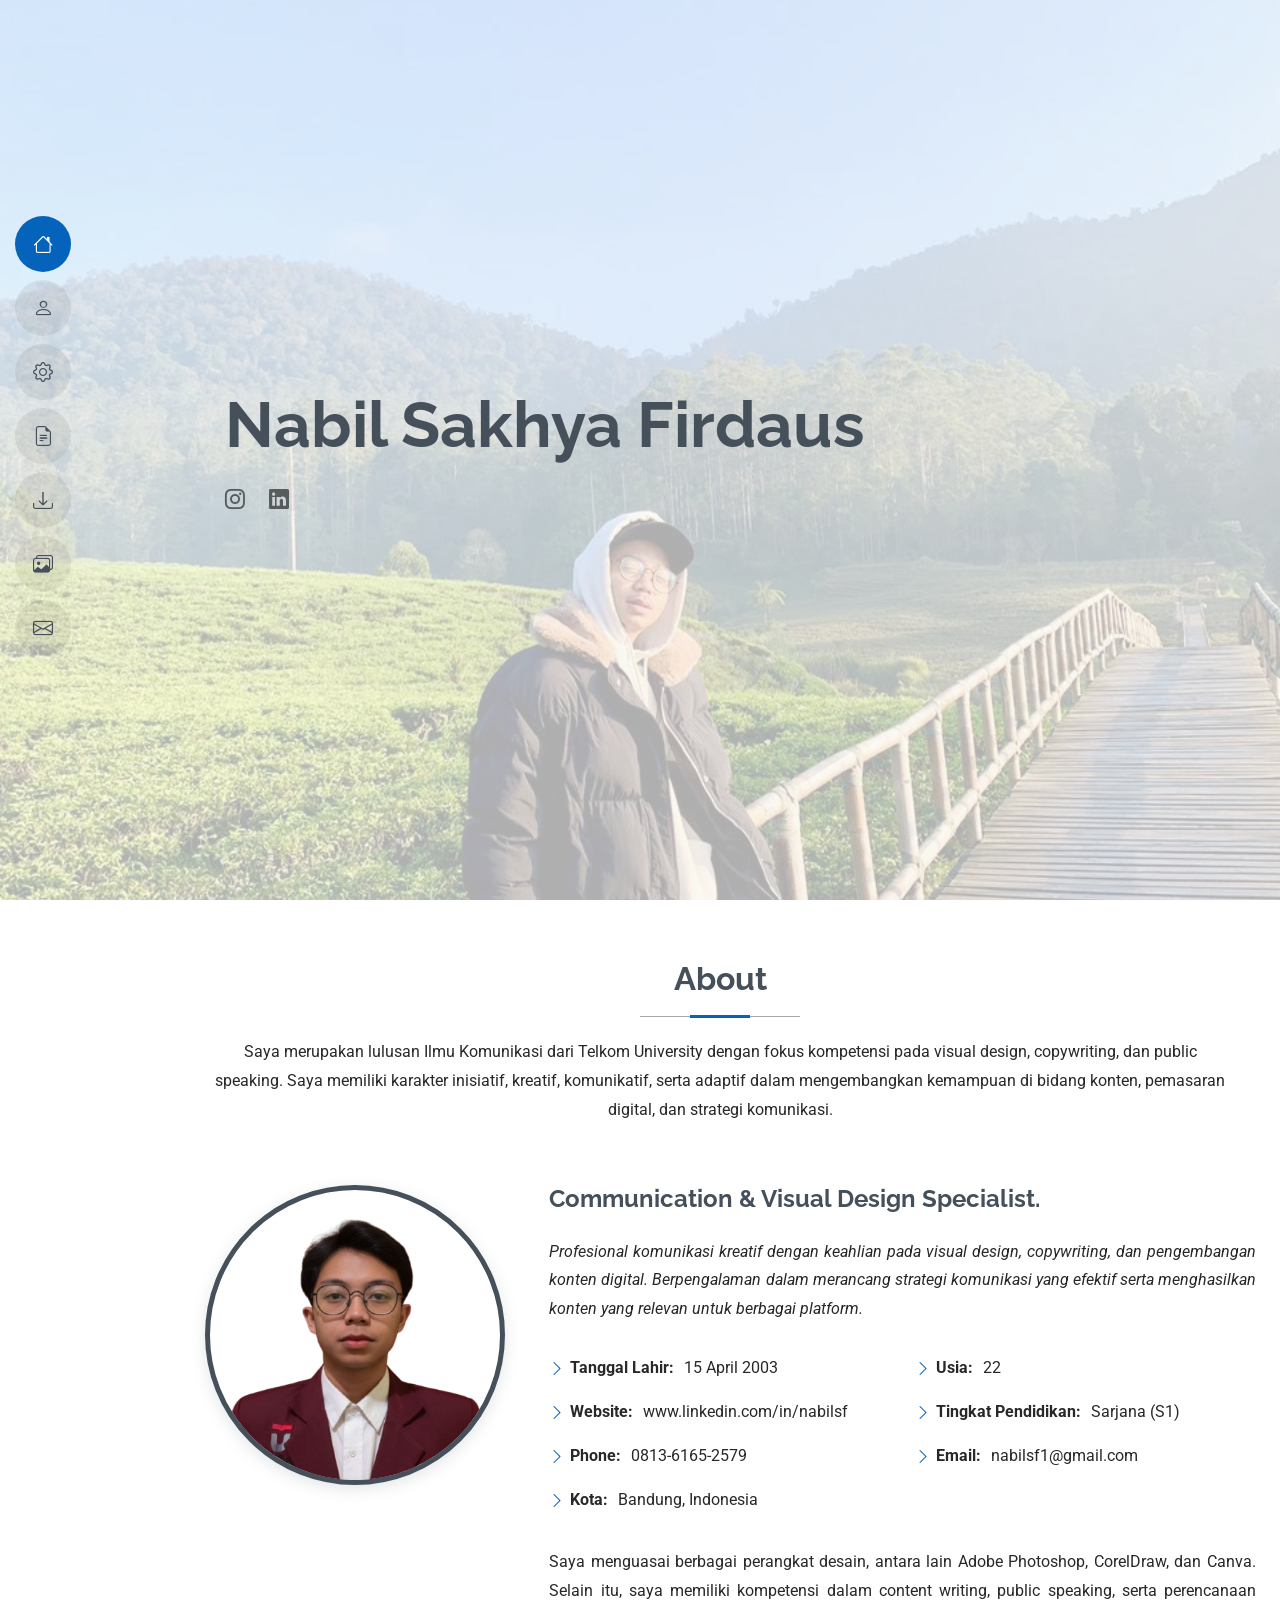
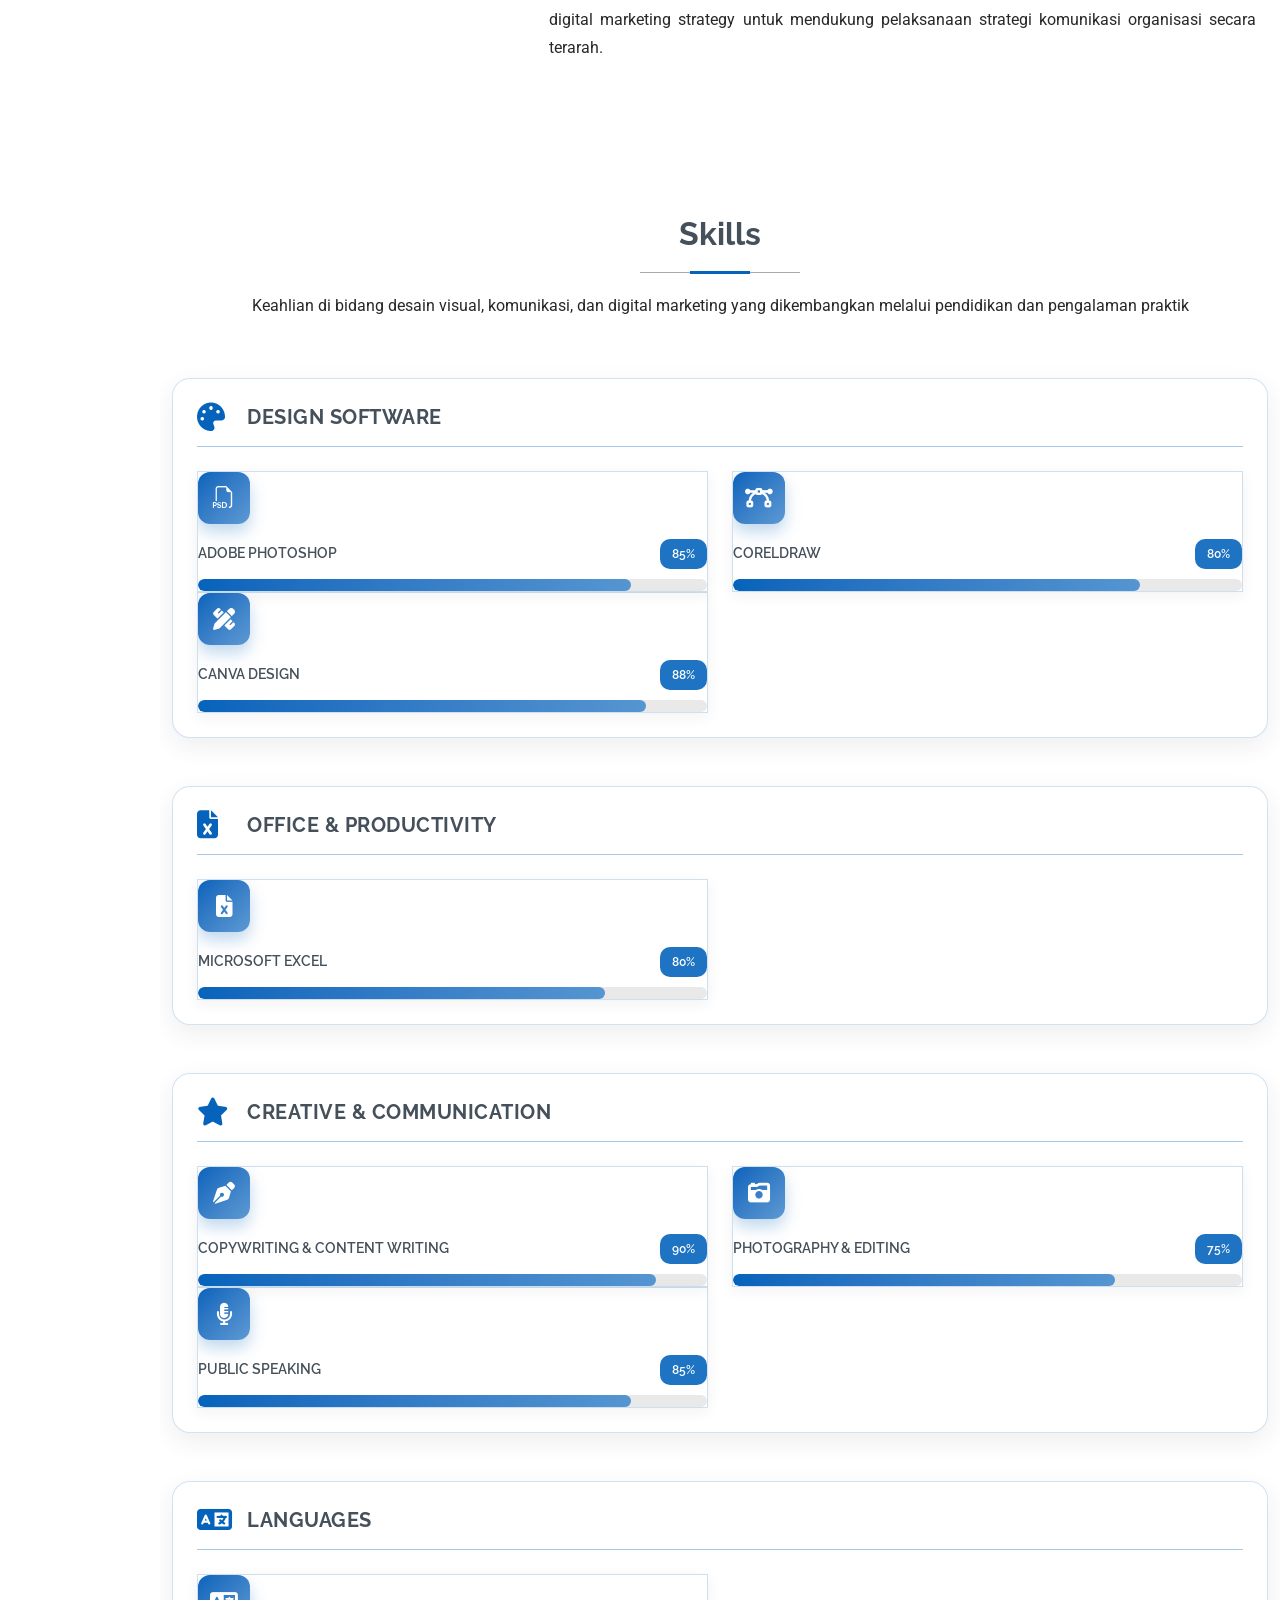
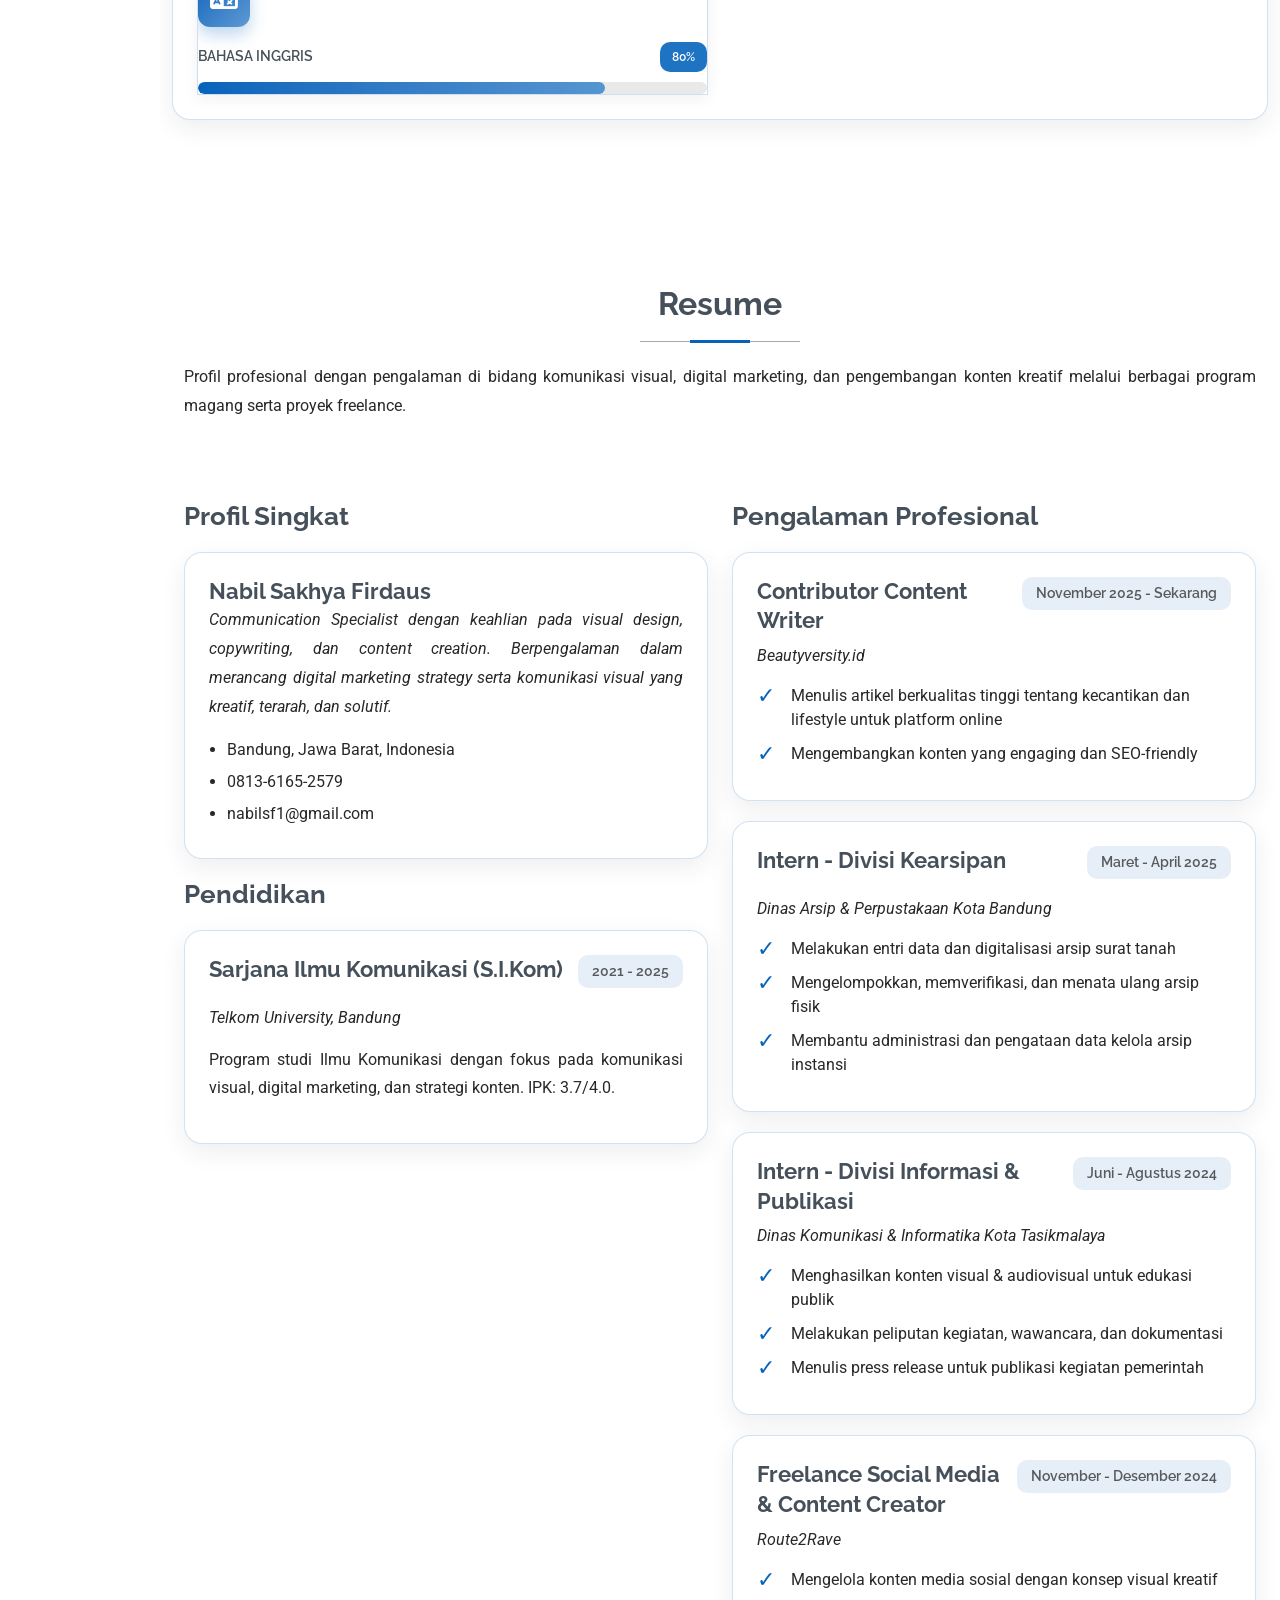
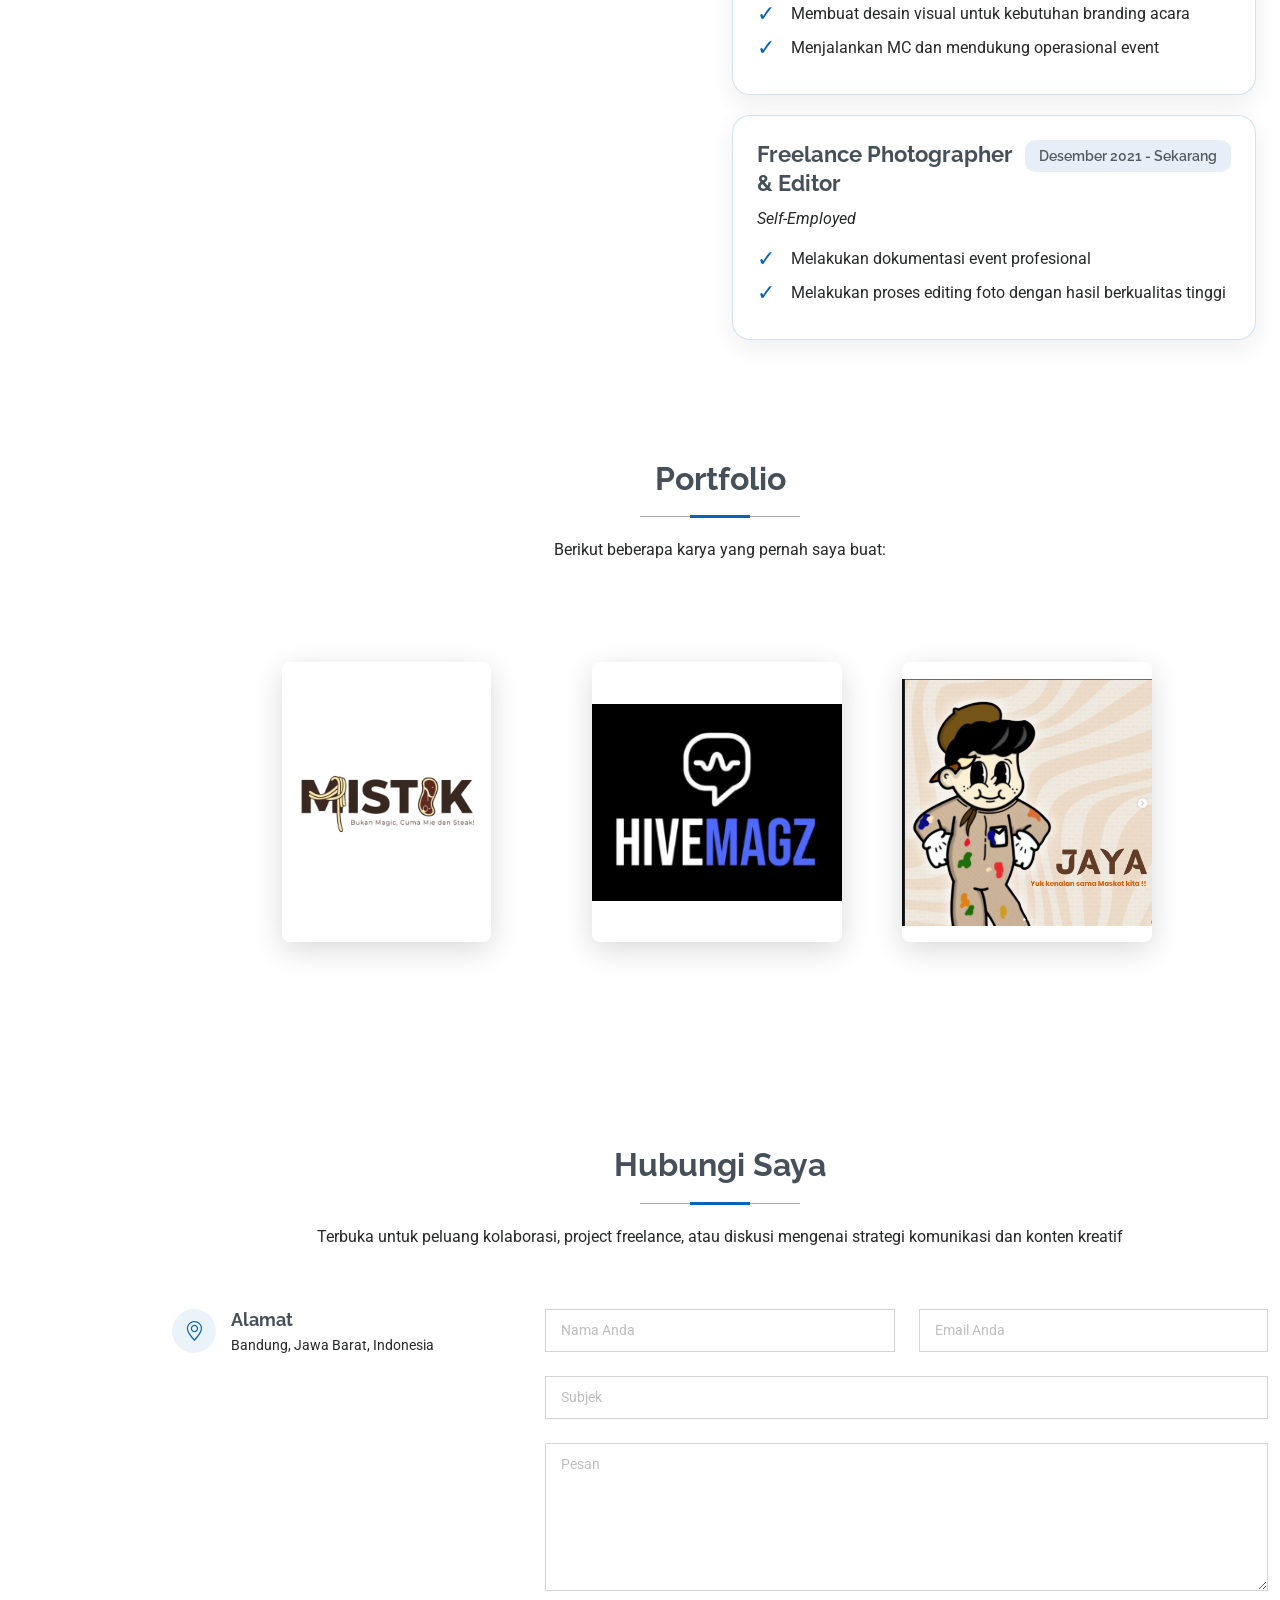
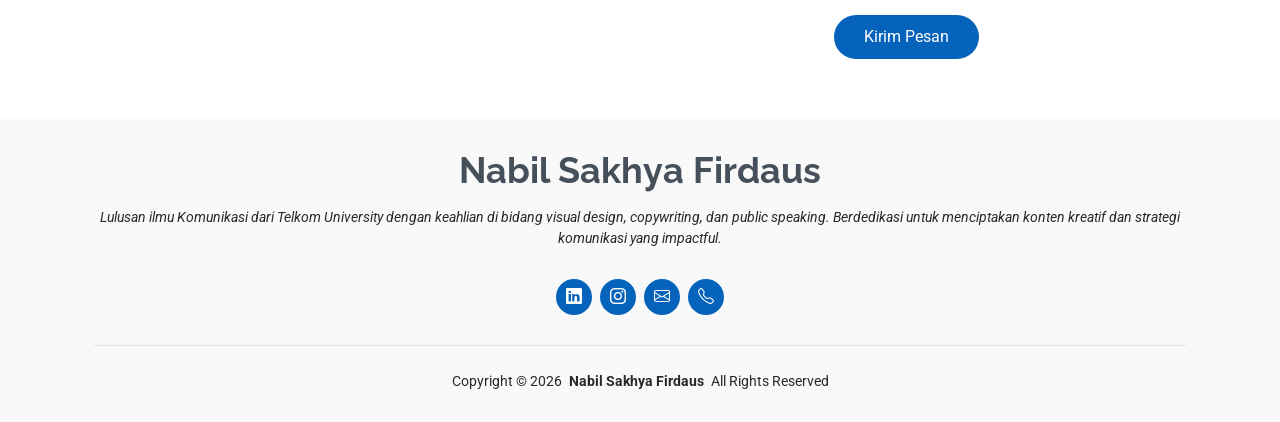
==== commit 8d9181dc: "fiks no telpn" ====
--- a/index.html
+++ b/index.html
@@ -104,7 +104,7 @@
                 <ul>
                   <li><i class="bi bi-chevron-right"></i> <strong>Tanggal Lahir:</strong> <span>15 April 2003</span></li>
                   <li><i class="bi bi-chevron-right"></i> <strong>Website:</strong> <span>www.linkedin.com/in/nabilsf</span></li>
-                  <li><i class="bi bi-chevron-right"></i> <strong>Phone:</strong> <span>+62 813-1652579</span></li>
+                  <li><i class="bi bi-chevron-right"></i> <strong>Phone:</strong> <span>0813-6165-2579</span></li>
                   <li><i class="bi bi-chevron-right"></i> <strong>Kota:</strong> <span>Bandung, Indonesia</span></li>
                 </ul>
               </div>
@@ -294,7 +294,7 @@
               <p class="text-formal"><em>Communication Specialist dengan keahlian pada visual design, copywriting, dan content creation. Berpengalaman dalam merancang digital marketing strategy serta komunikasi visual yang kreatif, terarah, dan solutif.</em></p>
               <ul>
                 <li>Bandung, Jawa Barat, Indonesia</li>
-                <li>+62 813-1652579</li>
+                <li>0813-6165-2579</li>
                 <li>nabilsf1@gmail.com</li>
               </ul>
             </div><!-- Edn Resume Item -->
@@ -601,7 +601,7 @@
               <i class="bi bi-telephone flex-shrink-0"></i>
               <div>
                 <h3>Telepon</h3>
-                <p>+62 813-1652579</p>
+                <p> +62 813-6165-2579</p>
               </div>
             </div><!-- End Info Item -->
 
@@ -663,7 +663,7 @@
         <a href="https://www.linkedin.com/in/nabilsf-0b4213391" target="_blank" title="LinkedIn"><i class="bi bi-linkedin"></i></a>
         <a href="https://www.instagram.com/Nabilsfff" target="_blank" title="Instagram"><i class="bi bi-instagram"></i></a>
         <a href="mailto:nabilsf1@gmail.com" title="Email"><i class="bi bi-envelope"></i></a>
-        <a href="tel:+6281316525279" title="Phone"><i class="bi bi-telephone"></i></a>
+        <a href="tel:+6281361652579" title="Phone"><i class="bi bi-telephone"></i></a>
       </div>
       <div class="container">
         <div class="copyright">
